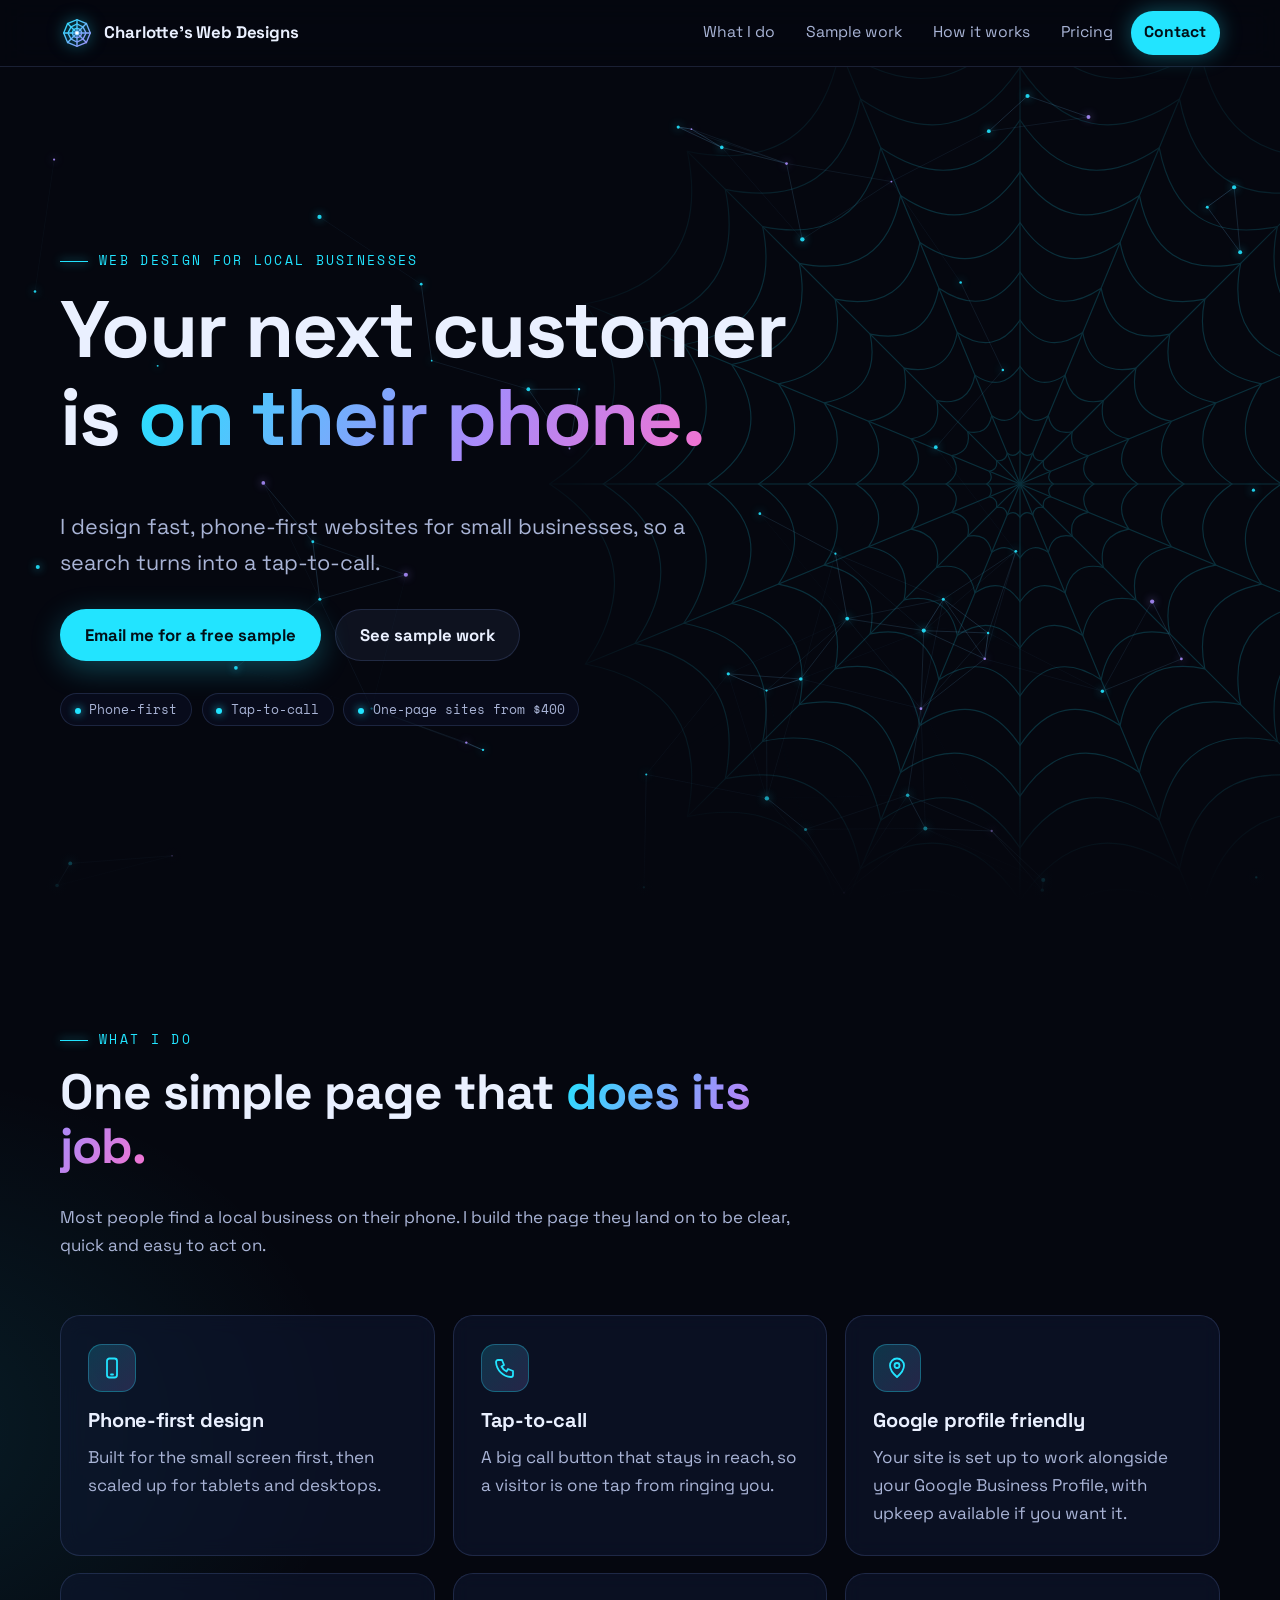
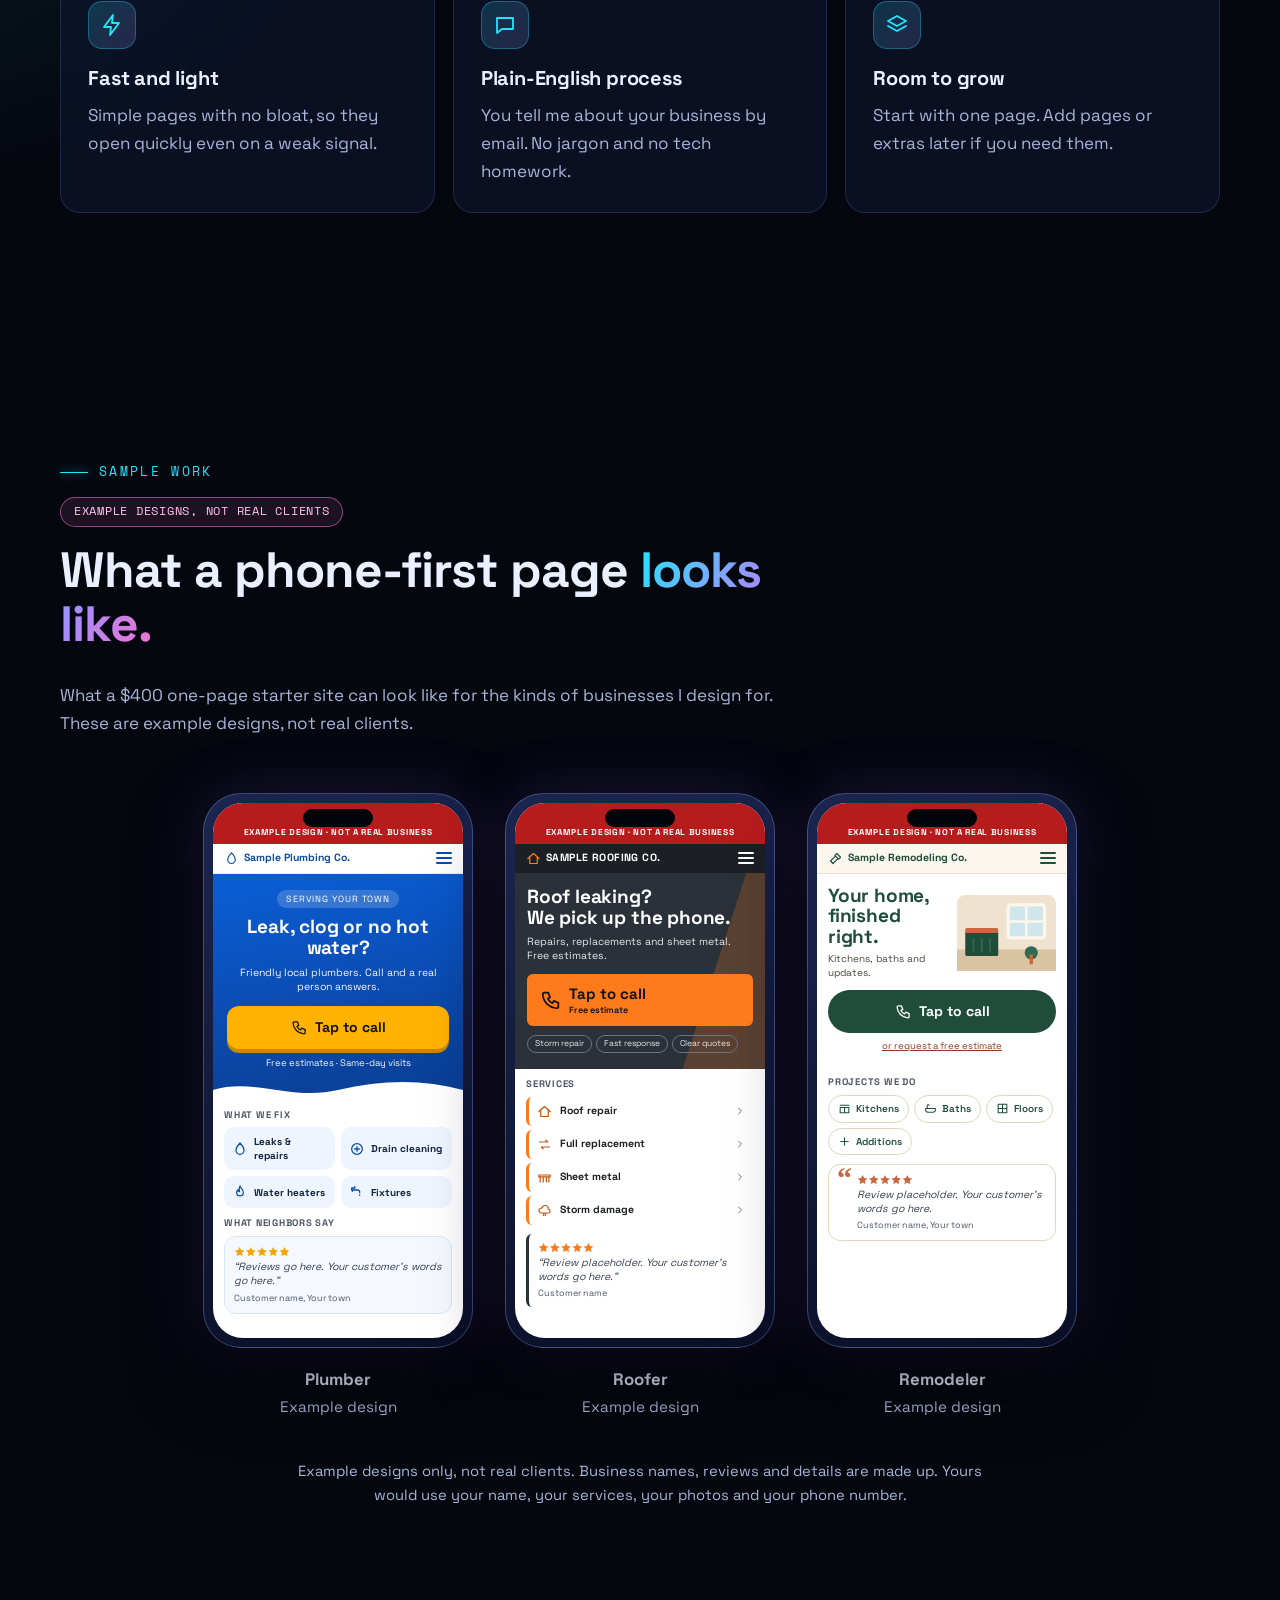
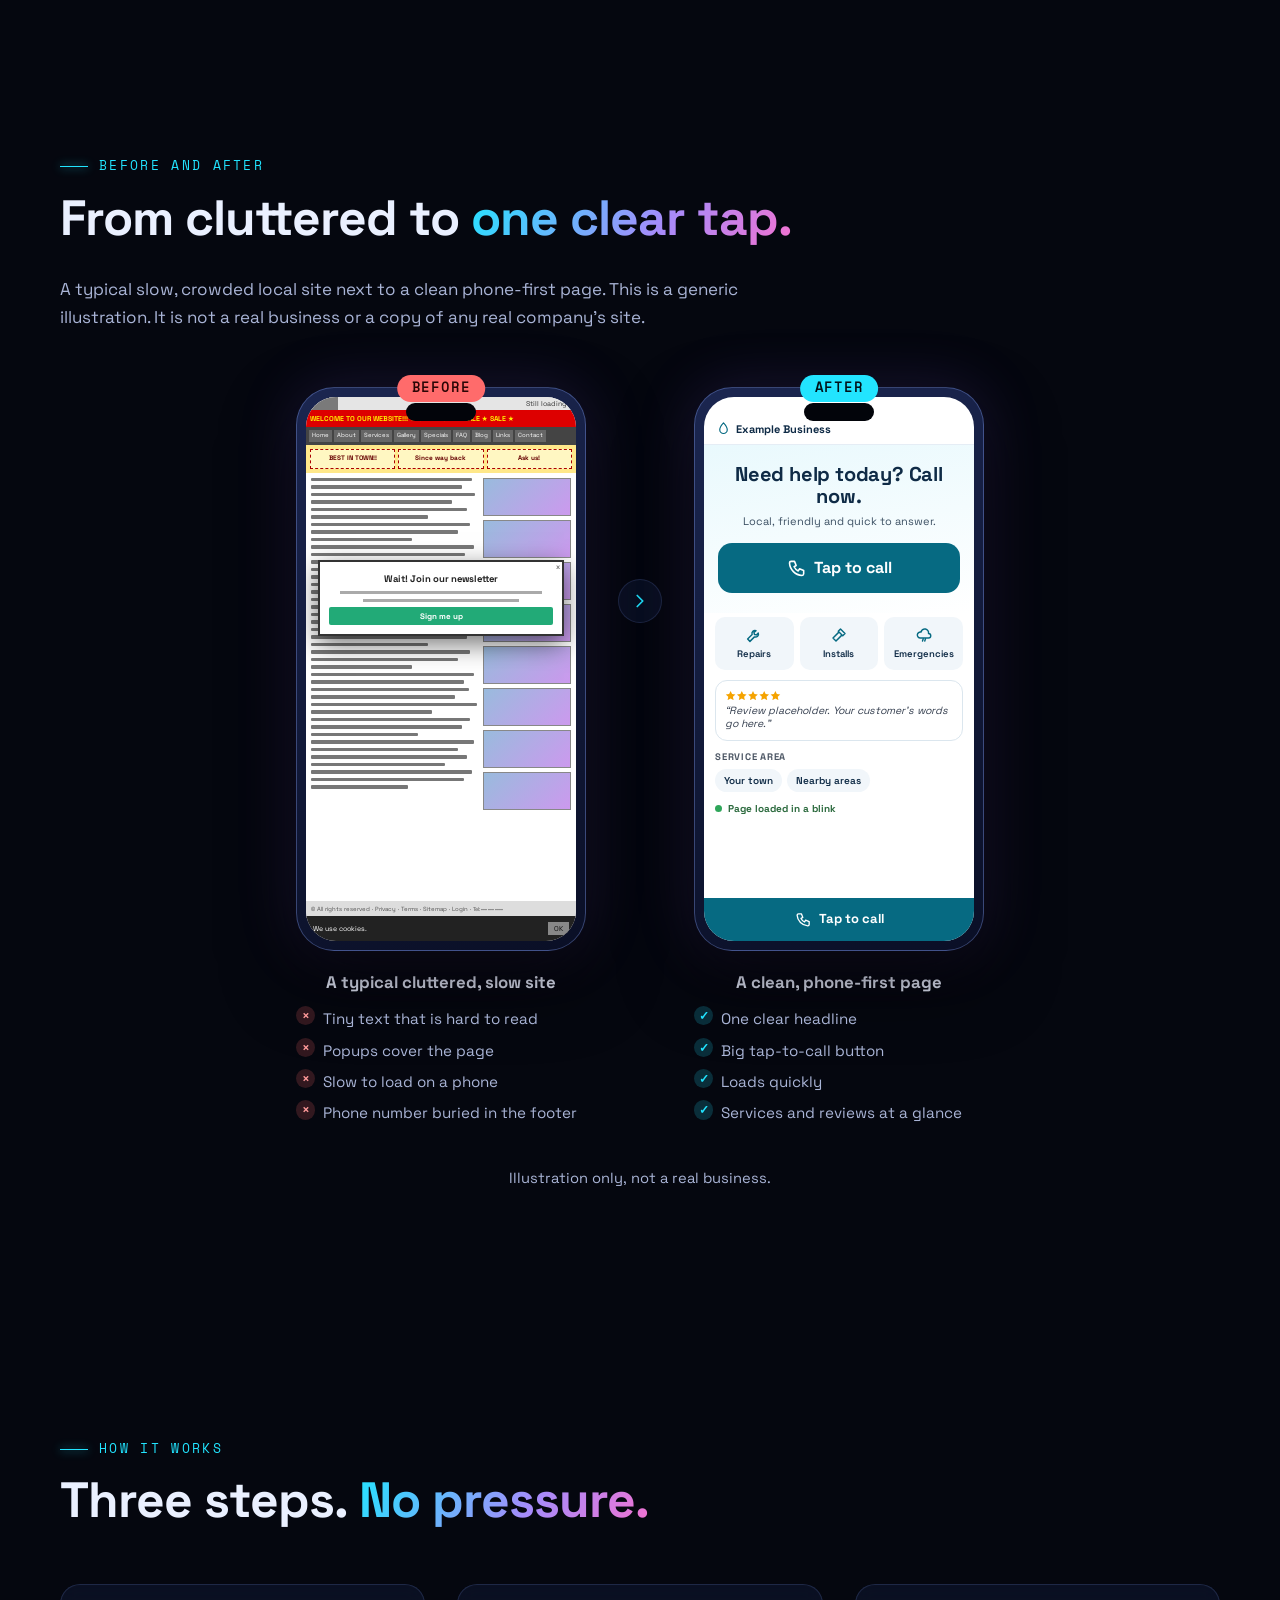
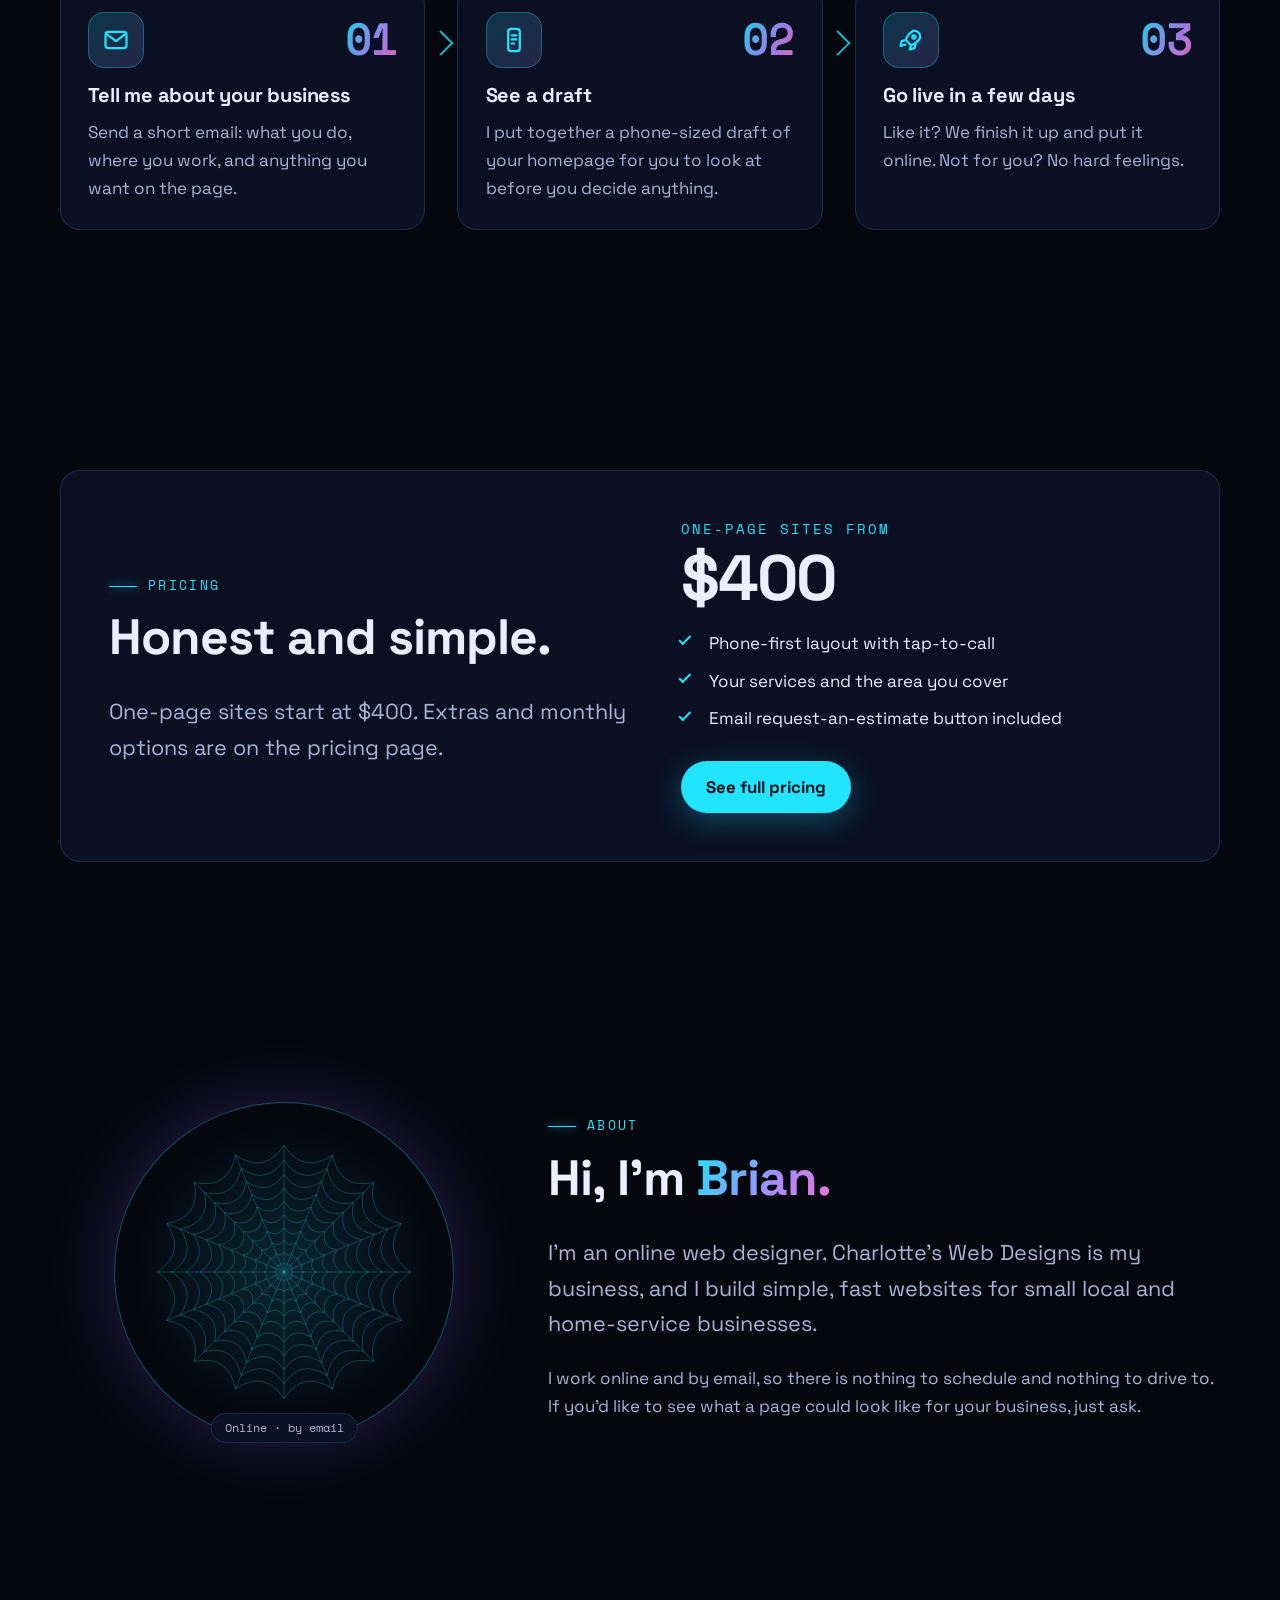
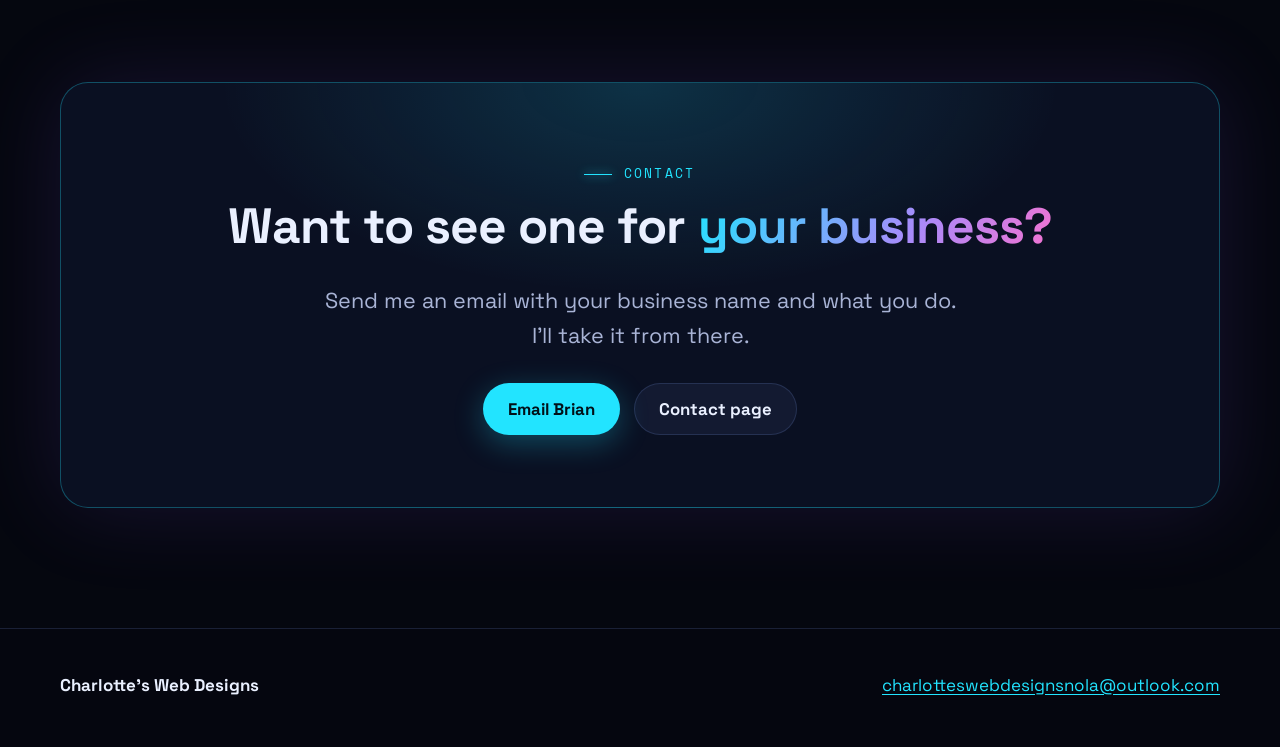
==== index.html @ 59247b4b "Initial site" ====
<!doctype html>
<html lang="en">
<head>
<meta charset="utf-8">
<meta name="viewport" content="width=device-width,initial-scale=1">
<title>Charlotte's Web Designs | Phone-first websites for local businesses</title>
<meta name="description" content="Charlotte's Web Designs builds fast, phone-first one-page websites with tap-to-call for small local and home-service businesses. One-page sites from $400.">
<meta name="theme-color" content="#05070f">
<meta name="color-scheme" content="dark">
<link rel="icon" href="[data-uri]" type="image/svg+xml">
<link rel="apple-touch-icon" href="icon-180.png">
<meta property="og:type" content="website">
<meta property="og:site_name" content="Charlotte&#39;s Web Designs">
<meta property="og:title" content="Charlotte's Web Designs | Phone-first websites for local businesses">
<meta property="og:description" content="Charlotte's Web Designs builds fast, phone-first one-page websites with tap-to-call for small local and home-service businesses. One-page sites from $400.">
<meta property="og:image" content="og.png">
<meta property="og:image:width" content="1200"><meta property="og:image:height" content="630">
<meta name="twitter:card" content="summary_large_image">
<style>@font-face{font-family:"Space Grotesk";src:url([data-uri]) format("woff2");font-weight:300 700;font-display:swap}
@font-face{font-family:"Space Mono";src:url([data-uri]) format("woff2");font-weight:400;font-display:swap}
:root{
  --bg:#05070f;--bg2:#0a1024;--ink:#eaf0ff;--muted:#a9b4d6;--line:rgba(140,170,255,.16);
  --cyan:#22e4ff;--violet:#a78bfa;--pink:#f472d0;--glass:rgba(16,24,52,.55);
  --grad:linear-gradient(120deg,var(--cyan),var(--violet) 60%,var(--pink));
  --font:"Space Grotesk",system-ui,-apple-system,"Segoe UI",Roboto,Helvetica,Arial,sans-serif;
  --mono:"Space Mono",ui-monospace,SFMono-Regular,Menlo,Consolas,monospace;
  --r:20px;--wrap:1160px;
}
*,*::before,*::after{box-sizing:border-box}
html{scroll-behavior:smooth;-webkit-text-size-adjust:100%;scroll-padding-top:78px}
body{margin:0;background:var(--bg);color:var(--ink);font:400 1.0625rem/1.65 var(--font);overflow-x:hidden;
  background-image:radial-gradient(900px 600px at 85% -10%,rgba(139,92,246,.18),transparent 60%),radial-gradient(800px 600px at -10% 20%,rgba(34,228,255,.10),transparent 60%)}
img,svg,canvas{max-width:100%;display:block}
a{color:var(--cyan);text-underline-offset:3px}
a:hover{color:#fff}
:focus-visible{outline:3px solid var(--cyan);outline-offset:3px;border-radius:6px}
.wrap{width:min(100% - 2.5rem,var(--wrap));margin-inline:auto}
.skip{position:absolute;left:-999px;top:8px;background:var(--cyan);color:#021018;padding:.6rem 1rem;border-radius:8px;z-index:100;font-weight:700}
.skip:focus{left:8px}
h1,h2,h3{font-weight:700;line-height:1.1;letter-spacing:-.02em;margin:0 0 .6em}
h1{font-size:clamp(2.35rem,8.4vw,5rem)}
h2{font-size:clamp(1.9rem,5.4vw,3.1rem)}
h3{font-size:1.25rem;letter-spacing:-.01em}
p{margin:0 0 1em}
.grad{background:var(--grad);-webkit-background-clip:text;background-clip:text;color:transparent}
.eyebrow{font:400 .8rem/1 var(--mono);letter-spacing:.18em;text-transform:uppercase;color:var(--cyan);display:inline-flex;align-items:center;gap:.7rem;margin-bottom:1.1rem}
.eyebrow::before{content:"";width:28px;height:1px;background:var(--cyan);box-shadow:0 0 10px var(--cyan)}
.lead{font-size:clamp(1.1rem,3.2vw,1.35rem);color:var(--muted);max-width:40rem}
section{padding:clamp(4rem,10vw,7.5rem) 0;position:relative}

/* header */
.site-header{position:sticky;top:0;z-index:50;backdrop-filter:blur(14px) saturate(1.4);-webkit-backdrop-filter:blur(14px) saturate(1.4);background:rgba(5,7,15,.72);border-bottom:1px solid var(--line)}
.bar{display:flex;align-items:center;justify-content:space-between;gap:1rem;min-height:66px;flex-wrap:wrap}
.brand{display:flex;align-items:center;gap:.65rem;color:var(--ink);text-decoration:none;font-weight:700;letter-spacing:-.01em;font-size:1.05rem}
.brand svg{width:34px;height:34px;filter:drop-shadow(0 0 8px rgba(34,228,255,.55))}
.brand:hover{color:#fff}
nav ul{list-style:none;margin:0;padding:0;display:flex;gap:.25rem;align-items:center;flex-wrap:wrap}
nav a{display:block;color:var(--muted);text-decoration:none;padding:.55rem .85rem;border-radius:999px;font-size:.98rem;transition:color .2s,background .2s}
nav a:hover,nav a[aria-current="page"]{color:#fff;background:rgba(140,170,255,.12)}
nav a.cta{color:#021018;background:var(--cyan);font-weight:700;box-shadow:0 0 22px rgba(34,228,255,.35)}
nav a.cta:hover{background:#fff}
.menu-btn{display:none;background:rgba(140,170,255,.1);color:var(--ink);border:1px solid var(--line);border-radius:12px;width:46px;height:46px;cursor:pointer;align-items:center;justify-content:center}
.menu-btn span,.menu-btn span::before,.menu-btn span::after{display:block;width:20px;height:2px;background:currentColor;border-radius:2px;position:relative;transition:transform .25s,opacity .25s}
.menu-btn span::before,.menu-btn span::after{content:"";position:absolute;left:0}
.menu-btn span::before{top:-6px}.menu-btn span::after{top:6px}
.menu-btn[aria-expanded="true"] span{background:transparent}
.menu-btn[aria-expanded="true"] span::before{transform:translateY(6px) rotate(45deg)}
.menu-btn[aria-expanded="true"] span::after{transform:translateY(-6px) rotate(-45deg)}
@media(max-width:820px){
  .js .menu-btn{display:inline-flex}
  .js nav{width:100%;display:none;padding-bottom:.8rem}
  .js nav.open{display:block}
  .js nav ul{flex-direction:column;align-items:stretch}
  .js nav a{padding:.9rem 1rem;font-size:1.1rem}
  .bar{padding:.4rem 0}
  .no-js-nav nav{width:100%}
}

/* buttons */
.btn{display:inline-flex;align-items:center;justify-content:center;gap:.6rem;min-height:52px;padding:.85rem 1.5rem;border-radius:999px;font:700 1.05rem var(--font);text-decoration:none;border:1px solid transparent;cursor:pointer;transition:transform .2s,box-shadow .25s,background .2s,color .2s}
.btn-primary{background:var(--cyan);color:#021018;box-shadow:0 0 0 0 rgba(34,228,255,.5),0 8px 30px rgba(34,228,255,.28)}
.btn-primary:hover{transform:translateY(-2px);box-shadow:0 0 0 6px rgba(34,228,255,.14),0 12px 40px rgba(34,228,255,.45);color:#021018;background:#7df0ff}
.btn-ghost{background:rgba(140,170,255,.07);color:var(--ink);border-color:var(--line)}
.btn-ghost:hover{border-color:var(--cyan);color:#fff;transform:translateY(-2px)}
.btn-row{display:flex;flex-wrap:wrap;gap:.9rem;margin-top:1.8rem}

/* hero */
.hero{min-height:calc(100svh - 66px);display:flex;align-items:center;padding:clamp(3rem,8vw,5rem) 0;overflow:hidden;isolation:isolate}
.hero canvas{position:absolute;inset:0;width:100%;height:100%;z-index:-1}
.hero-web{position:absolute;right:-18%;top:50%;width:min(130vw,980px);aspect-ratio:1;transform:translateY(-50%);opacity:.2;z-index:-2;pointer-events:none;animation:spin 140s linear infinite;
  -webkit-mask-image:radial-gradient(circle,#000 45%,transparent 72%);mask-image:radial-gradient(circle,#000 45%,transparent 72%)}
@keyframes spin{to{transform:translateY(-50%) rotate(360deg)}}
.hero::after{content:"";position:absolute;inset:auto 0 0 0;height:140px;background:linear-gradient(transparent,var(--bg));z-index:-1;pointer-events:none}
.hero h1{max-width:14ch}
.hero .lead{margin-top:1.2rem}
.chips{display:flex;flex-wrap:wrap;gap:.6rem;margin:2rem 0 0;padding:0;list-style:none}
.chips li{font:400 .82rem/1 var(--mono);padding:.55rem .85rem;border:1px solid var(--line);border-radius:999px;color:var(--muted);background:rgba(10,16,36,.6)}
.chips li::before{content:"";display:inline-block;width:6px;height:6px;border-radius:50%;background:var(--cyan);box-shadow:0 0 8px var(--cyan);margin-right:.55rem;vertical-align:middle}

/* glass cards */
.grid{display:grid;gap:1.1rem}
.cards{grid-template-columns:repeat(auto-fit,minmax(min(100%,17rem),1fr))}
.cards3{grid-template-columns:repeat(auto-fit,minmax(min(100%,19rem),1fr))}
.card{position:relative;background:var(--glass);border:1px solid var(--line);border-radius:var(--r);padding:1.7rem;backdrop-filter:blur(10px);-webkit-backdrop-filter:blur(10px);overflow:hidden;transition:border-color .3s,transform .3s;
  --mx:50%;--my:0%}
.card::before{content:"";position:absolute;inset:0;background:radial-gradient(380px circle at var(--mx) var(--my),rgba(34,228,255,.16),transparent 45%);opacity:0;transition:opacity .3s;pointer-events:none}
.card:hover{border-color:rgba(34,228,255,.5)}
.card:hover::before{opacity:1}
.card p{color:var(--muted);margin:0}
.icon{width:48px;height:48px;border-radius:14px;display:grid;place-items:center;margin-bottom:1.1rem;background:linear-gradient(135deg,rgba(34,228,255,.18),rgba(167,139,250,.18));border:1px solid rgba(34,228,255,.3);color:var(--cyan)}
.icon svg{width:24px;height:24px}
.sec-head{max-width:46rem;margin-bottom:clamp(2rem,5vw,3.5rem)}
.sec-head p{color:var(--muted)}

/* phones */
.phones{display:flex;gap:2rem;justify-content:center;flex-wrap:wrap}
.phone-fig{margin:0;width:min(100%,270px)}
.phone{position:relative;width:100%;aspect-ratio:9/18.5;border-radius:38px;padding:9px;background:linear-gradient(160deg,#1b2650,#0a0f26);border:1px solid rgba(140,170,255,.35);box-shadow:0 30px 70px rgba(0,0,0,.6),0 0 60px rgba(139,92,246,.18);transition:transform .4s}
.phone:hover{transform:translateY(-8px) rotate(-1deg)}
.phone::before{content:"";position:absolute;top:15px;left:50%;width:70px;height:18px;border-radius:12px;background:#02040a;transform:translateX(-50%);z-index:3}
.screen{height:100%;border-radius:30px;overflow:hidden;position:relative;background:#fff;color:#1b1f24;font-size:11.5px;line-height:1.4;display:flex;flex-direction:column}
.screen *{margin:0}
.s-rib{background:#c62828;color:#fff;font:700 8.5px/1 var(--font);letter-spacing:.08em;text-align:center;padding:25px 6px 7px}
.s-hero{padding:16px 14px 18px;color:#fff;background:var(--c1)}
.s-hero b{display:block;font-size:19px;line-height:1.1;margin-bottom:5px;letter-spacing:-.01em}
.s-hero small{display:block;font-size:10.5px;opacity:.92;margin-bottom:11px}
.s-btn{display:inline-block;background:#ffb300;color:#111;font-weight:700;font-size:11.5px;padding:8px 13px;border-radius:8px}
.s-body{padding:12px 14px;display:grid;gap:7px;flex:1;align-content:start;background:#fff}
.s-body h4{font-size:11px;letter-spacing:.06em;text-transform:uppercase;color:#555;margin:2px 0 0}
.s-grid{display:grid;grid-template-columns:1fr 1fr;gap:6px}
.s-grid span{border:1px solid #dcdcdc;border-radius:8px;padding:7px 8px;font-size:10.5px;font-weight:600}
.s-line{height:7px;border-radius:4px;background:#e6e6e6}
.s-ck{display:flex;gap:7px;align-items:center}.s-ck i{flex:none;width:12px;height:12px;border-radius:50%;background:var(--c1)}.s-ck .s-line{flex:1}
.s-call{margin-top:auto;background:#ffb300;color:#111;text-align:center;font-weight:700;padding:11px;font-size:12px}
.phone-fig figcaption{text-align:center;margin-top:1.1rem;font-size:.95rem;color:var(--muted)}
.phone-fig figcaption b{display:block;color:var(--ink);font-size:1.05rem}
.note{font-size:.92rem;color:var(--muted);text-align:center;max-width:44rem;margin:2.5rem auto 0}

/* steps */
.steps{counter-reset:s;grid-template-columns:repeat(auto-fit,minmax(min(100%,17rem),1fr));position:relative}
.step{counter-increment:s}
.step .num{font:700 3.2rem/1 var(--mono);background:var(--grad);-webkit-background-clip:text;background-clip:text;color:transparent;margin-bottom:.6rem;display:block}
.step .num::before{content:"0" counter(s)}

/* pricing teaser + pricing page */
.price-big{font-size:clamp(2.6rem,9vw,4rem);font-weight:700;letter-spacing:-.03em;line-height:1}
.price-big small{font-size:1rem;font-weight:400;color:var(--muted);letter-spacing:0;margin-left:.3rem}
.price-from{font:400 .85rem var(--mono);color:var(--cyan);text-transform:uppercase;letter-spacing:.15em;display:block;margin-bottom:.4rem}
.ticks{list-style:none;padding:0;margin:1.2rem 0 0;display:grid;gap:.6rem}
.ticks li{position:relative;padding-left:1.8rem;color:var(--ink)}
.ticks li::before{content:"";position:absolute;left:0;top:.55em;width:12px;height:6px;border-left:2px solid var(--cyan);border-bottom:2px solid var(--cyan);transform:rotate(-45deg) translateY(-50%)}
.teaser{display:grid;gap:2rem;align-items:center;grid-template-columns:1fr}
@media(min-width:860px){.teaser{grid-template-columns:1.1fr 1fr}}
.page-hero{padding:clamp(3.5rem,9vw,6rem) 0 clamp(1rem,3vw,2rem);position:relative;overflow:hidden}
.page-hero .hero-web{right:-25%;opacity:.14}
.table-wrap{border:1px solid var(--line);border-radius:var(--r);overflow:hidden;background:var(--glass)}
.rows{list-style:none;margin:0;padding:0}
.rows li{display:grid;grid-template-columns:1fr auto;gap:.3rem 1.2rem;padding:1.2rem 1.5rem;border-top:1px solid var(--line);align-items:baseline}
.rows li:first-child{border-top:0}
.rows b{font-size:1.1rem}
.rows .d{grid-column:1;color:var(--muted);font-size:.98rem}
.rows .p{grid-column:2;grid-row:1;font:700 1.25rem var(--font);color:var(--cyan);white-space:nowrap;text-align:right}
.tag{font:400 .7rem var(--mono);letter-spacing:.1em;text-transform:uppercase;background:#f59e0b;color:#1a1200;padding:.2rem .5rem;border-radius:6px;margin-left:.5rem;vertical-align:middle}
.faq details{border:1px solid var(--line);border-radius:14px;background:var(--glass);padding:0 1.3rem;margin-bottom:.8rem}
.faq summary{cursor:pointer;padding:1.1rem 0;font-weight:700;list-style:none;display:flex;justify-content:space-between;gap:1rem}
.faq summary::-webkit-details-marker{display:none}
.faq summary::after{content:"+";color:var(--cyan);font:700 1.4rem/1 var(--mono);transition:transform .25s}
.faq details[open] summary::after{transform:rotate(45deg)}
.faq details p{color:var(--muted)}

/* about + contact */
.about{display:grid;gap:2.5rem;grid-template-columns:1fr;align-items:center}
@media(min-width:860px){.about{grid-template-columns:.8fr 1.2fr}}
.avatar{aspect-ratio:1;max-width:340px;border-radius:50%;border:1px solid rgba(34,228,255,.35);display:grid;place-items:center;position:relative;margin-inline:auto;width:100%;background:radial-gradient(circle,rgba(34,228,255,.14),transparent 65%);box-shadow:0 0 80px rgba(139,92,246,.25)}
.avatar img{width:78%;opacity:.9}
.avatar span{position:absolute;bottom:-2px;left:50%;transform:translateX(-50%);font:400 .75rem var(--mono);background:var(--bg2);border:1px solid var(--line);padding:.35rem .8rem;border-radius:999px;color:var(--muted);white-space:nowrap}
.cta-band{text-align:center;border:1px solid rgba(34,228,255,.3);border-radius:28px;padding:clamp(2.2rem,7vw,4.5rem) 1.4rem;background:radial-gradient(600px 300px at 50% 0%,rgba(34,228,255,.16),transparent 70%),var(--glass);box-shadow:0 0 90px rgba(139,92,246,.14)}
.cta-band .lead{margin-inline:auto}
.cta-band .btn-row{justify-content:center}.cta-band.left .btn-row{justify-content:flex-start}
.email-big{display:block;font:700 clamp(1.05rem,4.6vw,2.2rem)/1.2 var(--font);word-break:break-all;margin:1.4rem 0 0}
.how-list{counter-reset:h;list-style:none;padding:0;margin:0;display:grid;gap:1rem}
.how-list li{counter-increment:h;position:relative;padding-left:3.2rem;color:var(--muted)}
.how-list li::before{content:counter(h);position:absolute;left:0;top:0;width:2.2rem;height:2.2rem;border-radius:50%;display:grid;place-items:center;border:1px solid var(--cyan);color:var(--cyan);font:700 .95rem var(--mono)}
.how-list b{color:var(--ink)}
.copied{min-height:1.2em;margin-bottom:0;color:var(--cyan);font-size:.95rem;margin-top:.8rem}

/* footer */
.site-footer{border-top:1px solid var(--line);padding:2.6rem 0 3rem;background:rgba(5,7,15,.8)}
.foot{display:flex;flex-wrap:wrap;gap:1.2rem 2rem;justify-content:space-between;align-items:center}
.foot p{margin:0;color:var(--muted)}
.foot b{color:var(--ink)}

/* reveal */
.js.rv .reveal{opacity:0;transform:translateY(26px);transition:opacity .8s cubic-bezier(.2,.7,.2,1),transform .8s cubic-bezier(.2,.7,.2,1);transition-delay:var(--d,0s)}
.js.rv .reveal.in{opacity:1;transform:none}
.live-dot{display:inline-block;width:8px;height:8px;border-radius:50%;background:var(--cyan);box-shadow:0 0 0 0 rgba(34,228,255,.7);animation:pulse 2.4s infinite;margin-right:.5rem}
@keyframes pulse{70%{box-shadow:0 0 0 10px rgba(34,228,255,0)}100%{box-shadow:0 0 0 0 rgba(34,228,255,0)}}
@media(prefers-reduced-motion:reduce){
  html{scroll-behavior:auto}
  *,*::before,*::after{animation:none!important;transition:none!important}
  .js.rv .reveal{opacity:1;transform:none}
}
@media(max-width:520px){
  .rows li{grid-template-columns:1fr;padding:1.1rem}
  .rows .p{grid-column:1;grid-row:auto;text-align:left}
  .btn{width:100%}
}

.rows .scope{color:var(--ink);margin-top:.15rem}.rows .scope::before{content:"Includes: ";color:var(--cyan);font-family:var(--mono);font-size:.8rem;text-transform:uppercase;letter-spacing:.08em}

/* ===== v3 additions ===== */
.badge-ex{display:inline-block;margin:0 0 1rem;padding:.4rem .8rem;border:1px solid rgba(244,114,208,.55);border-radius:999px;font:400 .78rem/1.2 var(--mono);letter-spacing:.06em;text-transform:uppercase;color:#ffc4ec;background:rgba(244,114,208,.1)}
.sec-head .badge-ex{display:block;width:max-content;max-width:100%;color:#ffc4ec}

/* pulse on tap-to-call buttons */
@keyframes ring{0%{box-shadow:0 0 0 0 var(--ring,rgba(255,179,0,.65))}70%{box-shadow:0 0 0 12px rgba(255,179,0,0)}100%{box-shadow:0 0 0 0 rgba(255,179,0,0)}}
.pulse{animation:ring 2.2s ease-out infinite}

/* shared mockup parts */
.screen.mk{font-size:11px;line-height:1.35;background:#fff}
.mk svg{flex:none}
.mk-bar{display:flex;align-items:center;justify-content:space-between;padding:7px 11px;font-weight:700;font-size:10.5px}
.mk-logo{display:flex;align-items:center;gap:5px}.mk-logo svg{width:15px;height:15px}
.mk-burger{width:16px;height:12px;position:relative;display:block}
.mk-burger::before,.mk-burger::after,.mk-burger i{content:"";position:absolute;left:0;right:0;height:2px;border-radius:2px;background:currentColor}
.mk-burger::before{top:0}.mk-burger i{top:5px}.mk-burger::after{bottom:0}
.mk-hero{position:relative}
.mk-call{display:flex;align-items:center;justify-content:center;gap:7px;font-weight:700;border-radius:12px}
.mk-call svg{width:17px;height:17px}
.mk-sec{padding:9px 11px 0}
.mk-sec h4{font-size:9.5px;letter-spacing:.08em;text-transform:uppercase;color:#4b5563;margin:0 0 6px}
.mk svg.mk-stars,.cmp-good svg.mk-stars{width:56px;height:10px;display:block;margin-bottom:4px}
.mk-rev p{font-size:10.5px;color:#374151;font-style:italic}
.mk-rev small{display:block;margin-top:3px;font-size:9px;color:#4b5563}
.s-rib{background:#b71c1c}

/* A: plumber, bright blue, centred, rounded */
.mk-a{color:#10243d;background:#fff}
.mk-a .mk-bar{background:#fff;color:#0b4ea2;border-bottom:1px solid #e3ecf7}
.mk-a .mk-hero{background:linear-gradient(170deg,#0b5ed7,#0a3d91);color:#fff;text-align:center;padding:16px 14px 30px}
.mk-a .mk-hero small{display:inline-block;font-size:9px;letter-spacing:.1em;text-transform:uppercase;background:rgba(255,255,255,.18);border-radius:99px;padding:3px 9px;margin-bottom:8px}
.mk-a .mk-hero b{display:block;font-size:19px;line-height:1.12;letter-spacing:-.01em}
.mk-a .mk-hero p{margin:7px 0 12px;font-size:10.5px;opacity:.95}
.mk-a .mk-call{background:#ffb300;color:#111;padding:12px;font-size:14px;--ring:rgba(255,179,0,.7);box-shadow:0 4px 0 #c78a00}
.mk-a .mk-hero em{display:block;font-style:normal;font-size:9.5px;margin-top:8px;opacity:.95}
.mk-wave{position:absolute;left:0;bottom:-1px;width:100%;height:20px}
.mk-tiles{display:grid;grid-template-columns:1fr 1fr;gap:6px}
.mk-tiles span{display:flex;align-items:center;gap:6px;padding:8px;border-radius:10px;background:#eef5ff;color:#0b4ea2;font-size:10px}
.mk-tiles svg{width:16px;height:16px}.mk-tiles b{color:#10243d;font-size:10px}
.mk-a .mk-rev{background:#f5f9ff;border:1px solid #d9e6f7;border-radius:12px;padding:9px}

/* B: roofer, charcoal + orange, left aligned, angled */
.mk-b{background:#f1f2f4;color:#1c2024}
.mk-b .mk-bar{background:#1c2024;color:#fff;letter-spacing:.04em}
.mk-b .mk-logo svg{color:#ff7a1a}
.mk-b .mk-hero{background:#2b3138;color:#fff;padding:14px 12px 16px;overflow:hidden}
.mk-b .mk-hero::after{content:"";position:absolute;right:-30px;top:-10px;width:90px;height:140%;background:#ff7a1a;opacity:.22;transform:skewX(-18deg)}
.mk-b .mk-hero>*{position:relative;z-index:1}
.mk-b .mk-hero b{display:block;font-size:19px;line-height:1.1;letter-spacing:-.01em}
.mk-b .mk-hero p{margin:6px 0 11px;font-size:10.5px;color:#e5e7eb}
.mk-b .mk-call{justify-content:flex-start;background:#ff7a1a;color:#111;padding:10px 13px;border-radius:6px;font-size:15px;--ring:rgba(255,122,26,.75)}
.mk-b .mk-call small{display:block;font-size:9px;font-weight:600}
.mk-b .mk-call svg{width:22px;height:22px}
.mk-pills{display:flex;flex-wrap:wrap;gap:4px;margin-top:9px}
.mk-pills span{font-size:8.5px;border:1px solid #6b7280;border-radius:99px;padding:2px 7px;color:#e5e7eb}
.mk-b .mk-sec h4{color:#4b5563}
.mk-list{list-style:none;padding:0;display:grid;gap:4px}
.mk-list li{display:flex;align-items:center;gap:8px;background:#fff;border-radius:6px;padding:7px 8px;font-size:10.5px;border-left:3px solid #ff7a1a}
.mk-list li svg{width:15px;height:15px;color:#c2530a}
.mk-list li b{flex:1}.mk-list .mk-chev{width:12px;height:12px;color:#6b7280}
.mk-b .mk-rev{background:#fff;border-radius:6px;padding:8px 9px;border-left:3px solid #2b3138}

/* C: remodeler, cream + forest green + terracotta, split hero */
.mk-c{background:#fbf6ee;color:#2a2a24}
.mk-c .mk-bar{color:#1f4d3a;background:#fbf6ee;border-bottom:1px solid #eadfcd}
.mk-c .mk-hero{padding:12px 11px 14px}
.mk-split{display:grid;grid-template-columns:1.1fr .9fr;gap:8px;align-items:center;margin-bottom:11px}
.mk-c .mk-hero b{display:block;font-size:19px;line-height:1.08;color:#1f4d3a;letter-spacing:-.01em}
.mk-c .mk-hero p{margin-top:5px;font-size:10px;color:#4a4639}
.mk-room{width:100%;height:auto}
.mk-c .mk-call{background:#1f4d3a;color:#fff;padding:12px;border-radius:99px;font-size:14px;--ring:rgba(31,77,58,.6)}
.mk-c .mk-hero em{display:block;text-align:center;font-style:normal;font-size:9.5px;margin-top:7px;color:#8a3d1b;text-decoration:underline}
.mk-chips{display:flex;flex-wrap:wrap;gap:5px}
.mk-chips span{display:inline-flex;align-items:center;gap:5px;padding:6px 9px;border-radius:99px;background:#fff;border:1px solid #e3d6bf;color:#1f4d3a;font-weight:600;font-size:10px}
.mk-chips svg{width:13px;height:13px}
.mk-c .mk-rev{position:relative;background:#fff;border:1px solid #e3d6bf;border-radius:12px;padding:9px 10px 9px 28px}
.mk-q{position:absolute;left:8px;top:-2px;font:700 30px/1 Georgia,serif;color:#c9673e}

/* before / after */
.cmp{display:grid;grid-template-columns:1fr;gap:1.6rem;align-items:start;justify-items:center}
.cmp-col{margin:0;width:min(100%,290px);position:relative}
.cmp-col .phone{width:100%;aspect-ratio:9/17.5}
.cmp-col .phone:hover{transform:none}
.cmp-tag{position:absolute;z-index:5;top:-12px;left:50%;transform:translateX(-50%);font:700 .8rem/1 var(--mono);letter-spacing:.14em;text-transform:uppercase;padding:.45rem .9rem;border-radius:99px}
.cmp-tag.bad{background:#ff6b6b;color:#2a0505}.cmp-tag.good{background:var(--cyan);color:#021018}
.cmp-col figcaption{margin-top:1.1rem;color:var(--muted);font-size:.95rem}
.cmp-col figcaption>b{display:block;text-align:center;color:var(--ink);font-size:1.05rem;margin-bottom:.6rem}
.cmp-list{list-style:none;margin:0;padding:0;display:grid;gap:.4rem}
.cmp-list li{position:relative;padding-left:1.7rem}
.cmp-list li::before{position:absolute;left:0;top:0;width:1.2rem;height:1.2rem;border-radius:50%;display:grid;place-items:center;font:700 .75rem/1.2rem var(--mono);text-align:center}
.cmp-list.bad li::before{content:"\00d7";background:rgba(255,107,107,.18);color:#ff9a9a}
.cmp-list.good li::before{content:"\2713";background:rgba(34,228,255,.18);color:var(--cyan)}
.cmp-arrow{display:none;width:44px;height:44px;border-radius:50%;border:1px solid var(--line);color:var(--cyan);place-items:center;margin-top:12rem;background:var(--glass)}
.cmp-arrow svg{width:22px;height:22px}
@media(min-width:760px){.cmp{grid-template-columns:1fr auto 1fr;justify-items:center;gap:1.5rem;max-width:44rem;margin-inline:auto}.cmp-arrow{display:grid}}
.cmp .screen{background:#fff;color:#222;font-size:7px;line-height:1.3;position:relative}
.cb-load{position:relative;height:13px;background:#e5e5e5;flex:none;overflow:hidden}
.cb-load i{position:absolute;left:0;top:0;bottom:0;width:12%;background:#7a7a7a;animation:crawl 6s steps(14) infinite}
.cb-load span{position:absolute;right:4px;top:2px;font-size:7px;color:#333}
@keyframes crawl{0%{width:6%}85%{width:46%}100%{width:46%}}
.cb-top{background:#d00;color:#ffee00;font:700 7px/1 var(--font);padding:5px 4px;white-space:nowrap;overflow:hidden;flex:none}
.cb-nav{display:flex;flex-wrap:wrap;gap:2px;background:#444;padding:3px;flex:none}
.cb-nav i{font-style:normal;font-size:6px;color:#fff;background:#666;padding:2px 3px}
.cb-banner{display:flex;gap:3px;padding:4px;background:#ffe88a;flex:none}
.cb-banner span{flex:1;text-align:center;font:700 6.5px/1.2 var(--font);color:#600;border:1px dashed #a00;padding:5px 2px;background:#fff7c2}
.cb-cols{display:flex;gap:4px;padding:5px;flex:1;min-height:0;overflow:hidden}
.cb-txt{flex:1;display:grid;gap:4px;align-content:start}
.cb-txt u{display:block;height:3.5px;background:#777;border-radius:1px}
.cb-side{width:34%;display:grid;gap:4px;align-content:start}
.cb-side s{display:block;height:38px;background:linear-gradient(135deg,#9bd,#c9e);border:1px solid #888}
.cb-foot{background:#ddd;padding:5px;font-size:6px;color:#555;flex:none}
.cb-foot em{font-style:normal;color:#555;font-size:5.5px}
.cb-pop{position:absolute;left:12px;right:12px;top:30%;background:#fff;border:2px solid #333;box-shadow:0 8px 24px rgba(0,0,0,.55);padding:12px 9px 9px;display:grid;gap:5px;text-align:center}
.cb-pop b{font-size:9.5px;line-height:1.2}.cb-pop u{display:block;height:3px;background:#aaa;margin-inline:auto;width:90%}
.cb-x{position:absolute;right:2px;top:1px;font:700 7px/1 var(--font);color:#777}
.cb-fake{background:#2a7;color:#fff;font:700 8px/1 var(--font);padding:5px;border-radius:2px}
.cb-cookie{position:absolute;left:0;right:0;bottom:0;background:#222;color:#fff;font-size:7px;padding:6px 7px;display:flex;justify-content:space-between;align-items:center}
.cb-cookie span{background:#888;color:#111;padding:2px 6px}
.cmp-good{background:#fff;display:flex;flex-direction:column}
.cmp-good svg{flex:none}
.cg-bar{padding:10px 12px 8px;display:flex;font:700 11px var(--font);color:#0f2b46;border-bottom:1px solid #e5edf5;padding-top:24px}
.cg-bar span{display:flex;align-items:center;gap:5px}.cg-bar svg{width:15px;height:15px;color:#066a82}
.cg-hero{padding:18px 14px 20px;background:linear-gradient(170deg,#e9f9fd,#fff);text-align:center}
.cg-hero b{display:block;font-size:20px;line-height:1.1;color:#0f2b46;letter-spacing:-.01em}
.cg-hero p{margin:7px 0 14px;font-size:11px;color:#3c5063}
.cmp-good .mk-call{background:#066a82;color:#fff;padding:15px;font-size:16px;--ring:rgba(6,106,130,.6);border-radius:14px}
.cmp-good .mk-call svg{width:20px;height:20px}
.cg-svc{display:grid;grid-template-columns:repeat(3,1fr);gap:6px;padding:4px 11px 10px}
.cg-svc span{display:grid;justify-items:center;gap:4px;padding:9px 3px;border-radius:10px;background:#f1f6fa;font-size:9.5px;font-weight:600;color:#0f2b46}
.cg-svc svg{width:18px;height:18px;color:#066a82}
.cg-rev{margin:0 11px;padding:9px;border:1px solid #dbe6ee;border-radius:12px}
.cg-rev p{font-size:10.5px;color:#374151;font-style:italic}
.cg-area{padding:10px 11px 0}.cg-area h4{font-size:9.5px;letter-spacing:.08em;text-transform:uppercase;color:#4b5563;margin:0 0 6px}.cg-area div{display:flex;gap:5px;flex-wrap:wrap}.cg-area span{padding:5px 9px;border-radius:99px;background:#f1f6fa;color:#0f2b46;font-size:10px;font-weight:600}
.cg-fast{margin:10px 11px 0;display:flex;align-items:center;gap:6px;font-size:10px;color:#2d6b3f;font-weight:700}
.cg-bar2{margin-top:auto;background:#066a82;color:#fff;text-align:center;font-weight:700;font-size:13px;padding:13px;display:flex;justify-content:center;gap:7px;align-items:center}.cg-bar2 svg{width:17px;height:17px}
.cg-fast i{width:7px;height:7px;border-radius:50%;background:#2fa65a}

/* how it works: icon steps */
.step-top{display:flex;align-items:center;justify-content:space-between;margin-bottom:1rem}
.step-top .icon{margin:0;width:56px;height:56px;border-radius:16px}
.step-top .icon svg{width:28px;height:28px}
.step .num{margin:0;font-size:2.6rem;opacity:.9}
.step{overflow:visible}.step::before{border-radius:inherit}
@media(min-width:860px){
  .steps{gap:2rem}
  .step:not(:last-child)::after{content:"";position:absolute;right:-1.55rem;top:3.1rem;width:1.1rem;height:1.1rem;border-top:2px solid var(--cyan);border-right:2px solid var(--cyan);transform:rotate(45deg);opacity:.8}
}

/* sticky call/email bar: phones only */
.sticky-cta{display:none}
@media(max-width:640px){
  .sticky-cta{display:flex;gap:.6rem;position:fixed;left:0;right:0;bottom:0;z-index:60;padding:.65rem .9rem calc(.65rem + env(safe-area-inset-bottom));background:rgba(5,7,15,.9);backdrop-filter:blur(12px);-webkit-backdrop-filter:blur(12px);border-top:1px solid var(--line)}
  .sticky-cta .btn{flex:1;min-height:54px;font-size:1.05rem;--ring:rgba(34,228,255,.6)}
  .sticky-cta .btn svg{width:22px;height:22px}
  .site-footer{padding-bottom:6rem}
}
.sticky-cta .pulse{animation-name:ringc}
@keyframes ringc{0%{box-shadow:0 0 0 0 rgba(34,228,255,.6)}70%{box-shadow:0 0 0 12px rgba(34,228,255,0)}100%{box-shadow:0 0 0 0 rgba(34,228,255,0)}}
@media(max-width:640px){.phones{gap:2.4rem}}
.cmp-bad{padding-bottom:22px}
</style>
<script>document.documentElement.className+=" js"</script>
</head>
<body>
<a class="skip" href="#main">Skip to content</a>
<header class="site-header"><div class="wrap bar">
<a class="brand" href="index.html" aria-label="Charlotte&#39;s Web Designs, home"><svg viewBox="0 0 64 64" aria-hidden="true" fill="none" stroke="url(#lg)" stroke-width="2.6" stroke-linecap="round"><defs><linearGradient id="lg" x1="0" y1="0" x2="1" y2="1"><stop offset="0" stop-color="#22e4ff"/><stop offset="1" stop-color="#a78bfa"/></linearGradient></defs><path d="M32 32L57 32M32 32L49.7 49.7M32 32L32 57M32 32L14.3 49.7M32 32L7 32M32 32L14.3 14.3M32 32L32 7M32 32L49.7 14.3"/><path d="M41 32L38.4 38.4 32 41 25.6 38.4 23 32 25.6 25.6 32 23 38.4 25.6Z"/><path d="M49 32L43.3 43.3 32 49 20.7 43.3 15 32 20.7 20.7 32 15 43.3 20.7Z"/><path d="M57 32L49.7 49.7 32 57 14.3 49.7 7 32 14.3 14.3 32 7 49.7 14.3Z"/><circle cx="32" cy="32" r="3.4" fill="#fff" stroke="none"/></svg><span>Charlotte&#39;s Web Designs</span></a>
<button class="menu-btn" aria-expanded="false" aria-controls="nav" aria-label="Menu"><span></span></button>
<nav id="nav" aria-label="Main"><ul>
<li><a href="index.html#what">What I do</a></li>
<li><a href="index.html#work">Sample work</a></li>
<li><a href="index.html#how">How it works</a></li>
<li><a href="pricing.html">Pricing</a></li>
<li><a href="contact.html" class="cta">Contact</a></li>
</ul></nav></div></header>
<main id="main">
<section class="hero" aria-labelledby="h1">
<img class="hero-web" src="[data-uri]" alt="" width="1000" height="1000" decoding="async">
<canvas id="web" aria-hidden="true"></canvas>
<div class="wrap">
<span class="eyebrow">Web design for local businesses</span>
<h1 id="h1">Your next customer is <span class="grad">on their phone.</span></h1>
<p class="lead">I design fast, phone-first websites for small businesses, so a search turns into a tap-to-call.</p>
<div class="btn-row"><a class="btn btn-primary" href="mailto:charlotteswebdesignsnola@outlook.com?subject=Website%20sample%20request">Email me for a free sample</a><a class="btn btn-ghost" href="#work">See sample work</a></div>
<ul class="chips" aria-label="Highlights"><li>Phone-first</li><li>Tap-to-call</li><li>One-page sites from $400</li></ul>
</div></section>

<section id="what" aria-labelledby="what-h"><div class="wrap">
<div class="sec-head reveal"><span class="eyebrow">What I do</span><h2 id="what-h">One simple page that <span class="grad">does its job.</span></h2><p>Most people find a local business on their phone. I build the page they land on to be clear, quick and easy to act on.</p></div>
<div class="grid cards cards3">
<article class="card reveal" style="--d:0s"><div class="icon"><svg viewBox="0 0 24 24" fill="none" stroke="currentColor" stroke-width="1.8" stroke-linecap="round" stroke-linejoin="round"><rect x="7" y="2.5" width="10" height="19" rx="2.5"/><path d="M11 18.5h2"/></svg></div><h3>Phone-first design</h3><p>Built for the small screen first, then scaled up for tablets and desktops.</p></article>
<article class="card reveal" style="--d:0.08s"><div class="icon"><svg viewBox="0 0 24 24" fill="none" stroke="currentColor" stroke-width="1.8" stroke-linecap="round" stroke-linejoin="round"><path d="M5 4h4l2 5-2.5 1.5a11 11 0 0 0 5 5L15 13l5 2v4a2 2 0 0 1-2 2A16 16 0 0 1 3 6a2 2 0 0 1 2-2Z"/></svg></div><h3>Tap-to-call</h3><p>A big call button that stays in reach, so a visitor is one tap from ringing you.</p></article>
<article class="card reveal" style="--d:0.16s"><div class="icon"><svg viewBox="0 0 24 24" fill="none" stroke="currentColor" stroke-width="1.8" stroke-linecap="round" stroke-linejoin="round"><path d="M12 21s7-6 7-11.5A7 7 0 0 0 5 9.5C5 15 12 21 12 21Z"/><circle cx="12" cy="9.5" r="2.5"/></svg></div><h3>Google profile friendly</h3><p>Your site is set up to work alongside your Google Business Profile, with upkeep available if you want it.</p></article>
<article class="card reveal" style="--d:0.24s"><div class="icon"><svg viewBox="0 0 24 24" fill="none" stroke="currentColor" stroke-width="1.8" stroke-linecap="round" stroke-linejoin="round"><path d="M13 2 4 14h7l-1 8 9-12h-7Z"/></svg></div><h3>Fast and light</h3><p>Simple pages with no bloat, so they open quickly even on a weak signal.</p></article>
<article class="card reveal" style="--d:0.32s"><div class="icon"><svg viewBox="0 0 24 24" fill="none" stroke="currentColor" stroke-width="1.8" stroke-linecap="round" stroke-linejoin="round"><path d="M4 5h16v11H9l-5 4Z"/></svg></div><h3>Plain-English process</h3><p>You tell me about your business by email. No jargon and no tech homework.</p></article>
<article class="card reveal" style="--d:0.4s"><div class="icon"><svg viewBox="0 0 24 24" fill="none" stroke="currentColor" stroke-width="1.8" stroke-linecap="round" stroke-linejoin="round"><path d="m12 3 9 5-9 5-9-5Z"/><path d="m3 13 9 5 9-5"/></svg></div><h3>Room to grow</h3><p>Start with one page. Add pages or extras later if you need them.</p></article>
</div></div></section>

<section id="work" aria-labelledby="work-h"><div class="wrap">
<div class="sec-head reveal"><span class="eyebrow">Sample work</span><p class="badge-ex">Example designs, not real clients</p><h2 id="work-h">What a phone-first page <span class="grad">looks like.</span></h2><p>What a $400 one-page starter site can look like for the kinds of businesses I design for. These are example designs, not real clients.</p></div>
<div class="phones">
<figure class="phone-fig reveal"><div class="phone"><div class="screen mk mk-a" role="img" aria-label="Example phone homepage for a plumbing business: headline, big tap-to-call button, four services and a reviews placeholder"><div class="s-rib" aria-hidden="true">EXAMPLE DESIGN · NOT A REAL BUSINESS</div>
<div class="mk-bar" aria-hidden="true"><span class="mk-logo"><svg viewBox="0 0 24 24" fill="none" stroke="currentColor" stroke-width="1.9" stroke-linecap="round" stroke-linejoin="round" aria-hidden="true"><path d="M12 3s6 6.5 6 11a6 6 0 0 1-12 0c0-4.5 6-11 6-11Z"/></svg>Sample Plumbing Co.</span><span class="mk-burger"><i></i></span></div>
<div class="mk-hero" aria-hidden="true"><small>Serving your town</small><b>Leak, clog or no hot water?</b><p>Friendly local plumbers. Call and a real person answers.</p>
<span class="mk-call pulse"><svg viewBox="0 0 24 24" fill="none" stroke="currentColor" stroke-width="1.9" stroke-linecap="round" stroke-linejoin="round" aria-hidden="true"><path d="M5 4h4l2 5-2.5 1.5a11 11 0 0 0 5 5L15 13l5 2v4a2 2 0 0 1-2 2A16 16 0 0 1 3 6a2 2 0 0 1 2-2Z"/></svg>Tap to call</span><em>Free estimates · Same-day visits</em>
<svg class="mk-wave" viewBox="0 0 252 22" preserveAspectRatio="none"><path d="M0 10c40-14 80 12 126 0s86-12 126 0v12H0z" fill="#fff"/></svg></div>
<div class="mk-sec" aria-hidden="true"><h4>What we fix</h4><div class="mk-tiles"><span><svg viewBox="0 0 24 24" fill="none" stroke="currentColor" stroke-width="1.9" stroke-linecap="round" stroke-linejoin="round" aria-hidden="true"><path d="M12 3s6 6.5 6 11a6 6 0 0 1-12 0c0-4.5 6-11 6-11Z"/></svg><b>Leaks &amp; repairs</b></span><span><svg viewBox="0 0 24 24" fill="none" stroke="currentColor" stroke-width="1.9" stroke-linecap="round" stroke-linejoin="round" aria-hidden="true"><circle cx="12" cy="12" r="8"/><path d="M8.5 12h7M12 8.5v7"/></svg><b>Drain cleaning</b></span><span><svg viewBox="0 0 24 24" fill="none" stroke="currentColor" stroke-width="1.9" stroke-linecap="round" stroke-linejoin="round" aria-hidden="true"><path d="M12 3c.6 3.6 5 5.2 5 9.8a5 5 0 0 1-10 0c0-1.9.9-3.1 2-4.1 0 1.9.9 2.9 2 2.9 0-3-.8-5 1-8.6Z"/></svg><b>Water heaters</b></span><span><svg viewBox="0 0 24 24" fill="none" stroke="currentColor" stroke-width="1.9" stroke-linecap="round" stroke-linejoin="round" aria-hidden="true"><path d="M4 9h9a3 3 0 0 1 3 3v1M4 9V6h5M8.5 6V4M16 16.5v.5"/><path d="M5 9v2"/></svg><b>Fixtures</b></span></div></div>
<div class="mk-sec" aria-hidden="true"><h4>What neighbors say</h4><div class="mk-rev"><svg class="mk-stars" viewBox="0 0 65 11" fill="#f5a300" aria-hidden="true"><path transform="translate(0 0)" d="M6.5 0.8l1.7 3.6 3.9.5-2.9 2.7.8 3.9-3.5-2-3.5 2 .8-3.9L.9 4.9l3.9-.5z"/><path transform="translate(13 0)" d="M6.5 0.8l1.7 3.6 3.9.5-2.9 2.7.8 3.9-3.5-2-3.5 2 .8-3.9L.9 4.9l3.9-.5z"/><path transform="translate(26 0)" d="M6.5 0.8l1.7 3.6 3.9.5-2.9 2.7.8 3.9-3.5-2-3.5 2 .8-3.9L.9 4.9l3.9-.5z"/><path transform="translate(39 0)" d="M6.5 0.8l1.7 3.6 3.9.5-2.9 2.7.8 3.9-3.5-2-3.5 2 .8-3.9L.9 4.9l3.9-.5z"/><path transform="translate(52 0)" d="M6.5 0.8l1.7 3.6 3.9.5-2.9 2.7.8 3.9-3.5-2-3.5 2 .8-3.9L.9 4.9l3.9-.5z"/></svg><p>&ldquo;Reviews go here. Your customer&#39;s words go here.&rdquo;</p><small>Customer name, Your town</small></div></div></div></div><figcaption><b>Plumber</b>Example design</figcaption></figure>
<figure class="phone-fig reveal"><div class="phone"><div class="screen mk mk-b" role="img" aria-label="Example phone homepage for a roofing business: headline, big tap-to-call button, four services and a reviews placeholder"><div class="s-rib" aria-hidden="true">EXAMPLE DESIGN · NOT A REAL BUSINESS</div>
<div class="mk-bar" aria-hidden="true"><span class="mk-logo"><svg viewBox="0 0 24 24" fill="none" stroke="currentColor" stroke-width="1.9" stroke-linecap="round" stroke-linejoin="round" aria-hidden="true"><path d="M3 12 12 4l9 8M6 10v10h12V10"/></svg>SAMPLE ROOFING CO.</span><span class="mk-burger"><i></i></span></div>
<div class="mk-hero" aria-hidden="true"><b>Roof leaking?<br>We pick up the phone.</b><p>Repairs, replacements and sheet metal. Free estimates.</p>
<span class="mk-call pulse"><svg viewBox="0 0 24 24" fill="none" stroke="currentColor" stroke-width="1.9" stroke-linecap="round" stroke-linejoin="round" aria-hidden="true"><path d="M5 4h4l2 5-2.5 1.5a11 11 0 0 0 5 5L15 13l5 2v4a2 2 0 0 1-2 2A16 16 0 0 1 3 6a2 2 0 0 1 2-2Z"/></svg><span>Tap to call<small>Free estimate</small></span></span>
<div class="mk-pills"><span>Storm repair</span><span>Fast response</span><span>Clear quotes</span></div></div>
<div class="mk-sec" aria-hidden="true"><h4>Services</h4><ul class="mk-list"><li><svg viewBox="0 0 24 24" fill="none" stroke="currentColor" stroke-width="1.9" stroke-linecap="round" stroke-linejoin="round" aria-hidden="true"><path d="M3 12 12 4l9 8M6 10v10h12V10"/></svg><b>Roof repair</b><svg viewBox="0 0 24 24" fill="none" stroke="currentColor" stroke-width="1.9" stroke-linecap="round" stroke-linejoin="round" aria-hidden="true" class="mk-chev"><path d="m9 6 6 6-6 6"/></svg></li><li><svg viewBox="0 0 24 24" fill="none" stroke="currentColor" stroke-width="1.9" stroke-linecap="round" stroke-linejoin="round" aria-hidden="true"><path d="M4 8h13l-3-3M20 16H7l3 3"/></svg><b>Full replacement</b><svg viewBox="0 0 24 24" fill="none" stroke="currentColor" stroke-width="1.9" stroke-linecap="round" stroke-linejoin="round" aria-hidden="true" class="mk-chev"><path d="m9 6 6 6-6 6"/></svg></li><li><svg viewBox="0 0 24 24" fill="none" stroke="currentColor" stroke-width="1.9" stroke-linecap="round" stroke-linejoin="round" aria-hidden="true"><path d="M3 8h18v3H3zM5 11v8M10 11v8M15 11v8M19 11v8"/></svg><b>Sheet metal</b><svg viewBox="0 0 24 24" fill="none" stroke="currentColor" stroke-width="1.9" stroke-linecap="round" stroke-linejoin="round" aria-hidden="true" class="mk-chev"><path d="m9 6 6 6-6 6"/></svg></li><li><svg viewBox="0 0 24 24" fill="none" stroke="currentColor" stroke-width="1.9" stroke-linecap="round" stroke-linejoin="round" aria-hidden="true"><path d="M7 16a4 4 0 1 1 1-7.9A5 5 0 0 1 18 10a3 3 0 0 1 0 6H7Z"/><path d="m11 17-1 3m4-3-1 3"/></svg><b>Storm damage</b><svg viewBox="0 0 24 24" fill="none" stroke="currentColor" stroke-width="1.9" stroke-linecap="round" stroke-linejoin="round" aria-hidden="true" class="mk-chev"><path d="m9 6 6 6-6 6"/></svg></li></ul></div>
<div class="mk-sec" aria-hidden="true"><div class="mk-rev"><svg class="mk-stars" viewBox="0 0 65 11" fill="#ff7a1a" aria-hidden="true"><path transform="translate(0 0)" d="M6.5 0.8l1.7 3.6 3.9.5-2.9 2.7.8 3.9-3.5-2-3.5 2 .8-3.9L.9 4.9l3.9-.5z"/><path transform="translate(13 0)" d="M6.5 0.8l1.7 3.6 3.9.5-2.9 2.7.8 3.9-3.5-2-3.5 2 .8-3.9L.9 4.9l3.9-.5z"/><path transform="translate(26 0)" d="M6.5 0.8l1.7 3.6 3.9.5-2.9 2.7.8 3.9-3.5-2-3.5 2 .8-3.9L.9 4.9l3.9-.5z"/><path transform="translate(39 0)" d="M6.5 0.8l1.7 3.6 3.9.5-2.9 2.7.8 3.9-3.5-2-3.5 2 .8-3.9L.9 4.9l3.9-.5z"/><path transform="translate(52 0)" d="M6.5 0.8l1.7 3.6 3.9.5-2.9 2.7.8 3.9-3.5-2-3.5 2 .8-3.9L.9 4.9l3.9-.5z"/></svg><p>&ldquo;Review placeholder. Your customer&#39;s words go here.&rdquo;</p><small>Customer name</small></div></div></div></div><figcaption><b>Roofer</b>Example design</figcaption></figure>
<figure class="phone-fig reveal"><div class="phone"><div class="screen mk mk-c" role="img" aria-label="Example phone homepage for a remodeling business: headline, big tap-to-call button, four services and a reviews placeholder"><div class="s-rib" aria-hidden="true">EXAMPLE DESIGN · NOT A REAL BUSINESS</div>
<div class="mk-bar" aria-hidden="true"><span class="mk-logo"><svg viewBox="0 0 24 24" fill="none" stroke="currentColor" stroke-width="1.9" stroke-linecap="round" stroke-linejoin="round" aria-hidden="true"><path d="m14 4 6 6-3 3-6-6ZM11.5 8.5 4 16l4 4 7.5-7.5"/></svg>Sample Remodeling Co.</span><span class="mk-burger"><i></i></span></div>
<div class="mk-hero" aria-hidden="true"><div class="mk-split"><div><b>Your home, finished right.</b><p>Kitchens, baths and updates.</p></div><svg class="mk-room" viewBox="0 0 120 92" aria-hidden="true"><rect width="120" height="92" rx="10" fill="#efe3d0"/><rect x="0" y="66" width="120" height="26" fill="#d9c3a2"/><rect x="62" y="12" width="44" height="40" rx="3" fill="#cfe6ea" stroke="#fbf6ee" stroke-width="4"/><path d="M84 12v40M62 32h44" stroke="#fbf6ee" stroke-width="3"/><rect x="10" y="44" width="40" height="30" rx="2" fill="#1f4d3a"/><rect x="10" y="40" width="40" height="6" rx="2" fill="#c9673e"/><path d="M20 52v18M30 52v18M40 52v18" stroke="#2f6a52" stroke-width="2"/><circle cx="90" cy="70" r="8" fill="#2f6a52"/><rect x="88" y="72" width="4" height="12" fill="#c9673e"/></svg></div>
<span class="mk-call pulse"><svg viewBox="0 0 24 24" fill="none" stroke="currentColor" stroke-width="1.9" stroke-linecap="round" stroke-linejoin="round" aria-hidden="true"><path d="M5 4h4l2 5-2.5 1.5a11 11 0 0 0 5 5L15 13l5 2v4a2 2 0 0 1-2 2A16 16 0 0 1 3 6a2 2 0 0 1 2-2Z"/></svg>Tap to call</span><em>or request a free estimate</em></div>
<div class="mk-sec" aria-hidden="true"><h4>Projects we do</h4><div class="mk-chips"><span><svg viewBox="0 0 24 24" fill="none" stroke="currentColor" stroke-width="1.9" stroke-linecap="round" stroke-linejoin="round" aria-hidden="true"><path d="M4 10h16v10H4zM12 10v10M4 6h16"/></svg>Kitchens</span><span><svg viewBox="0 0 24 24" fill="none" stroke="currentColor" stroke-width="1.9" stroke-linecap="round" stroke-linejoin="round" aria-hidden="true"><path d="M3 12h18v2.5a4.5 4.5 0 0 1-4.5 4.5h-9A4.5 4.5 0 0 1 3 14.5zM6 12V7a2 2 0 0 1 3.7-1"/></svg>Baths</span><span><svg viewBox="0 0 24 24" fill="none" stroke="currentColor" stroke-width="1.9" stroke-linecap="round" stroke-linejoin="round" aria-hidden="true"><path d="M4 4h16v16H4zM4 12h16M12 4v16"/></svg>Floors</span><span><svg viewBox="0 0 24 24" fill="none" stroke="currentColor" stroke-width="1.9" stroke-linecap="round" stroke-linejoin="round" aria-hidden="true"><path d="M12 5v14M5 12h14"/></svg>Additions</span></div></div>
<div class="mk-sec" aria-hidden="true"><div class="mk-rev"><span class="mk-q">&ldquo;</span><svg class="mk-stars" viewBox="0 0 65 11" fill="#c9673e" aria-hidden="true"><path transform="translate(0 0)" d="M6.5 0.8l1.7 3.6 3.9.5-2.9 2.7.8 3.9-3.5-2-3.5 2 .8-3.9L.9 4.9l3.9-.5z"/><path transform="translate(13 0)" d="M6.5 0.8l1.7 3.6 3.9.5-2.9 2.7.8 3.9-3.5-2-3.5 2 .8-3.9L.9 4.9l3.9-.5z"/><path transform="translate(26 0)" d="M6.5 0.8l1.7 3.6 3.9.5-2.9 2.7.8 3.9-3.5-2-3.5 2 .8-3.9L.9 4.9l3.9-.5z"/><path transform="translate(39 0)" d="M6.5 0.8l1.7 3.6 3.9.5-2.9 2.7.8 3.9-3.5-2-3.5 2 .8-3.9L.9 4.9l3.9-.5z"/><path transform="translate(52 0)" d="M6.5 0.8l1.7 3.6 3.9.5-2.9 2.7.8 3.9-3.5-2-3.5 2 .8-3.9L.9 4.9l3.9-.5z"/></svg><p>Review placeholder. Your customer&#39;s words go here.</p><small>Customer name, Your town</small></div></div></div></div><figcaption><b>Remodeler</b>Example design</figcaption></figure>
</div>
<p class="note reveal">Example designs only, not real clients. Business names, reviews and details are made up. Yours would use your name, your services, your photos and your phone number.</p>
</div></section>

<section id="compare" aria-labelledby="cmp-h"><div class="wrap">
<div class="sec-head reveal"><span class="eyebrow">Before and after</span><h2 id="cmp-h">From cluttered to <span class="grad">one clear tap.</span></h2><p>A typical slow, crowded local site next to a clean phone-first page. This is a generic illustration. It is not a real business or a copy of any real company&#39;s site.</p></div>
<div class="cmp">
<figure class="cmp-col reveal"><span class="cmp-tag bad">Before</span><div class="phone"><div class="screen cmp-bad" role="img" aria-label="Illustration of a slow, cluttered local business website on a phone: loading bar, tiny text, a popup covering the page, a cookie banner and a phone number hidden in the footer">
<div class="cb-load" aria-hidden="true"><i></i><span>Still loading…</span></div>
<div class="cb-top" aria-hidden="true">WELCOME TO OUR WEBSITE!!! ★ CALL NOW ★ SALE ★ SALE ★</div>
<div class="cb-nav" aria-hidden="true"><i>Home</i><i>About</i><i>Services</i><i>Gallery</i><i>Specials</i><i>FAQ</i><i>Blog</i><i>Links</i><i>Contact</i></div>
<div class="cb-banner" aria-hidden="true"><span>BEST IN TOWN!!</span><span>Since way back</span><span>Ask us!</span></div>
<div class="cb-cols" aria-hidden="true"><div class="cb-txt"><u style="width:96%"></u><u style="width:90%"></u><u style="width:98%"></u><u style="width:84%"></u><u style="width:93%"></u><u style="width:70%"></u><u style="width:95%"></u><u style="width:88%"></u><u style="width:60%"></u><u style="width:97%"></u><u style="width:92%"></u><u style="width:85%"></u><u style="width:99%"></u><u style="width:78%"></u><u style="width:94%"></u><u style="width:90%"></u><u style="width:66%"></u><u style="width:96%"></u><u style="width:89%"></u><u style="width:98%"></u><u style="width:82%"></u><u style="width:93%"></u><u style="width:70%"></u><u style="width:95%"></u><u style="width:88%"></u><u style="width:60%"></u><u style="width:97%"></u><u style="width:91%"></u><u style="width:94%"></u><u style="width:86%"></u><u style="width:99%"></u><u style="width:72%"></u><u style="width:95%"></u><u style="width:90%"></u><u style="width:64%"></u><u style="width:97%"></u><u style="width:88%"></u><u style="width:93%"></u><u style="width:80%"></u><u style="width:96%"></u><u style="width:91%"></u><u style="width:58%"></u></div><div class="cb-side"><s></s><s></s><s></s><s></s><s></s><s></s><s></s><s></s></div></div>
<div class="cb-foot" aria-hidden="true"><span>© All rights reserved · Privacy · Terms · Sitemap · Login · <em>Tel: ••• ••• ••••</em></span></div>
<div class="cb-pop" aria-hidden="true"><span class="cb-x">x</span><b>Wait! Join our newsletter</b><u></u><u style="width:70%"></u><span class="cb-fake">Sign me up</span></div>
<div class="cb-cookie" aria-hidden="true">We use cookies. <span>OK</span></div></div></div>
<figcaption><b>A typical cluttered, slow site</b><ul class="cmp-list bad"><li>Tiny text that is hard to read</li><li>Popups cover the page</li><li>Slow to load on a phone</li><li>Phone number buried in the footer</li></ul></figcaption></figure>
<div class="cmp-arrow reveal" aria-hidden="true"><svg viewBox="0 0 24 24" fill="none" stroke="currentColor" stroke-width="1.9" stroke-linecap="round" stroke-linejoin="round" aria-hidden="true"><path d="m9 6 6 6-6 6"/></svg></div>
<figure class="cmp-col reveal" style="--d:.12s"><span class="cmp-tag good">After</span><div class="phone"><div class="screen cmp-good" role="img" aria-label="Illustration of a clean phone-first version: clear headline, a big tap-to-call button, three short services and a reviews placeholder">
<div class="cg-bar" aria-hidden="true"><span><svg viewBox="0 0 24 24" fill="none" stroke="currentColor" stroke-width="1.9" stroke-linecap="round" stroke-linejoin="round" aria-hidden="true"><path d="M12 3s6 6.5 6 11a6 6 0 0 1-12 0c0-4.5 6-11 6-11Z"/></svg>Example Business</span></div>
<div class="cg-hero" aria-hidden="true"><b>Need help today? Call now.</b><p>Local, friendly and quick to answer.</p><span class="mk-call pulse"><svg viewBox="0 0 24 24" fill="none" stroke="currentColor" stroke-width="1.9" stroke-linecap="round" stroke-linejoin="round" aria-hidden="true"><path d="M5 4h4l2 5-2.5 1.5a11 11 0 0 0 5 5L15 13l5 2v4a2 2 0 0 1-2 2A16 16 0 0 1 3 6a2 2 0 0 1 2-2Z"/></svg>Tap to call</span></div>
<div class="cg-svc" aria-hidden="true"><span><svg viewBox="0 0 24 24" fill="none" stroke="currentColor" stroke-width="1.9" stroke-linecap="round" stroke-linejoin="round" aria-hidden="true"><path d="M14.7 6.3a4 4 0 0 0-5.2 5.1L3.5 17.4 6.6 20.5l6-6a4 4 0 0 0 5.1-5.2l-2.6 2.6-2.5-.6-.6-2.5Z"/></svg>Repairs</span><span><svg viewBox="0 0 24 24" fill="none" stroke="currentColor" stroke-width="1.9" stroke-linecap="round" stroke-linejoin="round" aria-hidden="true"><path d="m14 4 6 6-3 3-6-6ZM11.5 8.5 4 16l4 4 7.5-7.5"/></svg>Installs</span><span><svg viewBox="0 0 24 24" fill="none" stroke="currentColor" stroke-width="1.9" stroke-linecap="round" stroke-linejoin="round" aria-hidden="true"><path d="M7 16a4 4 0 1 1 1-7.9A5 5 0 0 1 18 10a3 3 0 0 1 0 6H7Z"/><path d="m11 17-1 3m4-3-1 3"/></svg>Emergencies</span></div>
<div class="cg-rev" aria-hidden="true"><svg class="mk-stars" viewBox="0 0 65 11" fill="#f5a300" aria-hidden="true"><path transform="translate(0 0)" d="M6.5 0.8l1.7 3.6 3.9.5-2.9 2.7.8 3.9-3.5-2-3.5 2 .8-3.9L.9 4.9l3.9-.5z"/><path transform="translate(13 0)" d="M6.5 0.8l1.7 3.6 3.9.5-2.9 2.7.8 3.9-3.5-2-3.5 2 .8-3.9L.9 4.9l3.9-.5z"/><path transform="translate(26 0)" d="M6.5 0.8l1.7 3.6 3.9.5-2.9 2.7.8 3.9-3.5-2-3.5 2 .8-3.9L.9 4.9l3.9-.5z"/><path transform="translate(39 0)" d="M6.5 0.8l1.7 3.6 3.9.5-2.9 2.7.8 3.9-3.5-2-3.5 2 .8-3.9L.9 4.9l3.9-.5z"/><path transform="translate(52 0)" d="M6.5 0.8l1.7 3.6 3.9.5-2.9 2.7.8 3.9-3.5-2-3.5 2 .8-3.9L.9 4.9l3.9-.5z"/></svg><p>&ldquo;Review placeholder. Your customer&#39;s words go here.&rdquo;</p></div>
<div class="cg-area" aria-hidden="true"><h4>Service area</h4><div><span>Your town</span><span>Nearby areas</span></div></div>
<div class="cg-fast" aria-hidden="true"><i></i>Page loaded in a blink</div>
<div class="cg-bar2" aria-hidden="true"><svg viewBox="0 0 24 24" fill="none" stroke="currentColor" stroke-width="1.9" stroke-linecap="round" stroke-linejoin="round" aria-hidden="true"><path d="M5 4h4l2 5-2.5 1.5a11 11 0 0 0 5 5L15 13l5 2v4a2 2 0 0 1-2 2A16 16 0 0 1 3 6a2 2 0 0 1 2-2Z"/></svg>Tap to call</div></div></div>
<figcaption><b>A clean, phone-first page</b><ul class="cmp-list good"><li>One clear headline</li><li>Big tap-to-call button</li><li>Loads quickly</li><li>Services and reviews at a glance</li></ul></figcaption></figure>
</div>
<p class="note reveal">Illustration only, not a real business.</p>
</div></section>

<section id="how" aria-labelledby="how-h"><div class="wrap">
<div class="sec-head reveal"><span class="eyebrow">How it works</span><h2 id="how-h">Three steps. <span class="grad">No pressure.</span></h2></div>
<div class="grid steps">
<article class="card step reveal" style="--d:0.0s"><div class="step-top"><div class="icon"><svg viewBox="0 0 24 24" fill="none" stroke="currentColor" stroke-width="1.9" stroke-linecap="round" stroke-linejoin="round" aria-hidden="true"><rect x="3" y="5" width="18" height="14" rx="2.5"/><path d="m4 7 8 6 8-6"/></svg></div><span class="num" aria-hidden="true"></span></div><h3>Tell me about your business</h3><p>Send a short email: what you do, where you work, and anything you want on the page.</p></article><article class="card step reveal" style="--d:0.1s"><div class="step-top"><div class="icon"><svg viewBox="0 0 24 24" fill="none" stroke="currentColor" stroke-width="1.9" stroke-linecap="round" stroke-linejoin="round" aria-hidden="true"><rect x="7" y="2.5" width="10" height="19" rx="2.5"/><path d="M10 8h4M10 11.5h4M10 15h2"/></svg></div><span class="num" aria-hidden="true"></span></div><h3>See a draft</h3><p>I put together a phone-sized draft of your homepage for you to look at before you decide anything.</p></article><article class="card step reveal" style="--d:0.2s"><div class="step-top"><div class="icon"><svg viewBox="0 0 24 24" fill="none" stroke="currentColor" stroke-width="1.9" stroke-linecap="round" stroke-linejoin="round" aria-hidden="true"><path d="M14 4c4 .2 6 2.2 6 6-2 3.5-4.5 5.5-8 6.5L7.5 12C8.5 8.5 10.5 6 14 4Z"/><path d="M7.5 12 4 13l-1 4 4-1M12 16.5 11 20l4-1 1-3.5"/><circle cx="14.5" cy="9.5" r="1.4"/></svg></div><span class="num" aria-hidden="true"></span></div><h3>Go live in a few days</h3><p>Like it? We finish it up and put it online. Not for you? No hard feelings.</p></article>
</div></div></section>

<section id="pricing" aria-labelledby="pr-h"><div class="wrap">
<div class="card teaser reveal" style="padding:clamp(1.6rem,5vw,3rem)">
<div><span class="eyebrow">Pricing</span><h2 id="pr-h">Honest and simple.</h2><p class="lead" style="margin-bottom:0">One-page sites start at $400. Extras and monthly options are on the pricing page.</p></div>
<div><span class="price-from">One-page sites from</span><div class="price-big">$400</div>
<ul class="ticks"><li>Phone-first layout with tap-to-call</li><li>Your services and the area you cover</li><li>Email request-an-estimate button included</li></ul>
<div class="btn-row"><a class="btn btn-primary" href="pricing.html">See full pricing</a></div></div>
</div></div></section>

<section id="about" aria-labelledby="ab-h"><div class="wrap about">
<div class="avatar reveal" aria-hidden="true"><img src="[data-uri]" alt="" width="300" height="300" loading="lazy"><span>Online · by email</span></div>
<div class="reveal"><span class="eyebrow">About</span><h2 id="ab-h">Hi, I&#39;m <span class="grad">Brian.</span></h2>
<p class="lead">I&#39;m an online web designer. Charlotte&#39;s Web Designs is my business, and I build simple, fast websites for small local and home-service businesses.</p>
<p style="color:var(--muted)">I work online and by email, so there is nothing to schedule and nothing to drive to. If you&#39;d like to see what a page could look like for your business, just ask.</p></div>
</div></section>

<section id="contact" aria-labelledby="ct-h"><div class="wrap"><div class="cta-band reveal">
<span class="eyebrow">Contact</span><h2 id="ct-h">Want to see one for <span class="grad">your business?</span></h2>
<p class="lead">Send me an email with your business name and what you do. I&#39;ll take it from there.</p>
<div class="btn-row"><a class="btn btn-primary" href="mailto:charlotteswebdesignsnola@outlook.com?subject=Website%20sample%20request">Email Brian</a><a class="btn btn-ghost" href="contact.html">Contact page</a></div>
</div></div></section>
</main>
<footer class="site-footer"><div class="wrap foot">
<p><b>Charlotte&#39;s Web Designs</b></p>
<p><a href="mailto:charlotteswebdesignsnola@outlook.com">charlotteswebdesignsnola@outlook.com</a></p>
</div></footer>
<div class="sticky-cta" role="region" aria-label="Quick contact"><a class="btn btn-primary pulse" href="mailto:charlotteswebdesignsnola@outlook.com?subject=Website%20sample%20request"><svg viewBox="0 0 24 24" fill="none" stroke="currentColor" stroke-width="1.9" stroke-linecap="round" stroke-linejoin="round" aria-hidden="true"><rect x="3" y="5" width="18" height="14" rx="2.5"/><path d="m4 7 8 6 8-6"/></svg>Email me for a free sample</a></div>
<script>(function(){
  var d=document,rm=matchMedia('(prefers-reduced-motion: reduce)').matches;
  // mobile menu
  var b=d.querySelector('.menu-btn'),n=d.getElementById('nav');
  if(b&&n){b.addEventListener('click',function(){var o=n.classList.toggle('open');b.setAttribute('aria-expanded',o)});
    n.addEventListener('click',function(e){if(e.target.closest('a')){n.classList.remove('open');b.setAttribute('aria-expanded','false')}});
    d.addEventListener('keydown',function(e){if(e.key==='Escape'&&n.classList.contains('open')){n.classList.remove('open');b.setAttribute('aria-expanded','false');b.focus()}})}
  // reveal on scroll
  // Content is only hidden (class 'rv') while this script is running, so a JS failure never leaves it invisible.
  function reveal(){
    var els=d.querySelectorAll('.reveal:not(.in)');
    if(!('IntersectionObserver' in window)||rm){els.forEach(function(e){e.classList.add('in')});return}
    d.documentElement.classList.add('rv');
    var io=new IntersectionObserver(function(es){es.forEach(function(x){if(x.isIntersecting){x.target.classList.add('in');io.unobserve(x.target)}})},{threshold:.12,rootMargin:'0px 0px -6% 0px'});
    els.forEach(function(e){io.observe(e)});
  }
  try{reveal()}catch(x){d.documentElement.classList.remove('rv')}
  window.__reveal=reveal;
  // pointer glow on cards
  d.addEventListener('pointermove',function(e){var c=e.target.closest&&e.target.closest('.card');if(!c)return;var r=c.getBoundingClientRect();c.style.setProperty('--mx',(e.clientX-r.left)+'px');c.style.setProperty('--my',(e.clientY-r.top)+'px')});
  // copy email
  var cp=d.getElementById('copy'),em=d.getElementById('email'),out=d.getElementById('copied');
  if(cp&&em&&navigator.clipboard){cp.hidden=false;cp.addEventListener('click',function(){
    navigator.clipboard.writeText(em.textContent.trim()).then(function(){out.textContent='Email address copied.'},function(){out.textContent='Copy did not work. Please select the address above.'})})}
  // hero web (canvas network)
  var cv=d.getElementById('web');if(!cv||!cv.getContext)return;
  var ctx=cv.getContext('2d'),W,H,dpr,P=[],mouse={x:-999,y:-999},run=false,raf;
  function size(){var r=cv.getBoundingClientRect();dpr=Math.min(devicePixelRatio||1,2);W=r.width;H=r.height;cv.width=W*dpr;cv.height=H*dpr;ctx.setTransform(dpr,0,0,dpr,0,0);
    var cnt=Math.max(22,Math.min(70,Math.round(W*H/17000)));P=[];
    for(var i=0;i<cnt;i++)P.push({x:Math.random()*W,y:Math.random()*H,vx:(Math.random()-.5)*.35,vy:(Math.random()-.5)*.35,r:Math.random()*1.4+.8,c:Math.random()<.7?'34,228,255':'167,139,250'});}
  function frame(step){
    ctx.clearRect(0,0,W,H);var L=Math.min(150,Math.max(100,W/7)),i,j,p,q;
    for(i=0;i<P.length;i++){p=P[i];
      if(step){p.x+=p.vx;p.y+=p.vy;if(p.x<0||p.x>W)p.vx*=-1;if(p.y<0||p.y>H)p.vy*=-1;
        var dx=mouse.x-p.x,dy=mouse.y-p.y,dd=dx*dx+dy*dy;if(dd<22500&&dd>1){p.x+=dx*.004;p.y+=dy*.004}}
      for(j=i+1;j<P.length;j++){q=P[j];var ax=p.x-q.x,ay=p.y-q.y,ad=Math.sqrt(ax*ax+ay*ay);
        if(ad<L){ctx.strokeStyle='rgba(120,200,255,'+(.28*(1-ad/L))+')';ctx.lineWidth=1;ctx.beginPath();ctx.moveTo(p.x,p.y);ctx.lineTo(q.x,q.y);ctx.stroke()}}
      var mx=mouse.x-p.x,my=mouse.y-p.y,md=Math.sqrt(mx*mx+my*my);
      if(md<170){ctx.strokeStyle='rgba(34,228,255,'+(.55*(1-md/170))+')';ctx.beginPath();ctx.moveTo(p.x,p.y);ctx.lineTo(mouse.x,mouse.y);ctx.stroke()}
      ctx.fillStyle='rgba('+p.c+',.9)';ctx.shadowColor='rgba('+p.c+',1)';ctx.shadowBlur=8;ctx.beginPath();ctx.arc(p.x,p.y,p.r,0,6.283);ctx.fill();ctx.shadowBlur=0}
  }
  function loop(){if(!run)return;frame(true);raf=requestAnimationFrame(loop)}
  size();frame(false);
  if(rm)return;
  var hero=cv.parentElement,vis=true;
  hero.addEventListener('pointermove',function(e){var r=cv.getBoundingClientRect();mouse.x=e.clientX-r.left;mouse.y=e.clientY-r.top});
  hero.addEventListener('pointerleave',function(){mouse.x=mouse.y=-999});
  function upd(){var s=vis&&!d.hidden;if(s&&!run){run=true;loop()}else if(!s){run=false;cancelAnimationFrame(raf)}}
  if('IntersectionObserver' in window)new IntersectionObserver(function(es){vis=es[0].isIntersecting;upd()}).observe(hero);
  d.addEventListener('visibilitychange',upd);
  var t;addEventListener('resize',function(){clearTimeout(t);t=setTimeout(function(){size();frame(false)},200)});
  upd();
})();
</script>
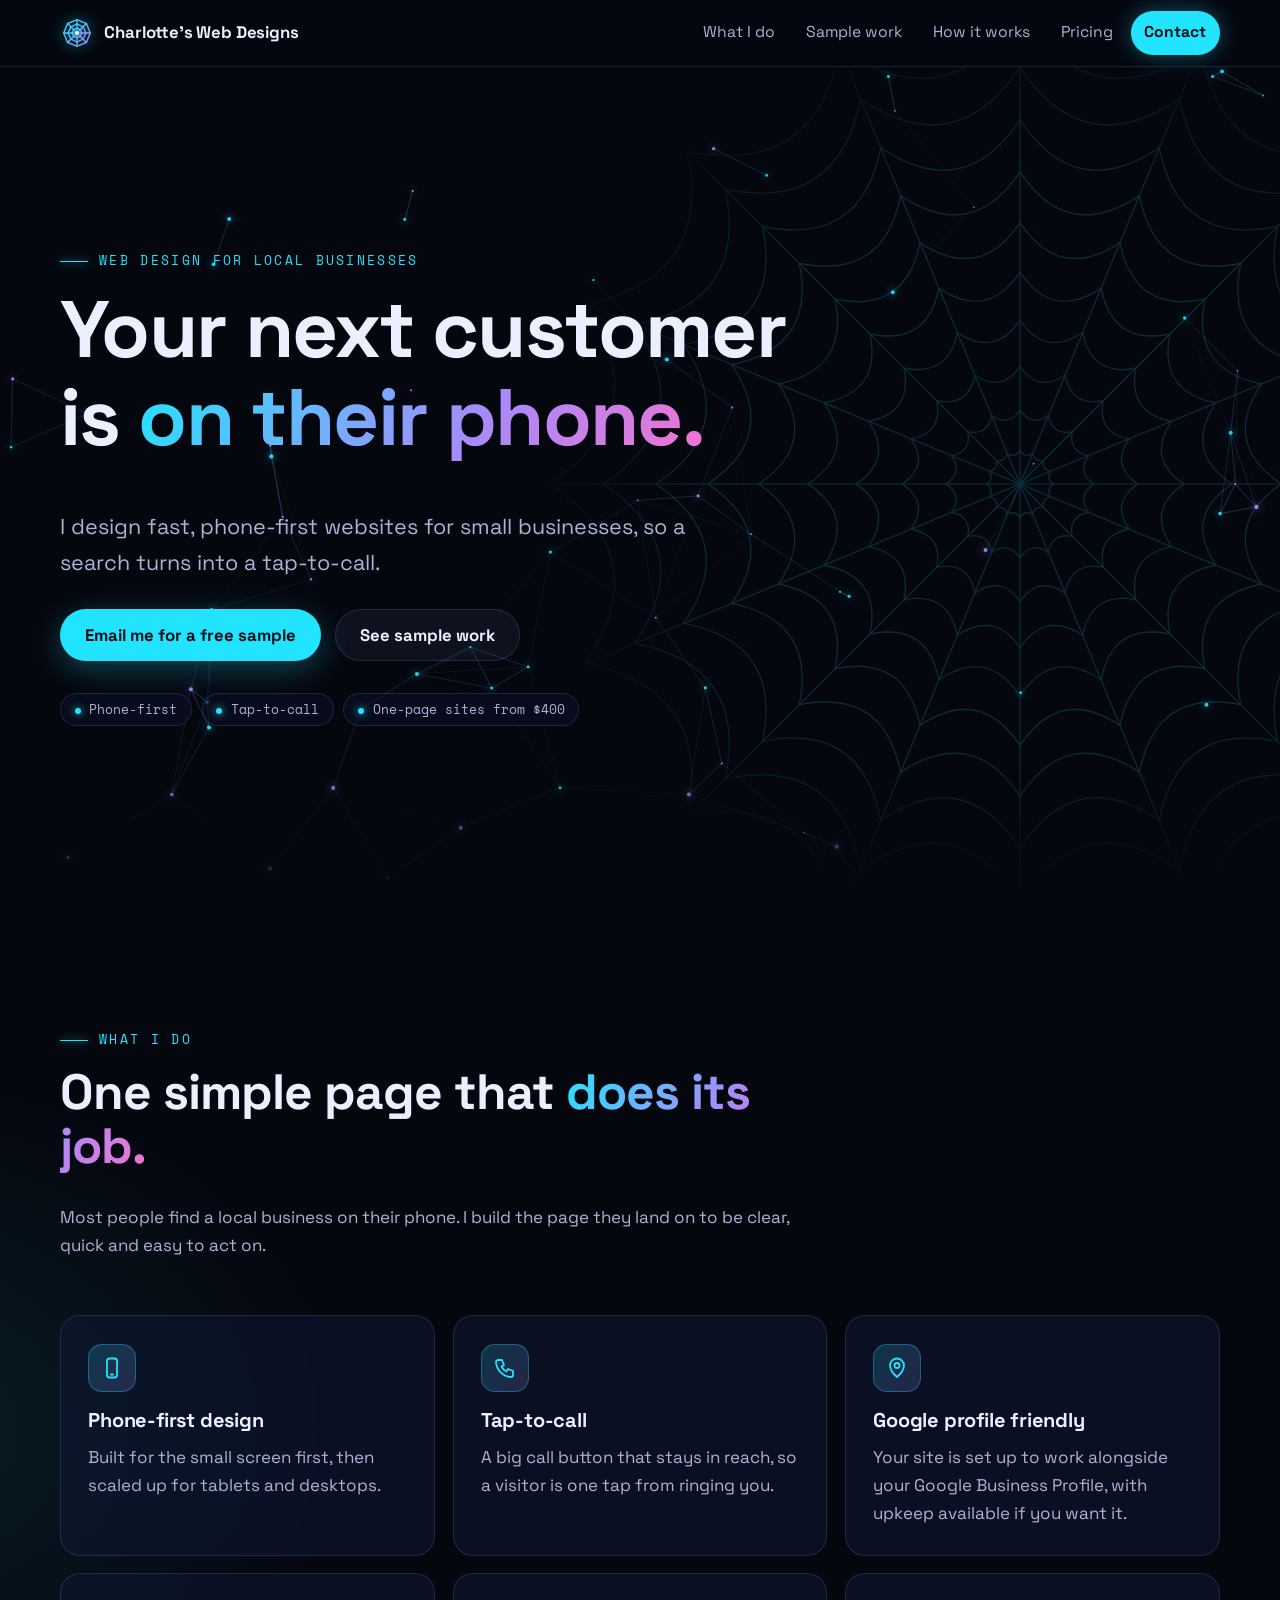
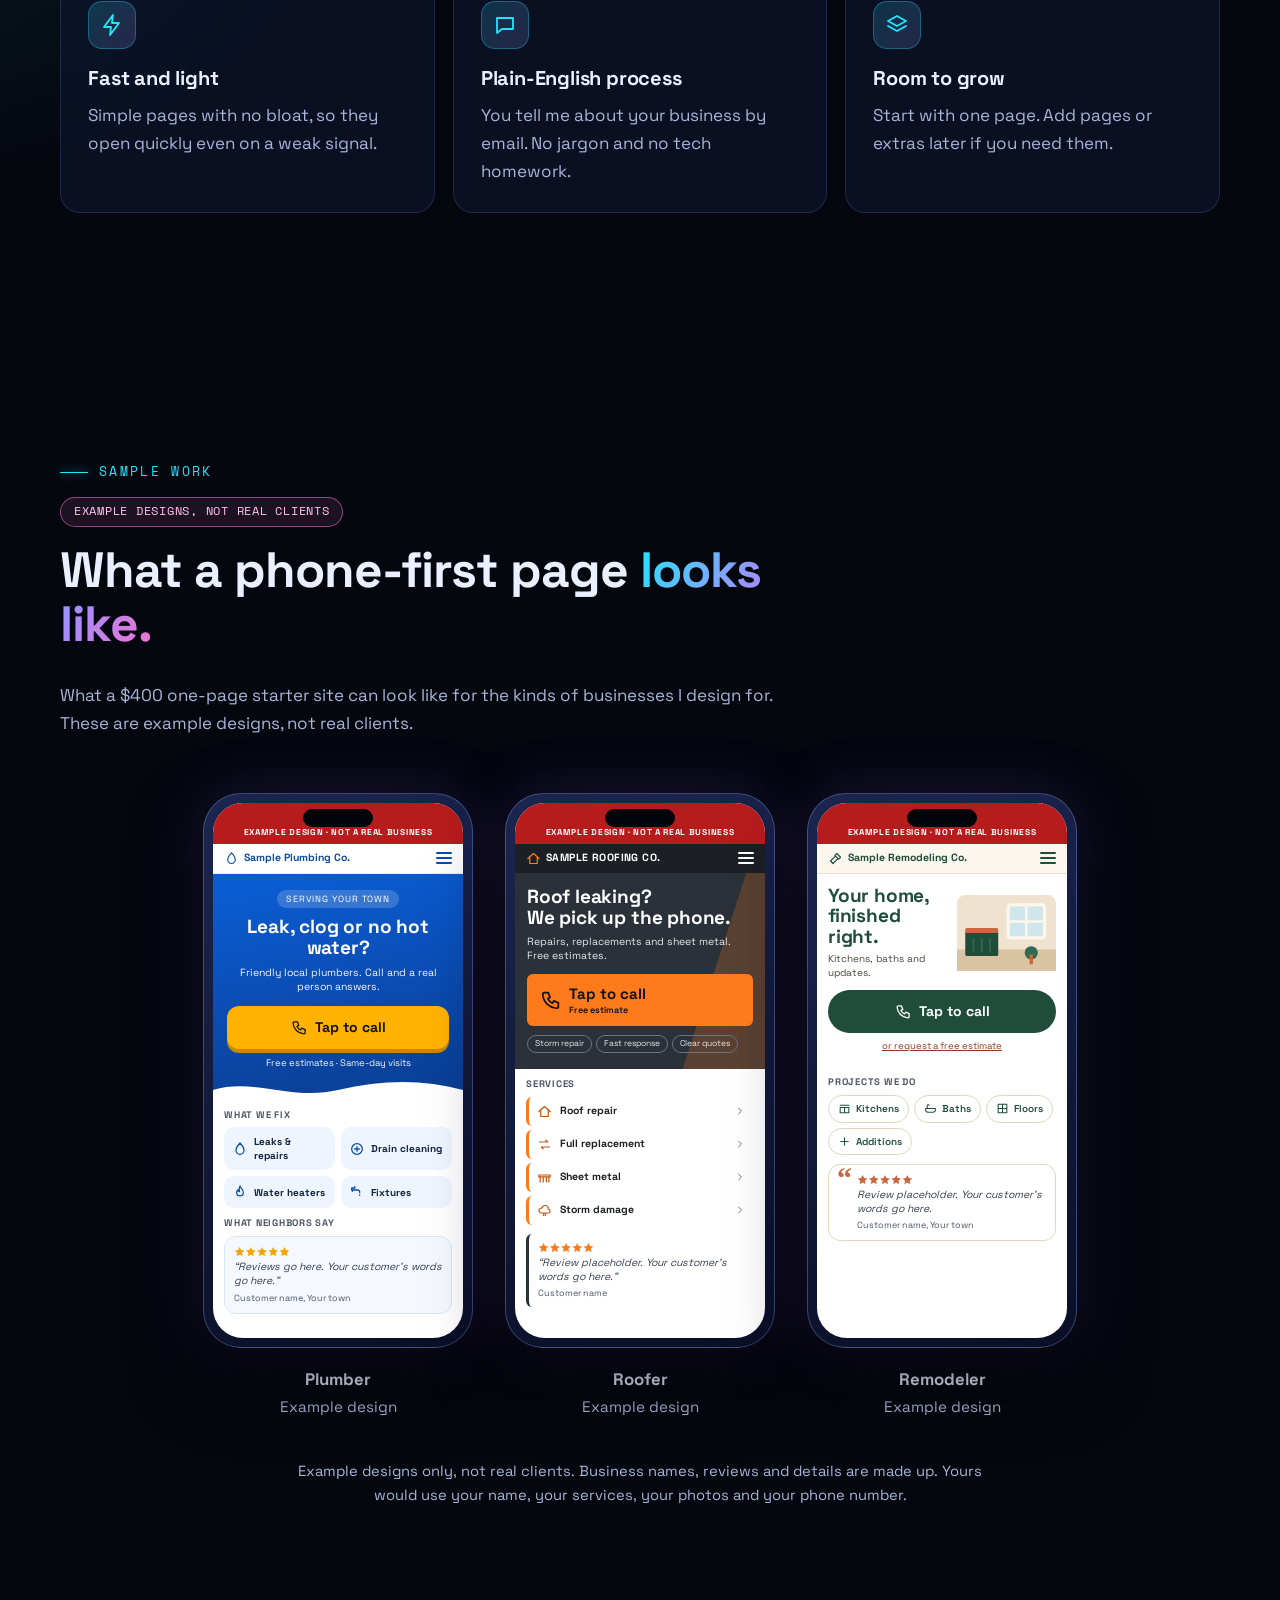
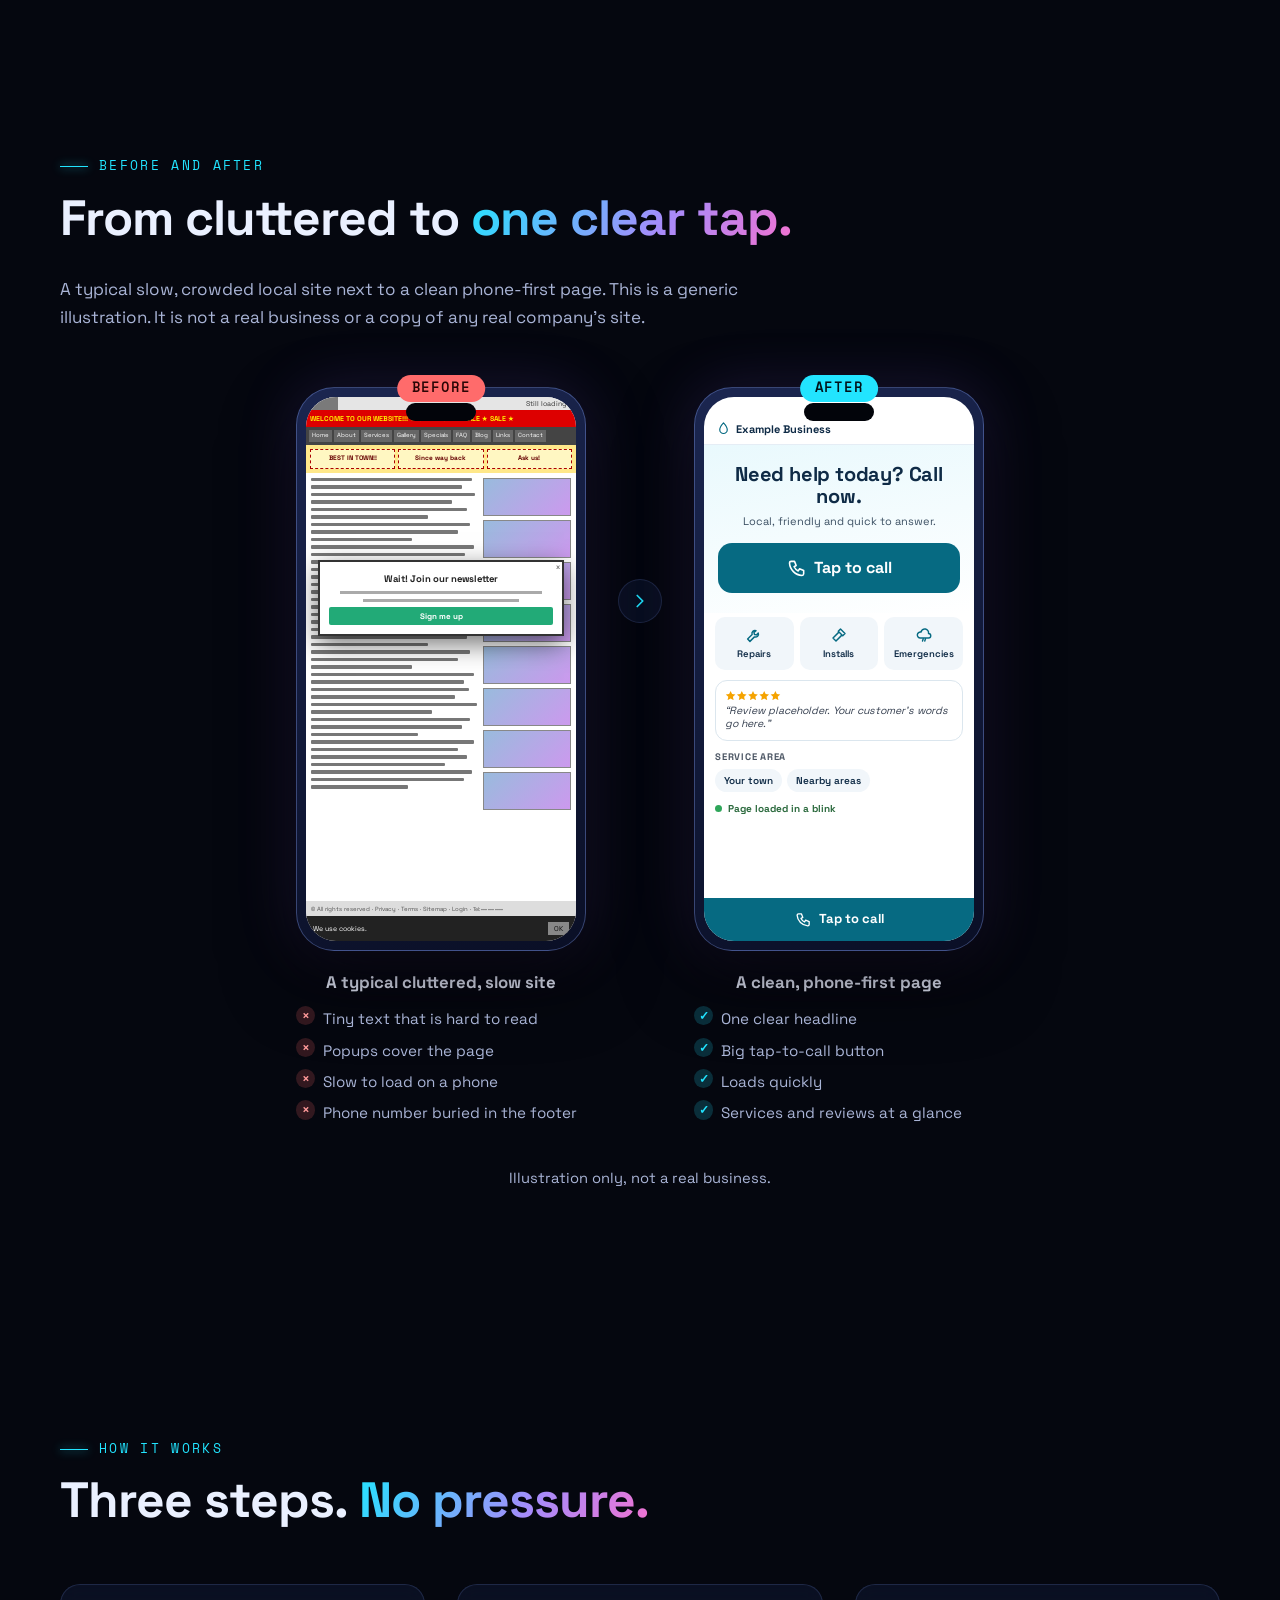
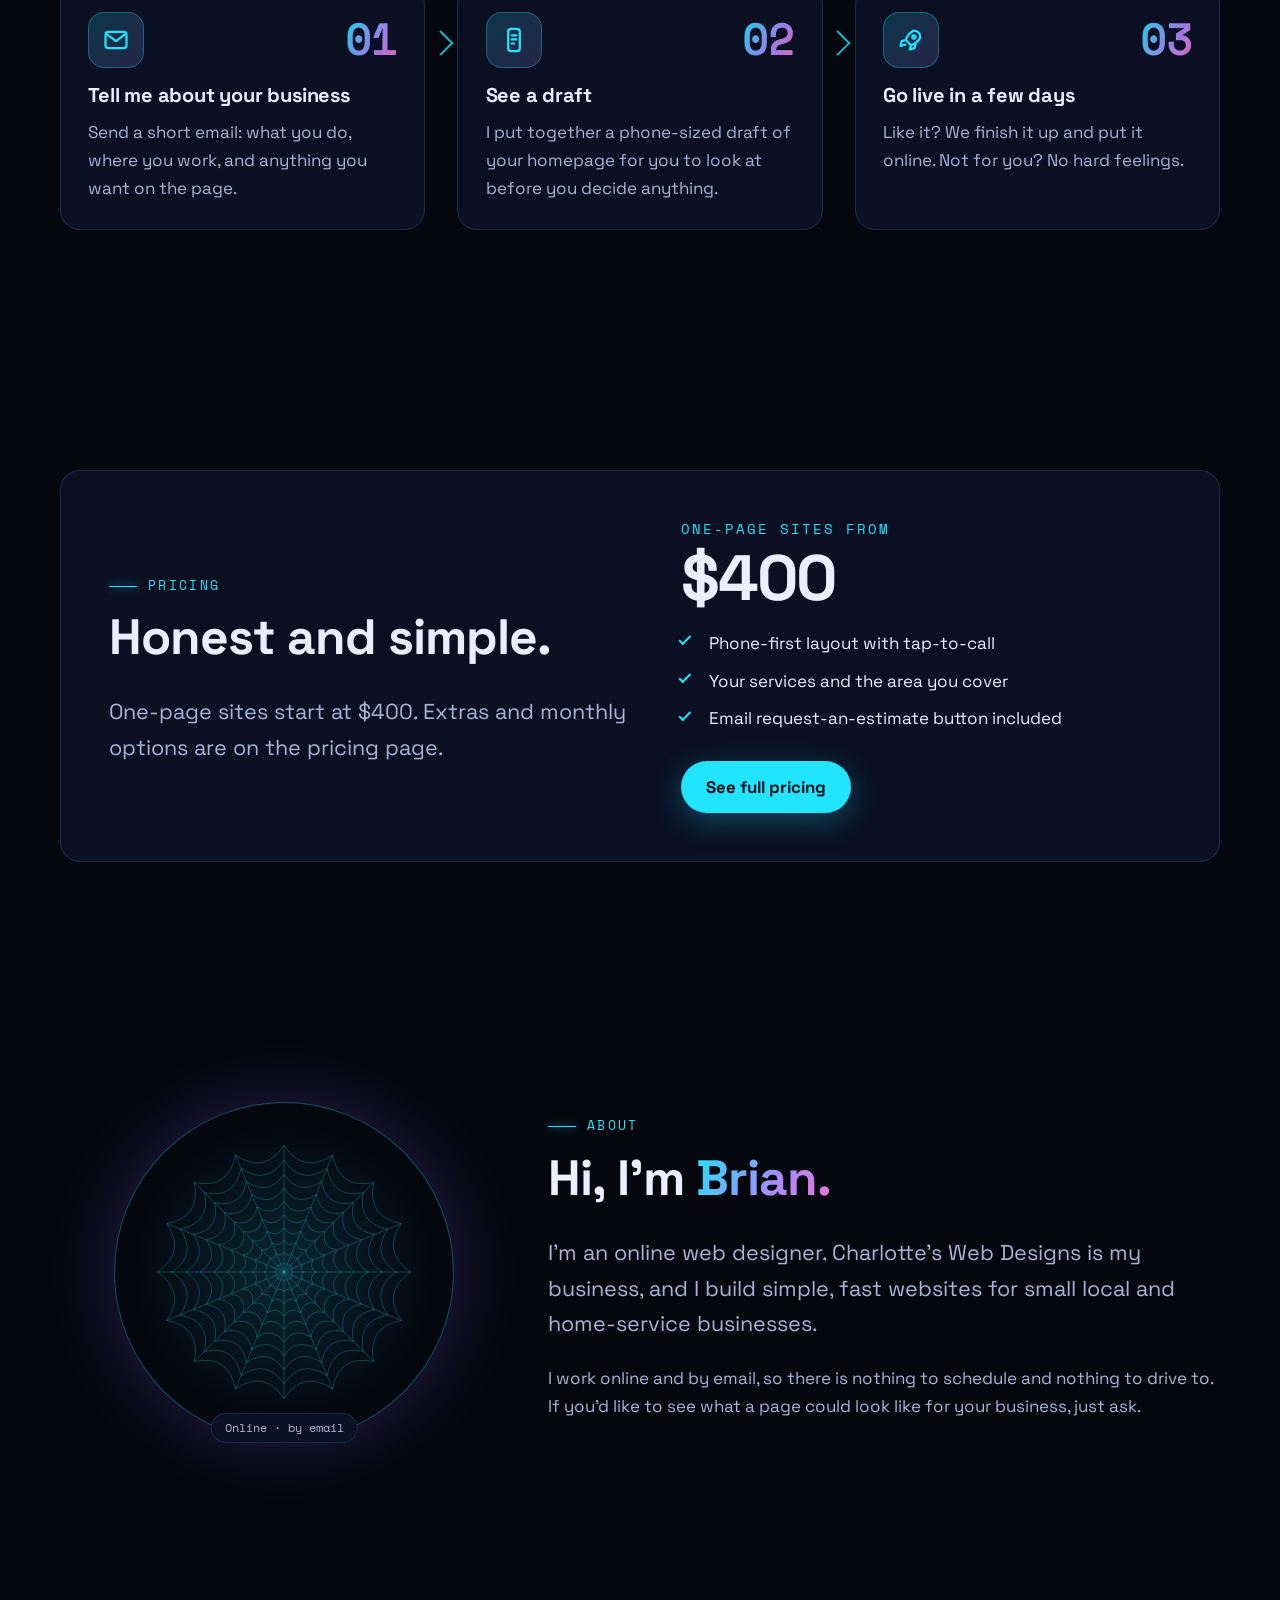
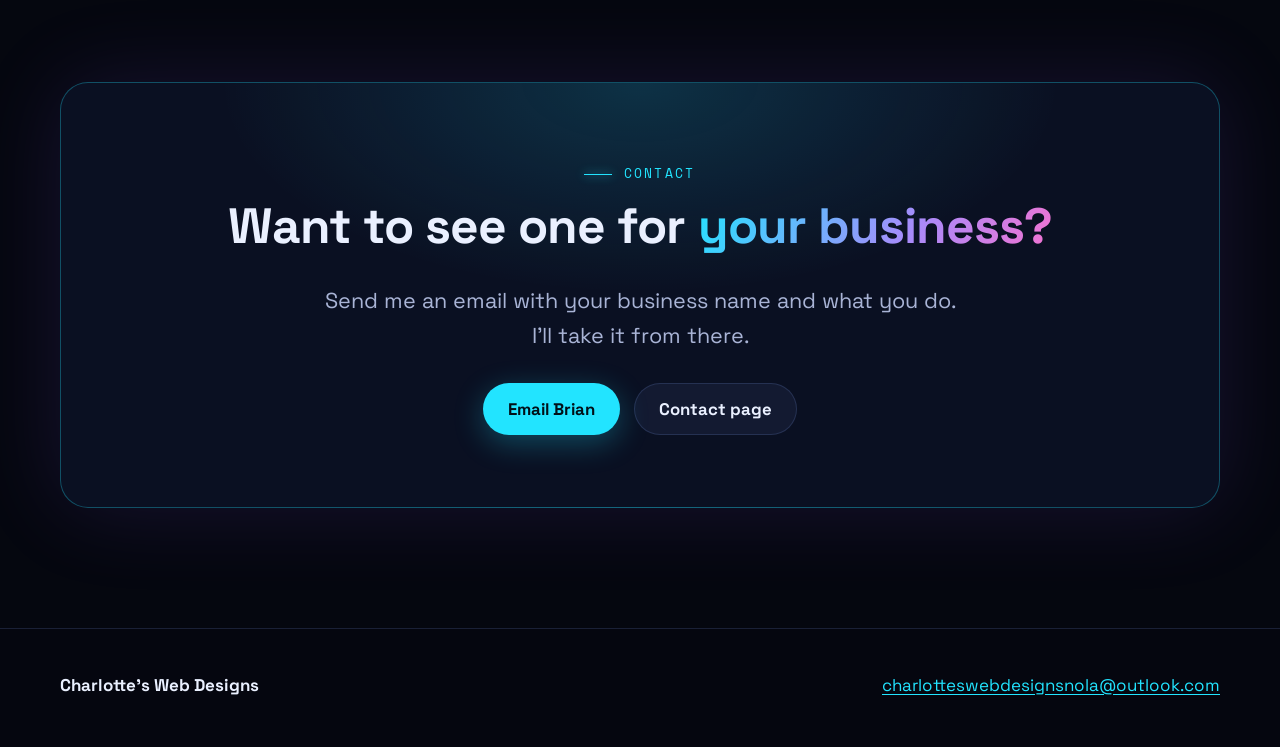
==== commit 5e9634fb: "Pre-launch: canonical/OG/Twitter URLs, robots.txt, sitemap.xml; remove review mode and dev notes" ====
--- a/index.html
+++ b/index.html
@@ -13,9 +13,13 @@
 <meta property="og:site_name" content="Charlotte&#39;s Web Designs">
 <meta property="og:title" content="Charlotte's Web Designs | Phone-first websites for local businesses">
 <meta property="og:description" content="Charlotte's Web Designs builds fast, phone-first one-page websites with tap-to-call for small local and home-service businesses. One-page sites from $400.">
-<meta property="og:image" content="og.png">
+<link rel="canonical" href="https://charlotteswebdesignsnola.com/">
+<meta property="og:url" content="https://charlotteswebdesignsnola.com/">
+<meta property="og:image" content="https://charlotteswebdesignsnola.com/og.png">
 <meta property="og:image:width" content="1200"><meta property="og:image:height" content="630">
 <meta name="twitter:card" content="summary_large_image">
+<meta name="twitter:url" content="https://charlotteswebdesignsnola.com/">
+<meta name="twitter:image" content="https://charlotteswebdesignsnola.com/og.png">
 <style>@font-face{font-family:"Space Grotesk";src:url([data-uri]) format("woff2");font-weight:300 700;font-display:swap}
 @font-face{font-family:"Space Mono";src:url([data-uri]) format("woff2");font-weight:400;font-display:swap}
 :root{
@@ -160,7 +164,6 @@
 .rows b{font-size:1.1rem}
 .rows .d{grid-column:1;color:var(--muted);font-size:.98rem}
 .rows .p{grid-column:2;grid-row:1;font:700 1.25rem var(--font);color:var(--cyan);white-space:nowrap;text-align:right}
-.tag{font:400 .7rem var(--mono);letter-spacing:.1em;text-transform:uppercase;background:#f59e0b;color:#1a1200;padding:.2rem .5rem;border-radius:6px;margin-left:.5rem;vertical-align:middle}
 .faq details{border:1px solid var(--line);border-radius:14px;background:var(--glass);padding:0 1.3rem;margin-bottom:.8rem}
 .faq summary{cursor:pointer;padding:1.1rem 0;font-weight:700;list-style:none;display:flex;justify-content:space-between;gap:1rem}
 .faq summary::-webkit-details-marker{display:none}
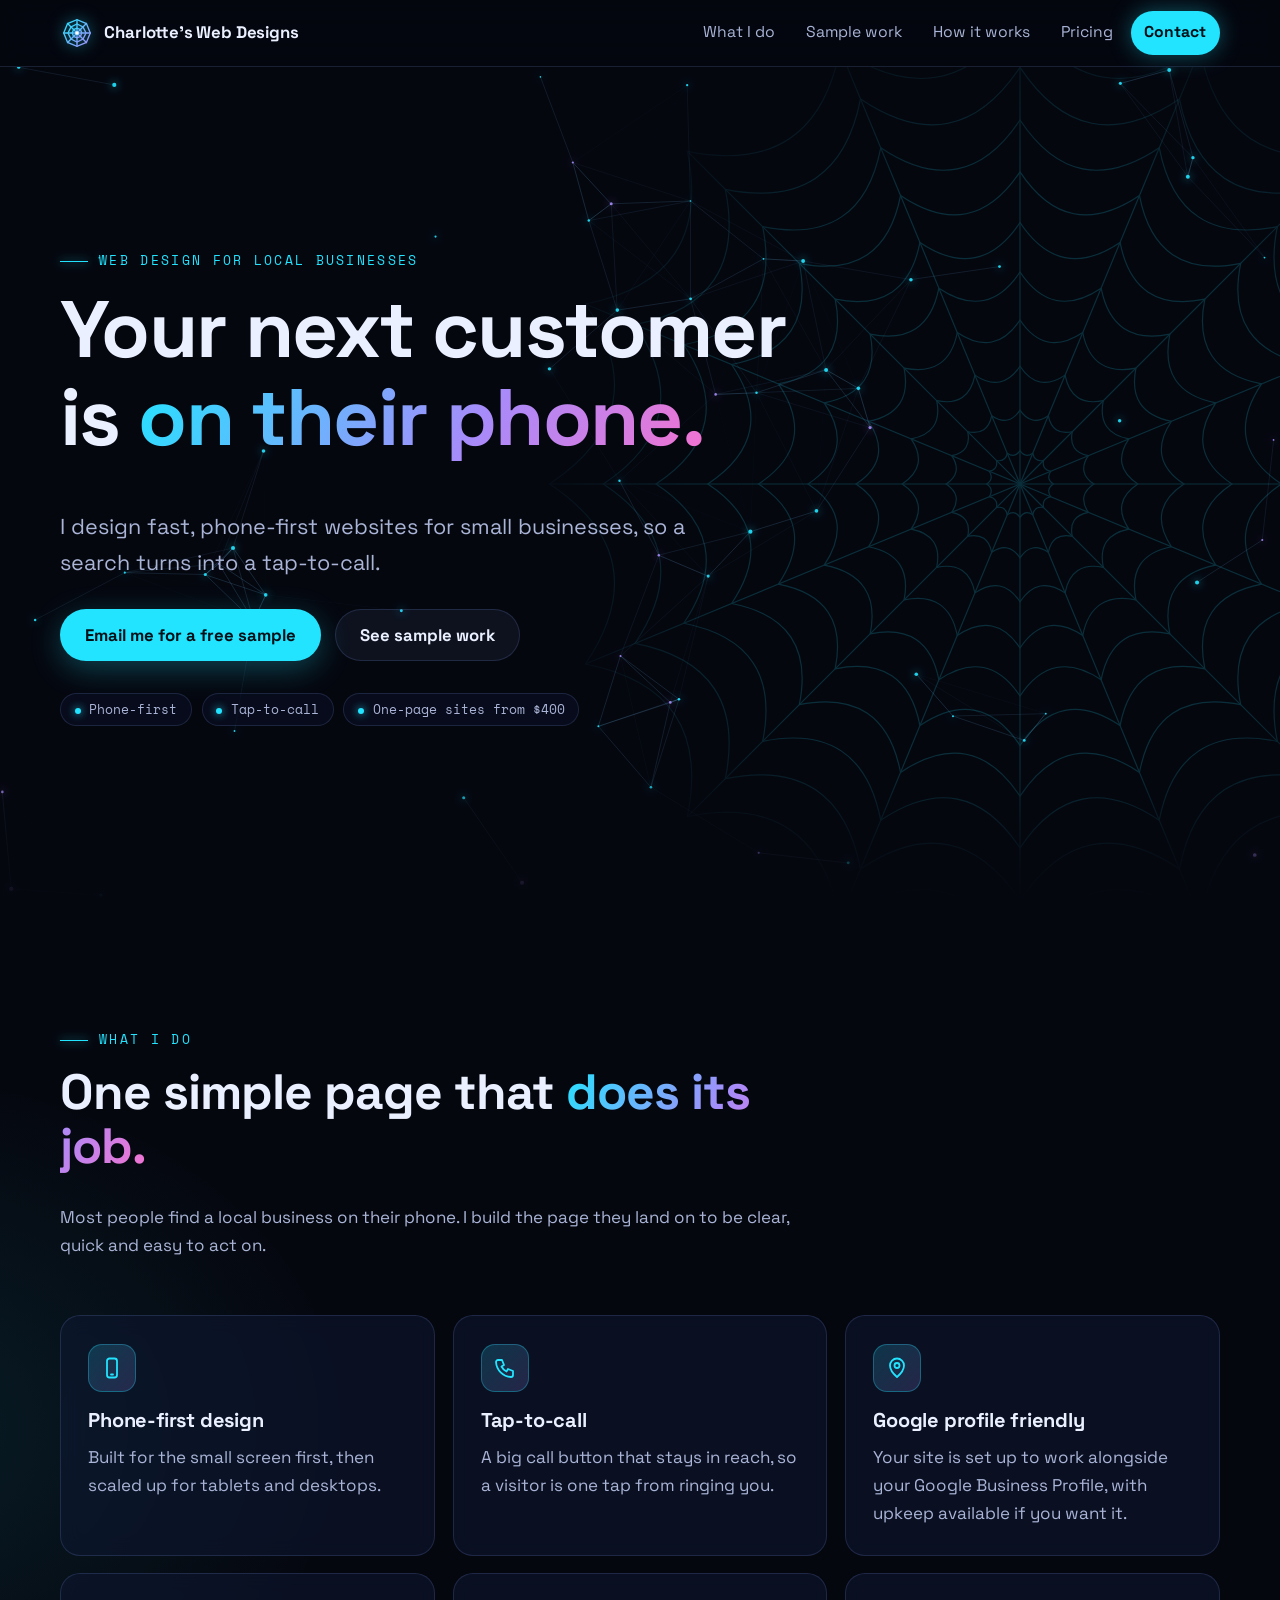
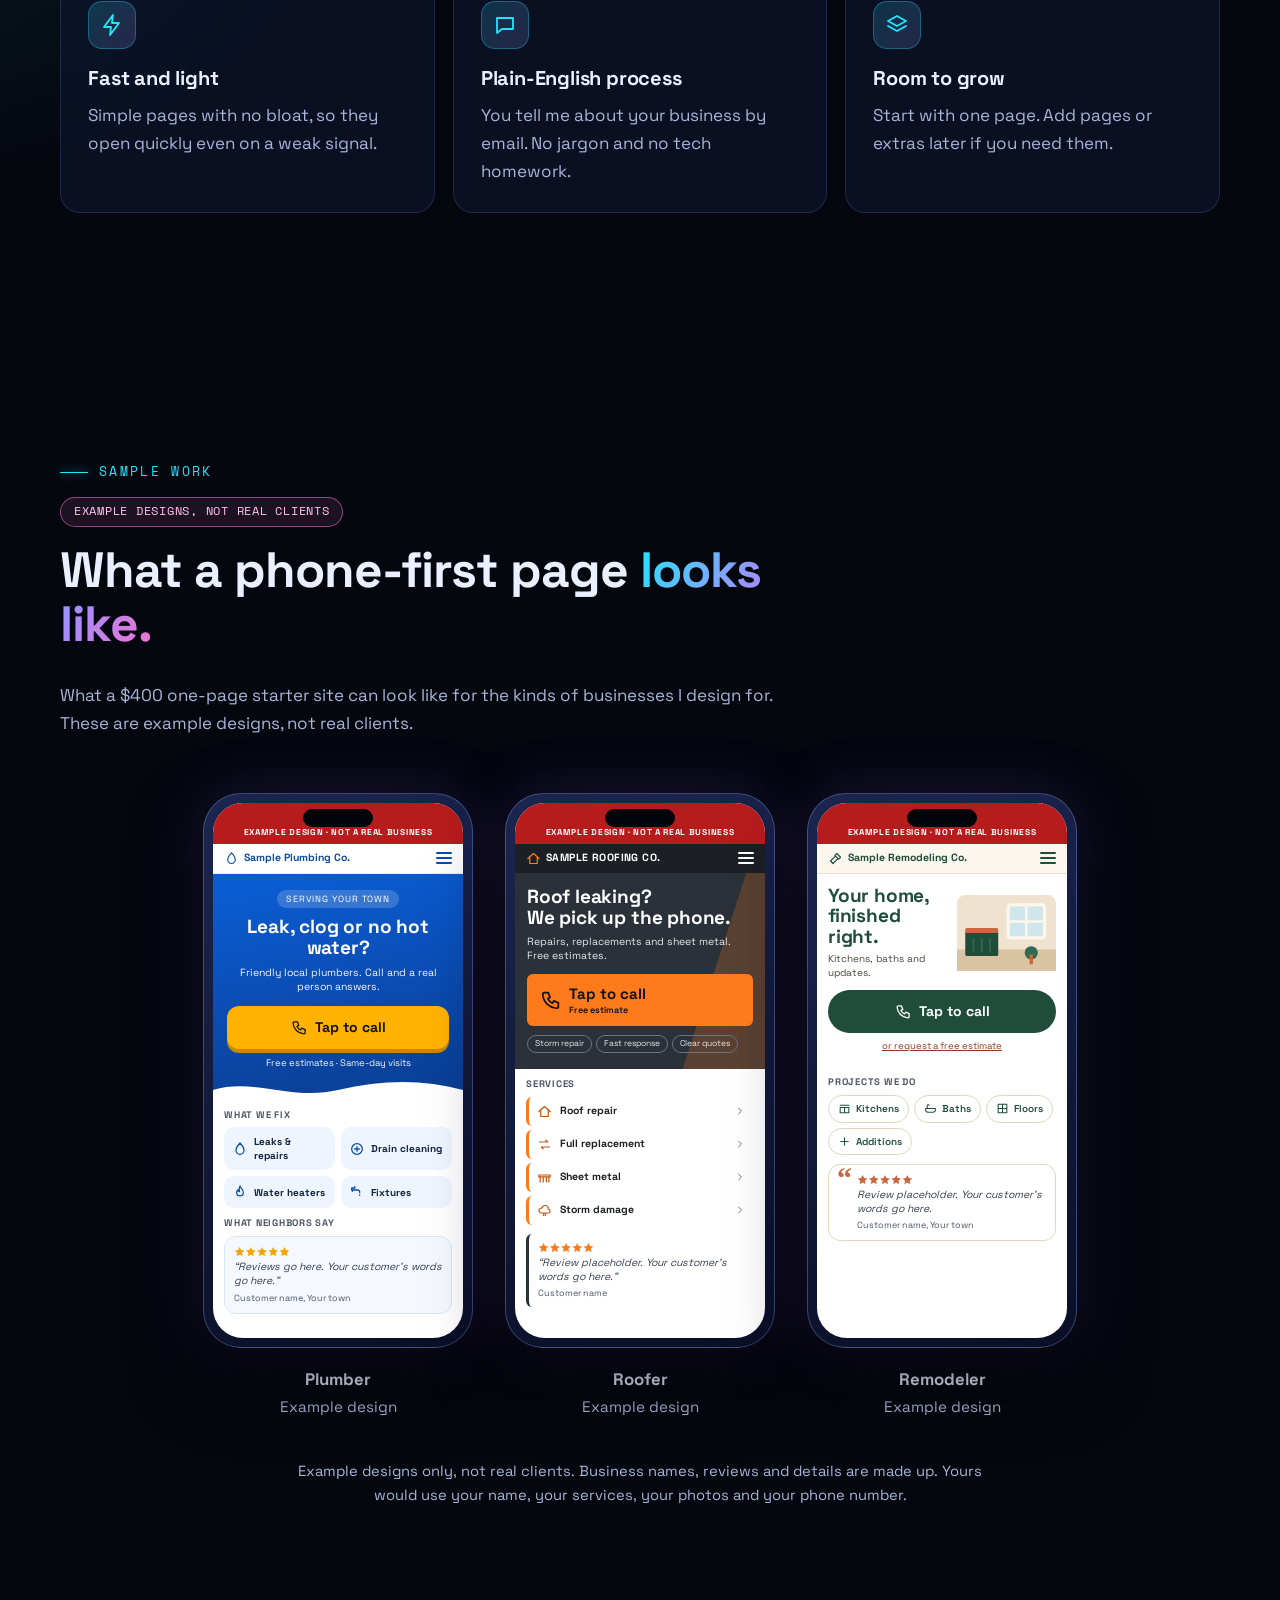
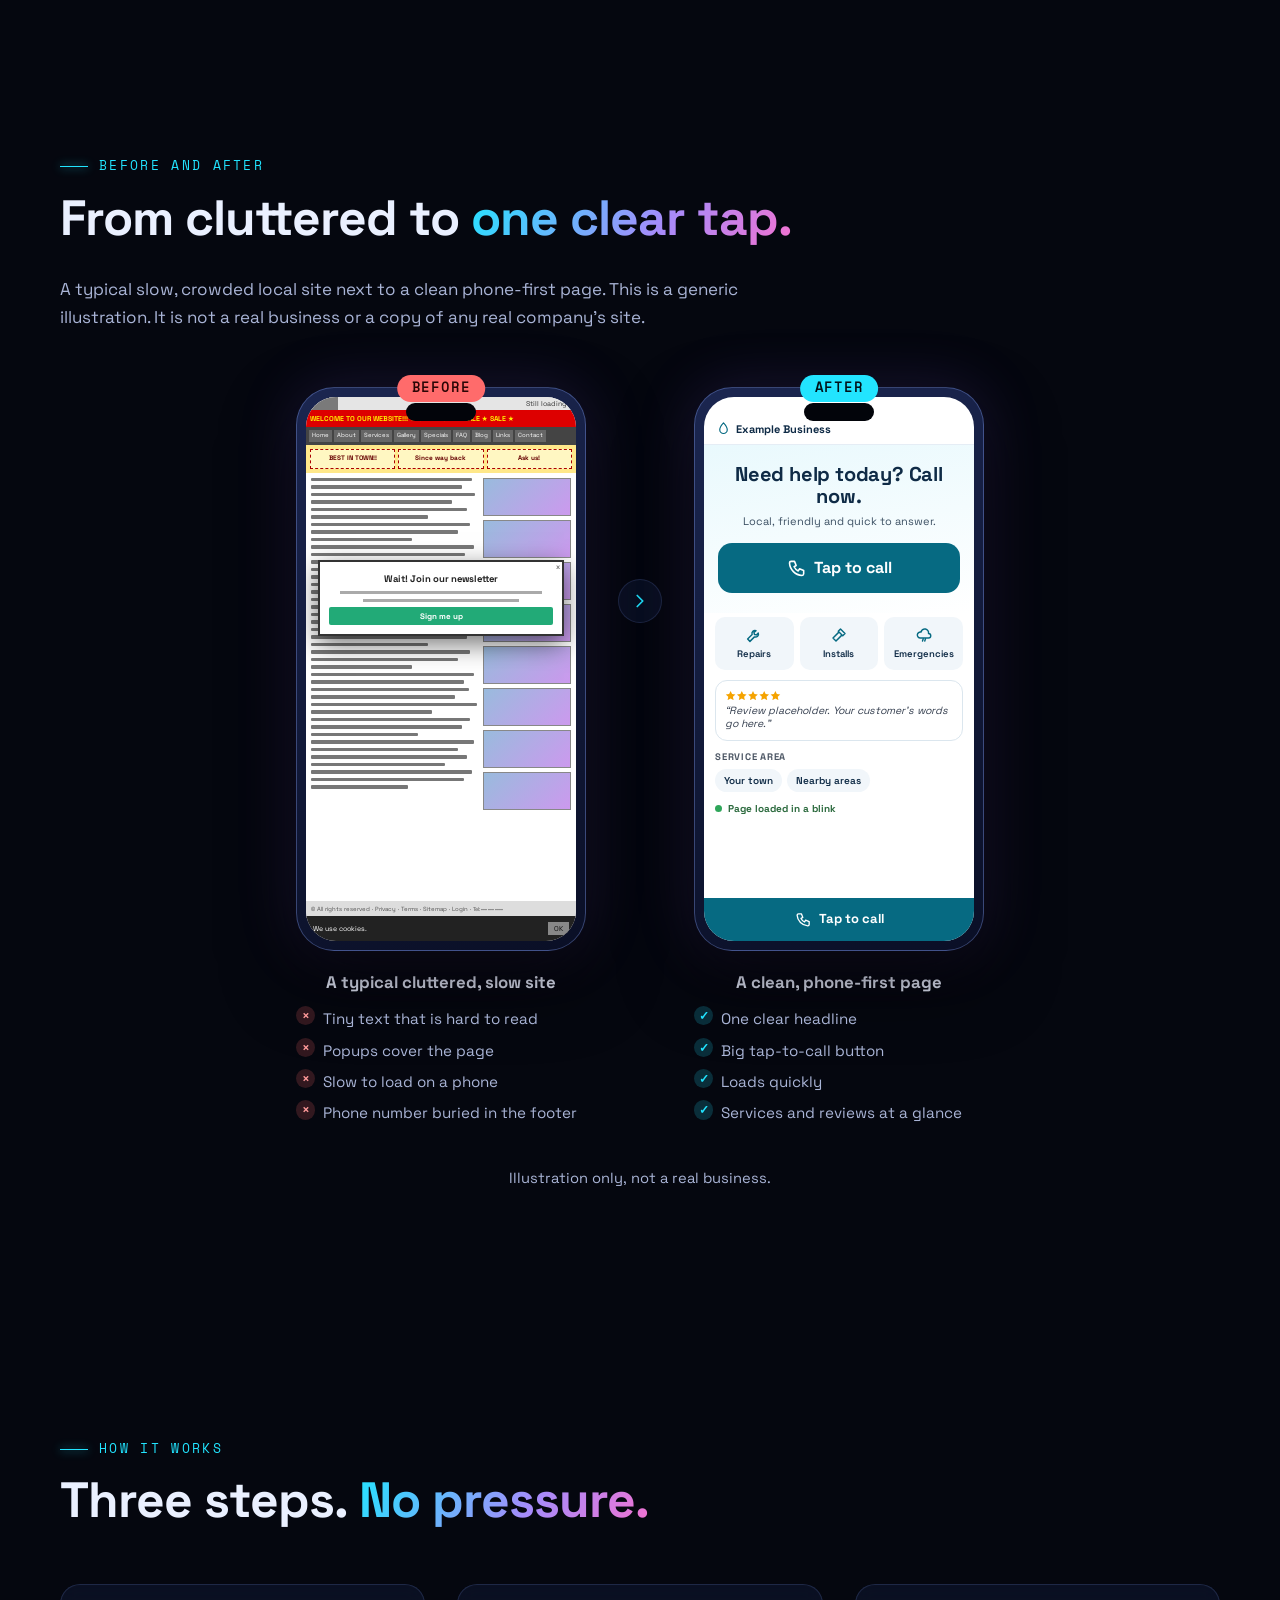
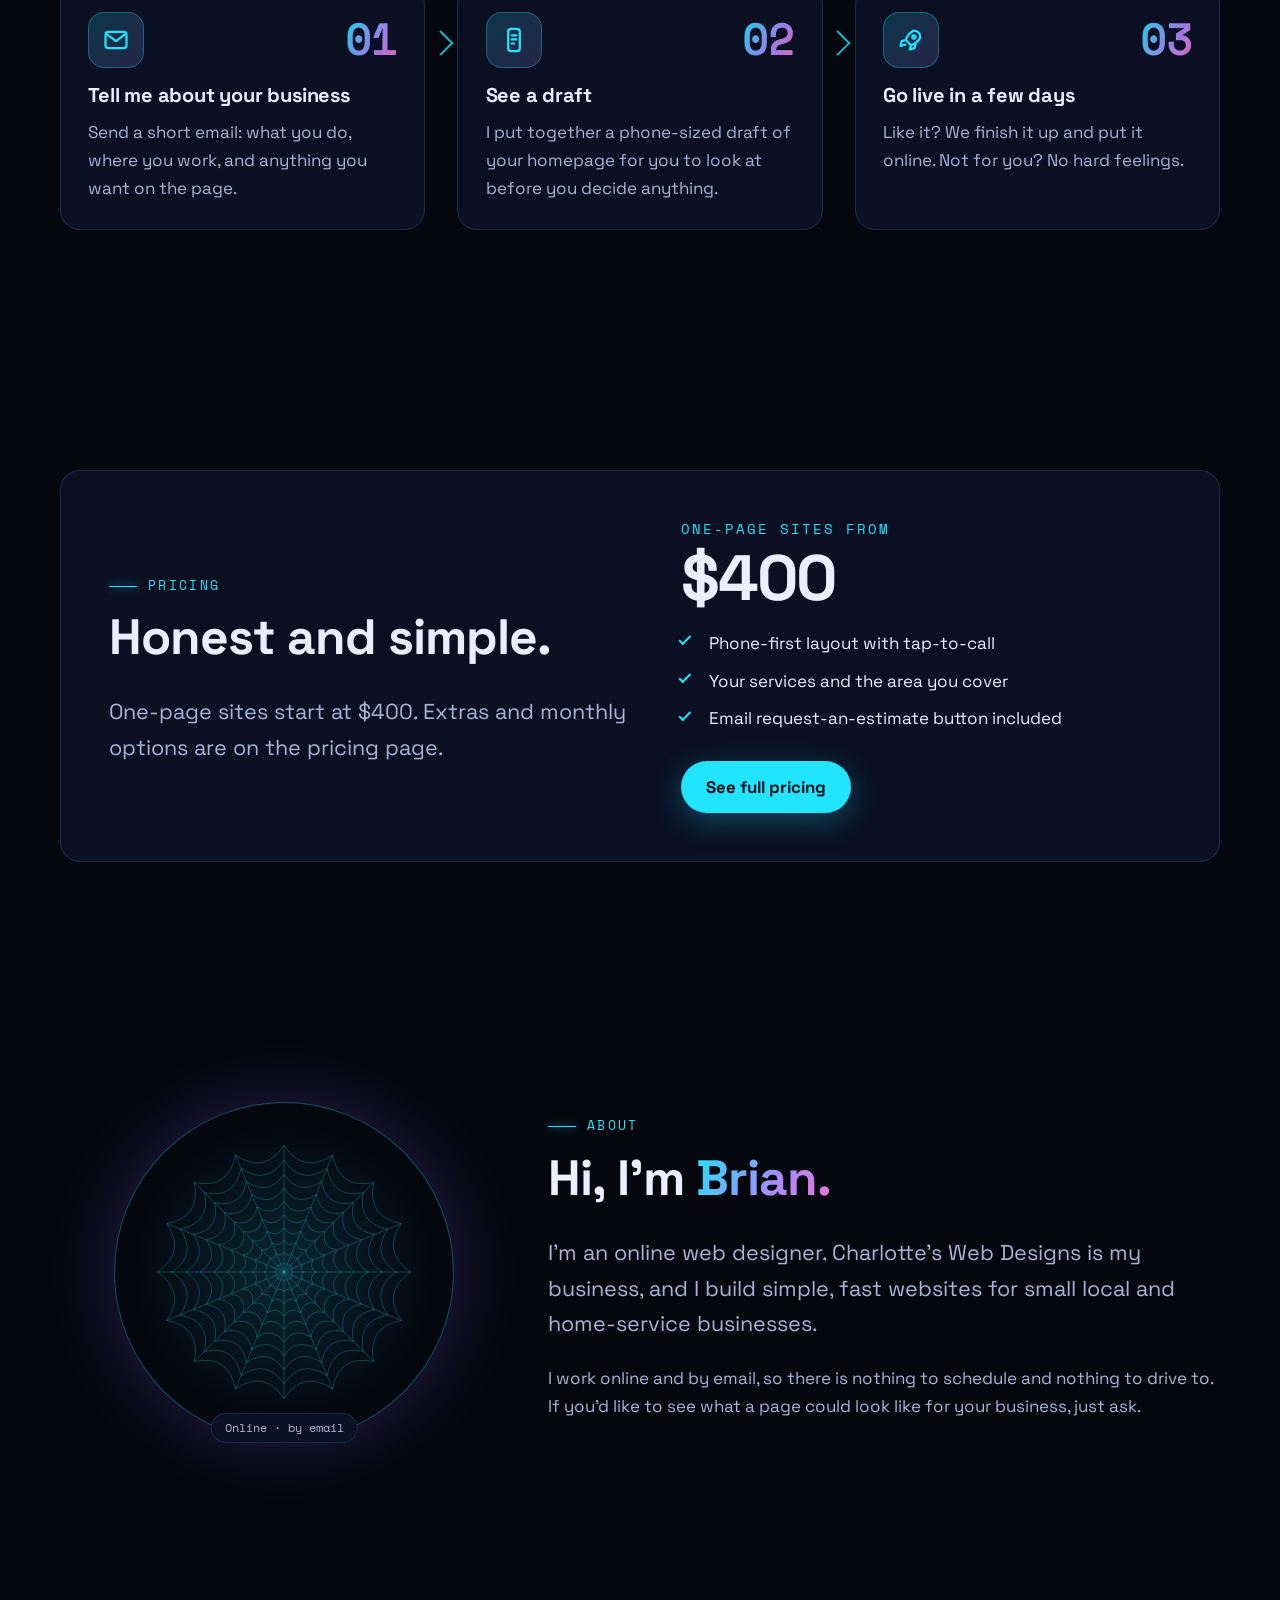
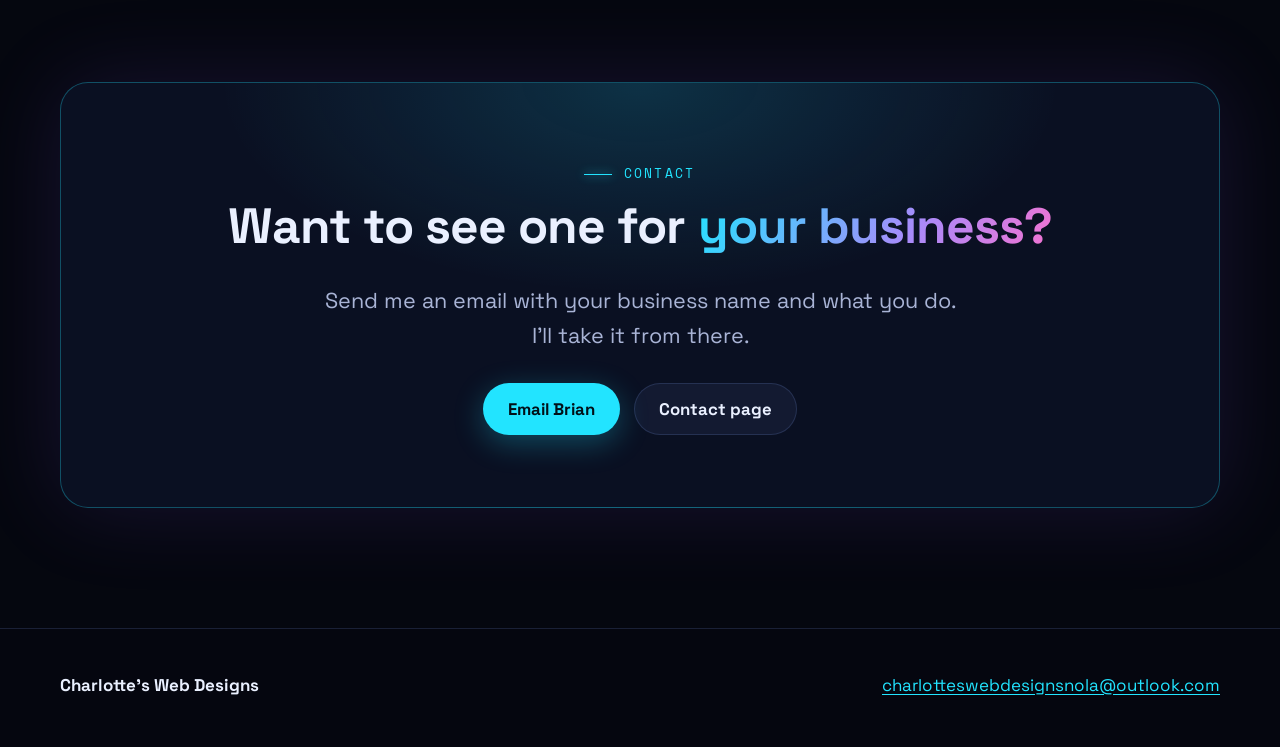
==== commit 27c03af3: "Mobile: hide sticky email bar while the hero CTA is on screen (shows after scrolling past it)" ====
--- a/index.html
+++ b/index.html
@@ -366,6 +366,12 @@
   .sticky-cta .btn{flex:1;min-height:54px;font-size:1.05rem;--ring:rgba(34,228,255,.6)}
   .sticky-cta .btn svg{width:22px;height:22px}
   .site-footer{padding-bottom:6rem}
+  /* hidden until the hero CTA has scrolled out of view (main.js toggles .show); without JS the bar stays visible */
+  .js .sticky-cta{transform:translateY(110%);opacity:0;visibility:hidden;transition:transform .3s ease,opacity .3s ease,visibility 0s linear .3s}
+  .js .sticky-cta.show{transform:none;opacity:1;visibility:visible;transition:transform .3s ease,opacity .3s ease,visibility 0s}
+}
+@media(max-width:640px) and (prefers-reduced-motion:reduce){
+  .js .sticky-cta,.js .sticky-cta.show{transition:none;transform:none}
 }
 .sticky-cta .pulse{animation-name:ringc}
 @keyframes ringc{0%{box-shadow:0 0 0 0 rgba(34,228,255,.6)}70%{box-shadow:0 0 0 12px rgba(34,228,255,0)}100%{box-shadow:0 0 0 0 rgba(34,228,255,0)}}
@@ -394,7 +400,7 @@
 <span class="eyebrow">Web design for local businesses</span>
 <h1 id="h1">Your next customer is <span class="grad">on their phone.</span></h1>
 <p class="lead">I design fast, phone-first websites for small businesses, so a search turns into a tap-to-call.</p>
-<div class="btn-row"><a class="btn btn-primary" href="mailto:charlotteswebdesignsnola@outlook.com?subject=Website%20sample%20request">Email me for a free sample</a><a class="btn btn-ghost" href="#work">See sample work</a></div>
+<div class="btn-row"><a class="btn btn-primary" data-hero-cta href="mailto:charlotteswebdesignsnola@outlook.com?subject=Website%20sample%20request">Email me for a free sample</a><a class="btn btn-ghost" href="#work">See sample work</a></div>
 <ul class="chips" aria-label="Highlights"><li>Phone-first</li><li>Tap-to-call</li><li>One-page sites from $400</li></ul>
 </div></section>
 
@@ -484,7 +490,7 @@
 <p style="color:var(--muted)">I work online and by email, so there is nothing to schedule and nothing to drive to. If you&#39;d like to see what a page could look like for your business, just ask.</p></div>
 </div></section>
 
-<section id="contact" aria-labelledby="ct-h"><div class="wrap"><div class="cta-band reveal">
+<section id="contact" aria-labelledby="ct-h"><div class="wrap"><div class="cta-band reveal" data-end-cta>
 <span class="eyebrow">Contact</span><h2 id="ct-h">Want to see one for <span class="grad">your business?</span></h2>
 <p class="lead">Send me an email with your business name and what you do. I&#39;ll take it from there.</p>
 <div class="btn-row"><a class="btn btn-primary" href="mailto:charlotteswebdesignsnola@outlook.com?subject=Website%20sample%20request">Email Brian</a><a class="btn btn-ghost" href="contact.html">Contact page</a></div>
@@ -513,6 +519,35 @@
   }
   try{reveal()}catch(x){d.documentElement.classList.remove('rv')}
   window.__reveal=reveal;
+  // sticky mobile bar: hidden while the hero CTA (or the page's own contact block) is on screen, so the same CTA never shows twice
+  var sb=d.querySelector('.sticky-cta');
+  if(sb){
+    var hc=d.querySelector('[data-hero-cta]'),ec=d.querySelector('[data-end-cta]'),hcAbove=false,ecIn=false,tk=false;
+    var hasIO='IntersectionObserver' in window;
+    function setBar(){
+      var on=(hc?hcAbove:(window.pageYOffset||d.documentElement.scrollTop)>400)&&!ecIn;
+      sb.classList.toggle('show',on);
+      if(on)sb.removeAttribute('inert');else sb.setAttribute('inert','');
+    }
+    function measure(){
+      if(hc){var r=hc.getBoundingClientRect();hcAbove=r.bottom<=0}
+      if(ec){var q=ec.getBoundingClientRect();ecIn=q.top<innerHeight&&q.bottom>0}
+      setBar();
+    }
+    function onScroll(){if(tk)return;tk=true;requestAnimationFrame(function(){tk=false;measure()})}
+    try{
+      if(hasIO){
+        var so=new IntersectionObserver(function(es){es.forEach(function(x){
+          if(x.target===hc)hcAbove=!x.isIntersecting&&x.boundingClientRect.bottom<=0;
+          else ecIn=x.isIntersecting;
+        });setBar()});
+        if(hc)so.observe(hc);
+        if(ec)so.observe(ec);
+        if(!hc)addEventListener('scroll',onScroll,{passive:true});
+      }else{addEventListener('scroll',onScroll,{passive:true});addEventListener('resize',onScroll)}
+    }catch(x){addEventListener('scroll',onScroll,{passive:true})}
+    measure();
+  }
   // pointer glow on cards
   d.addEventListener('pointermove',function(e){var c=e.target.closest&&e.target.closest('.card');if(!c)return;var r=c.getBoundingClientRect();c.style.setProperty('--mx',(e.clientX-r.left)+'px');c.style.setProperty('--my',(e.clientY-r.top)+'px')});
   // copy email
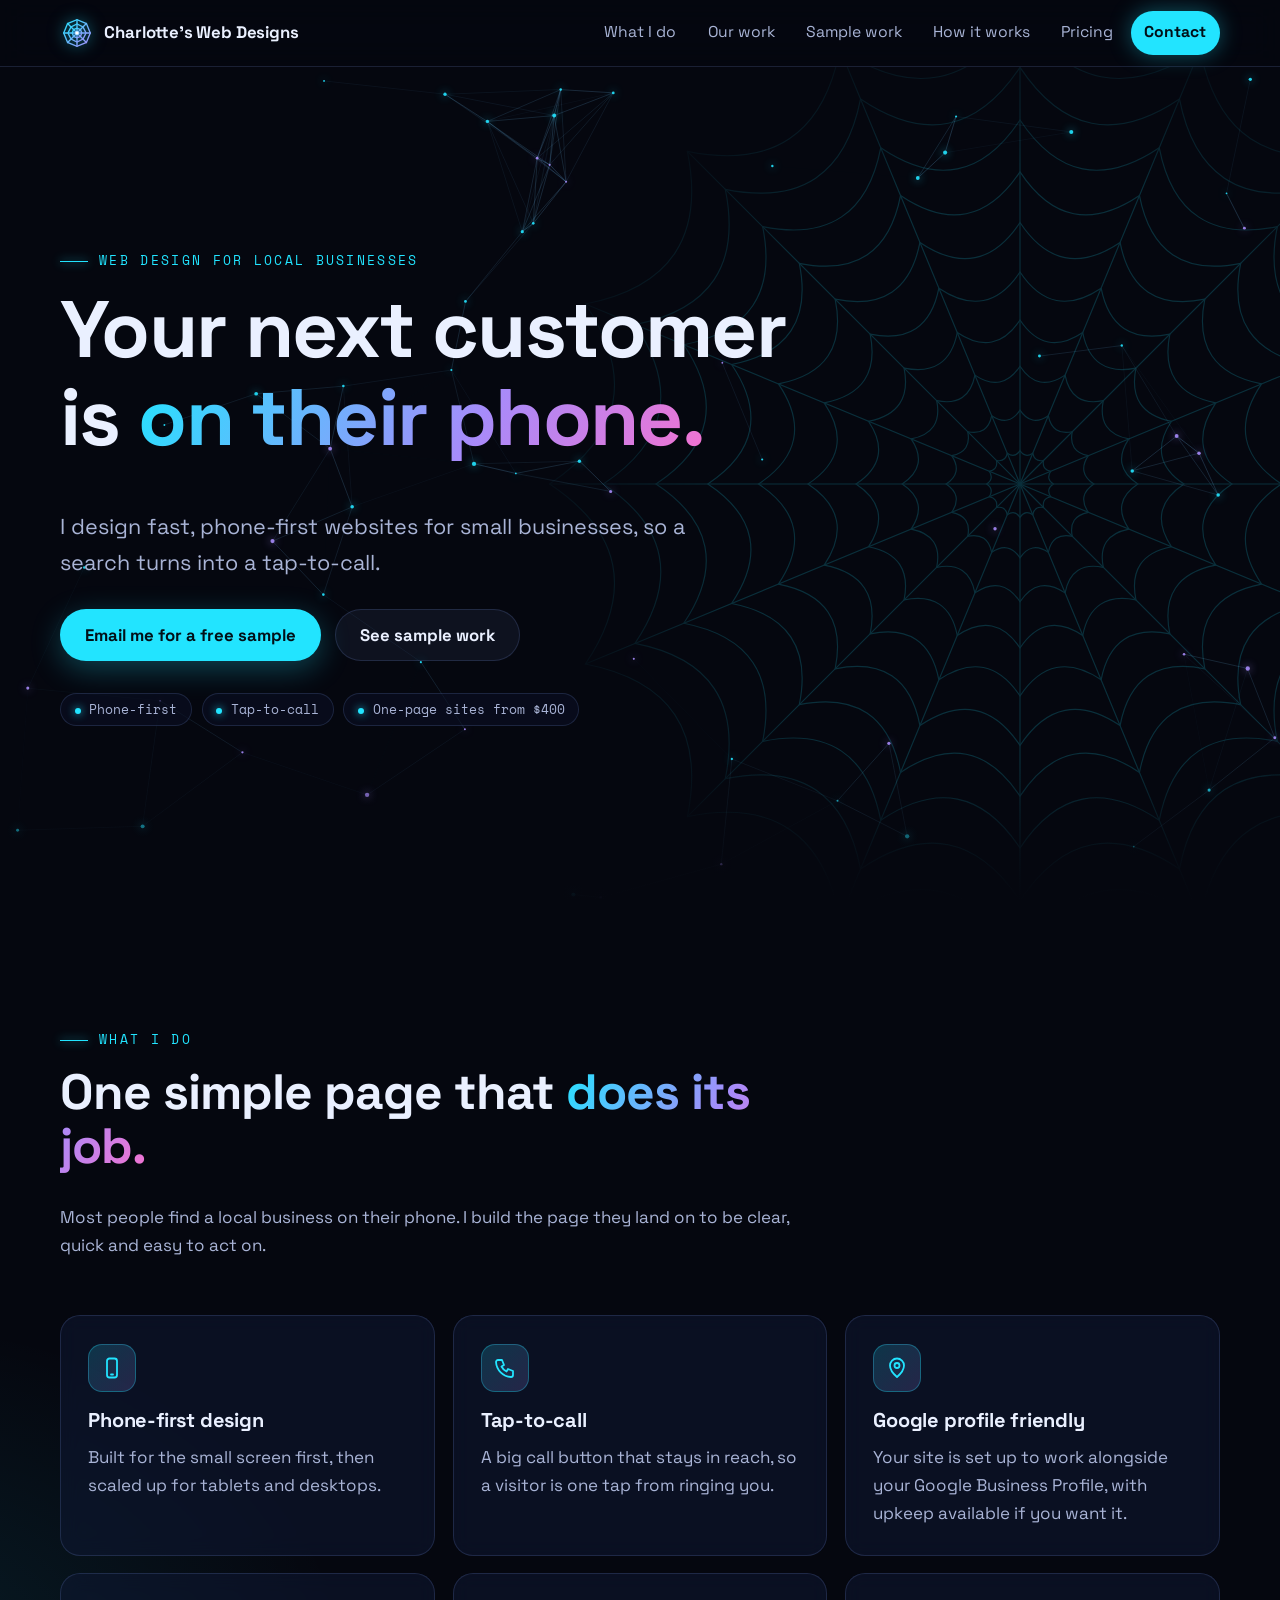
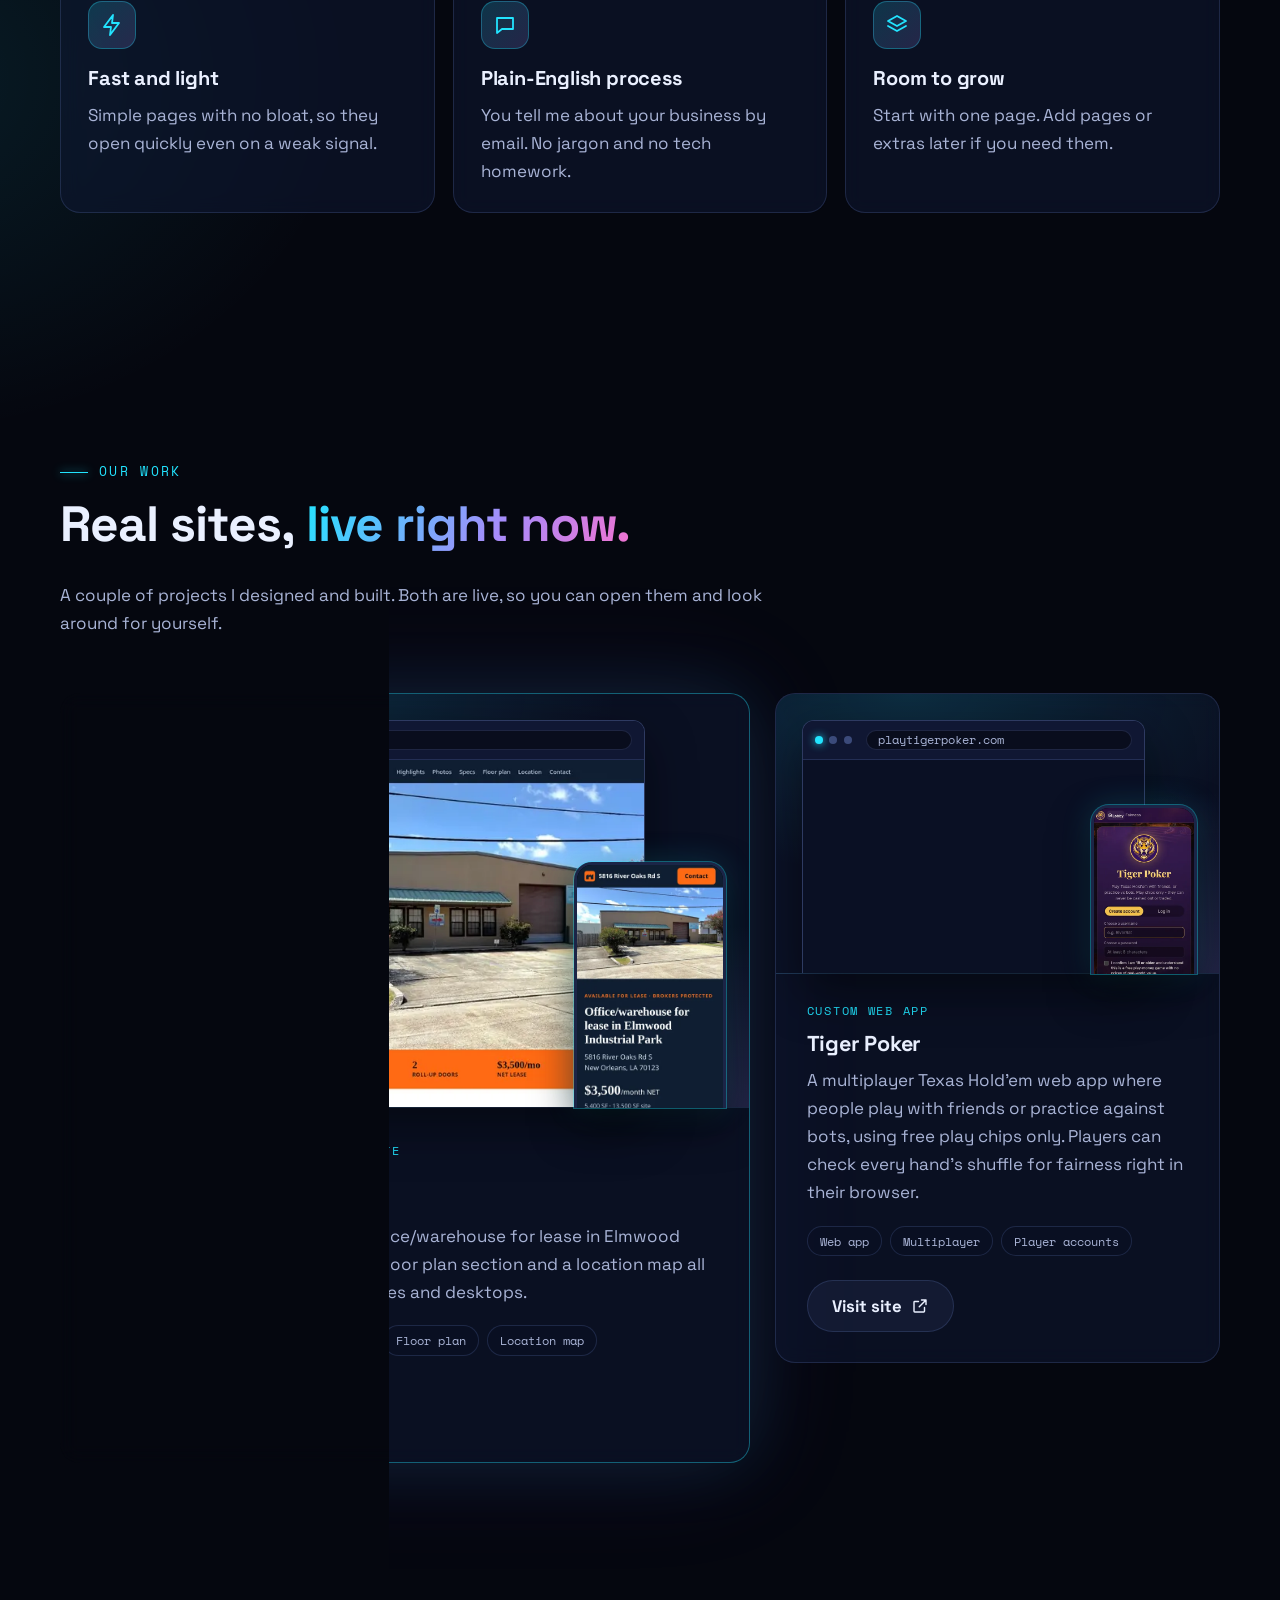
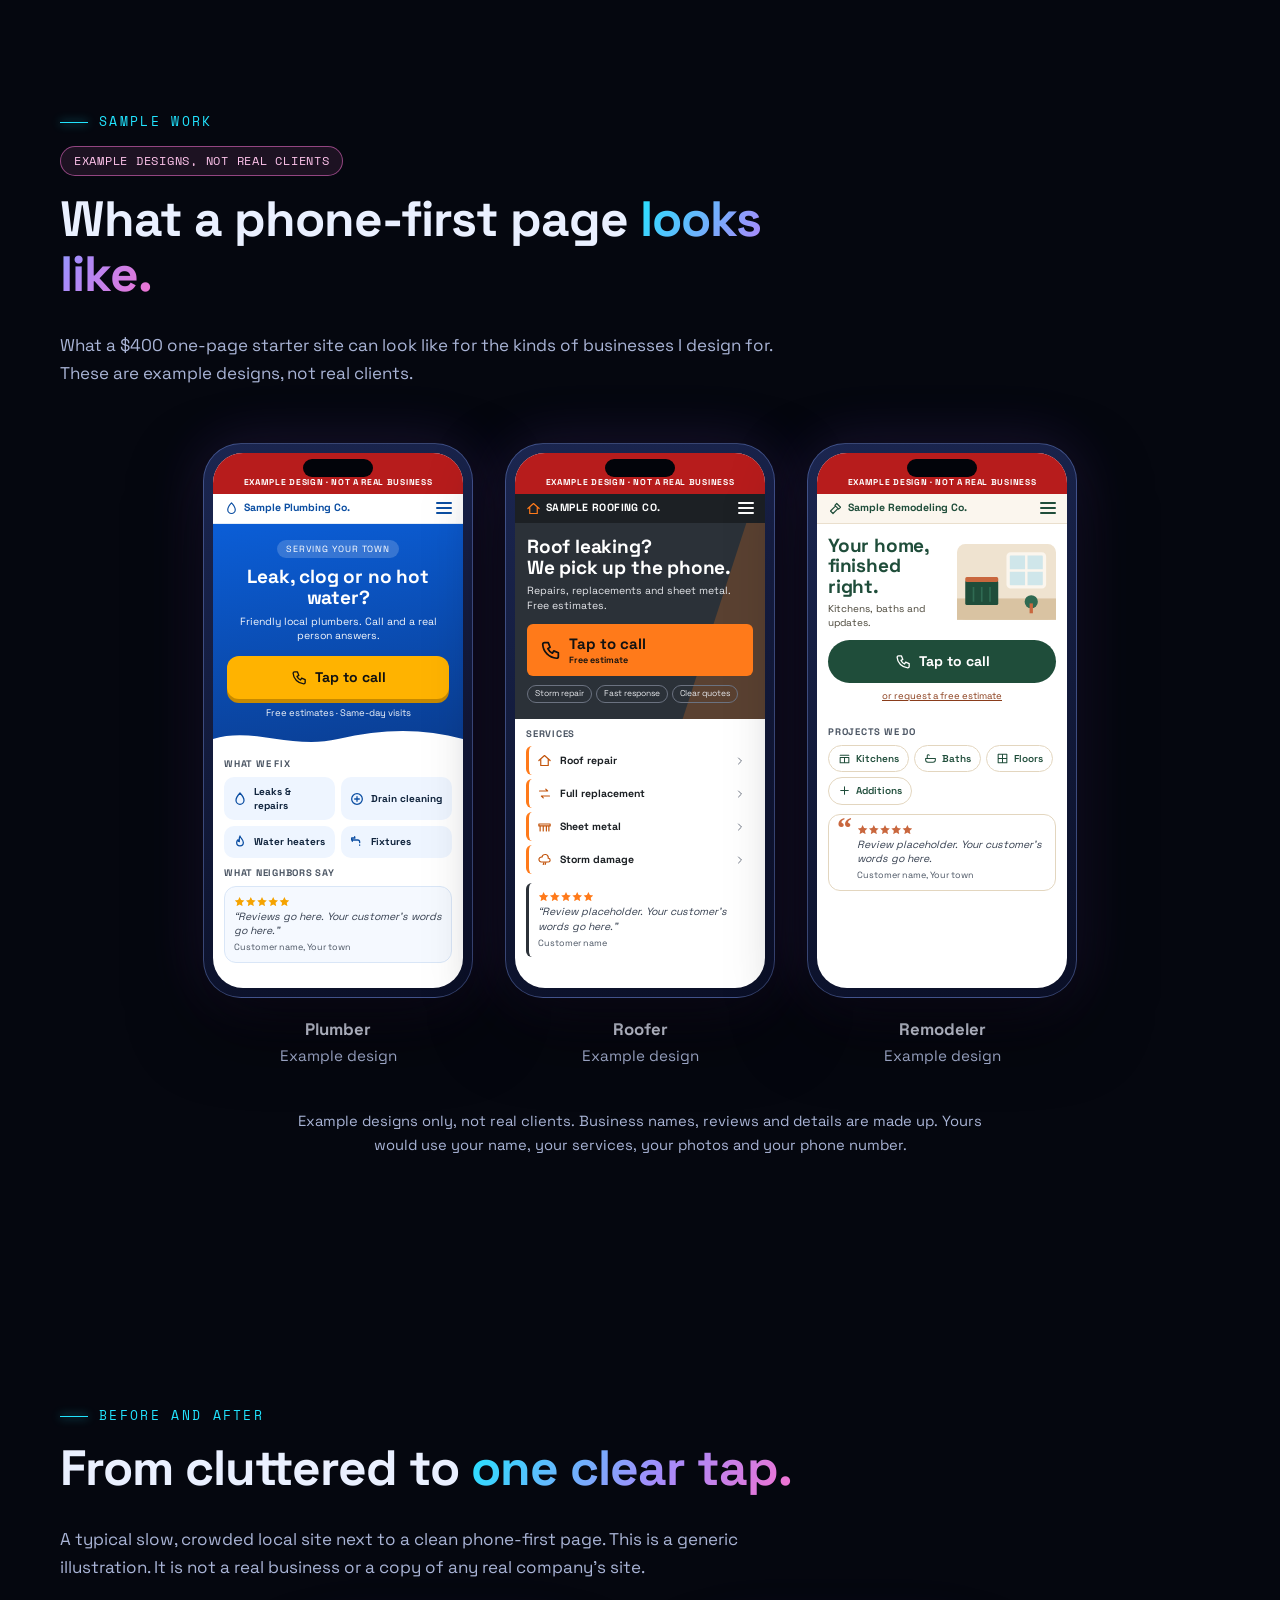
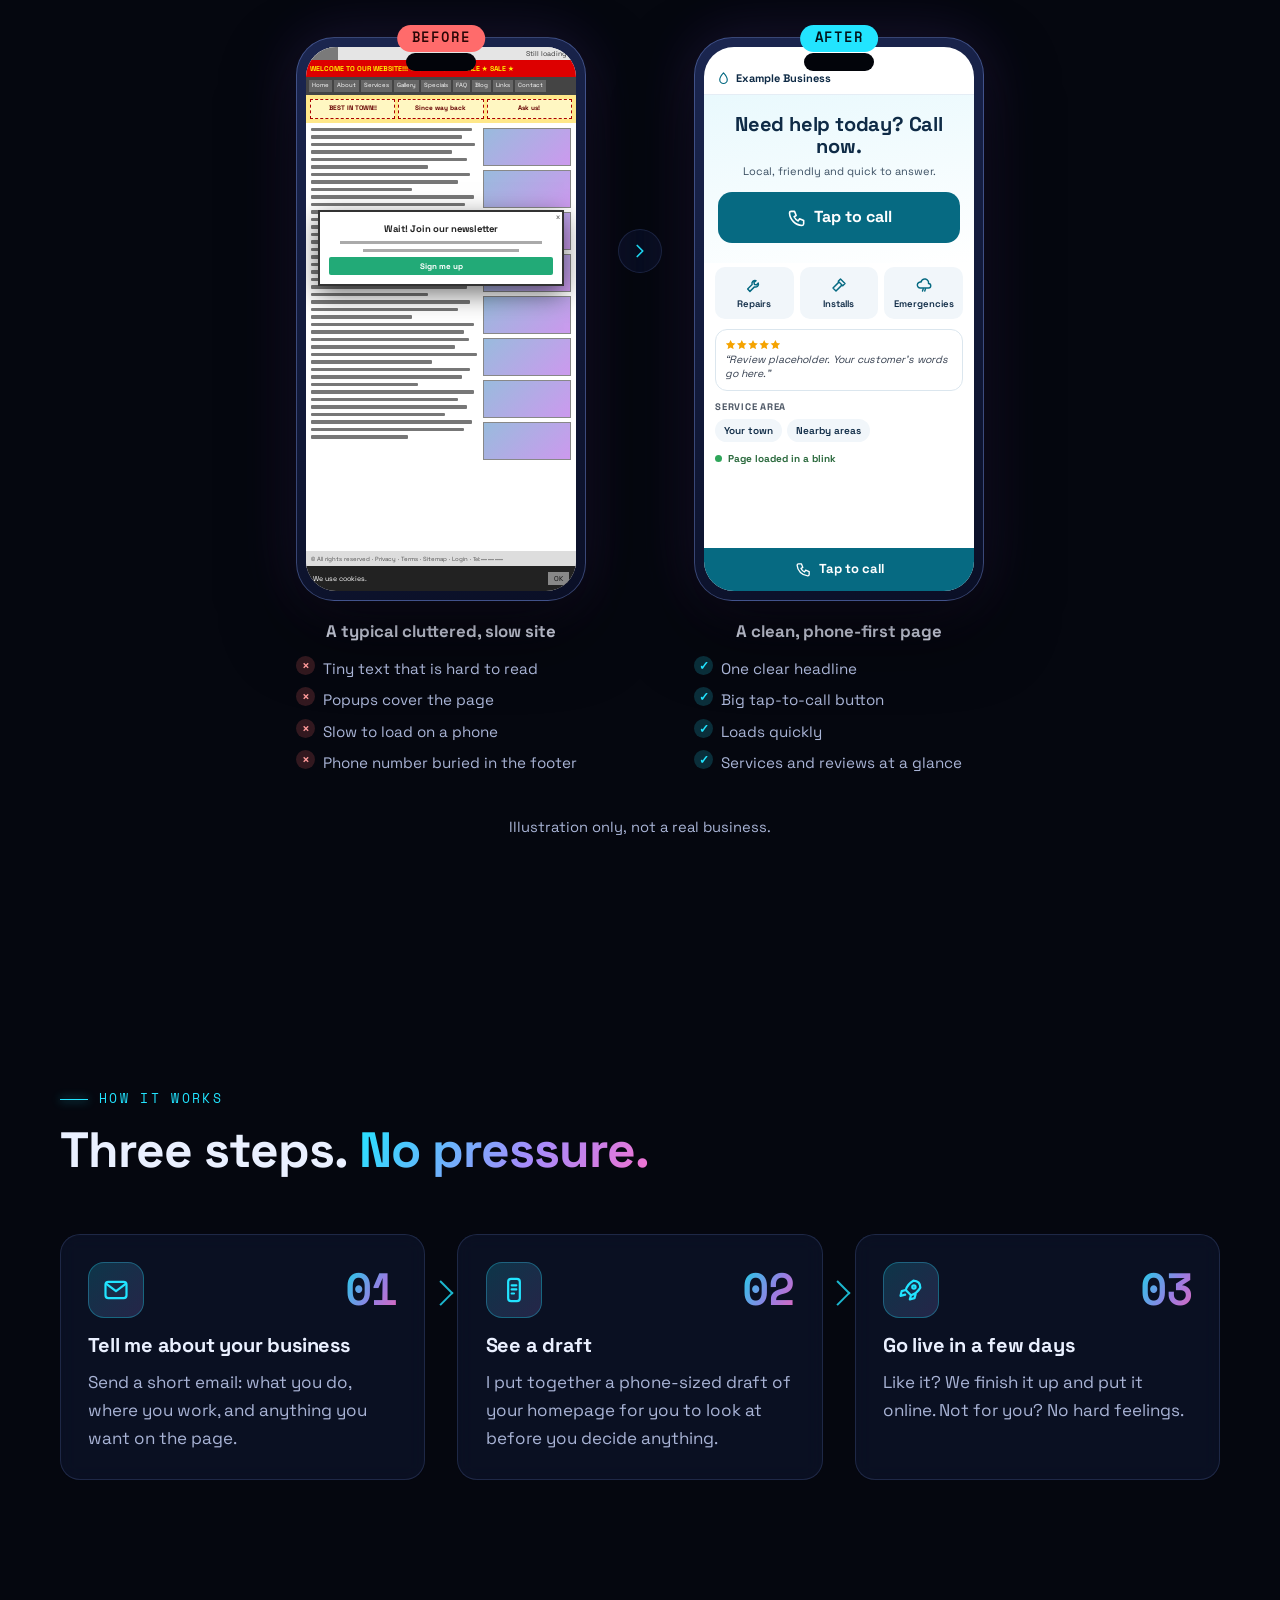
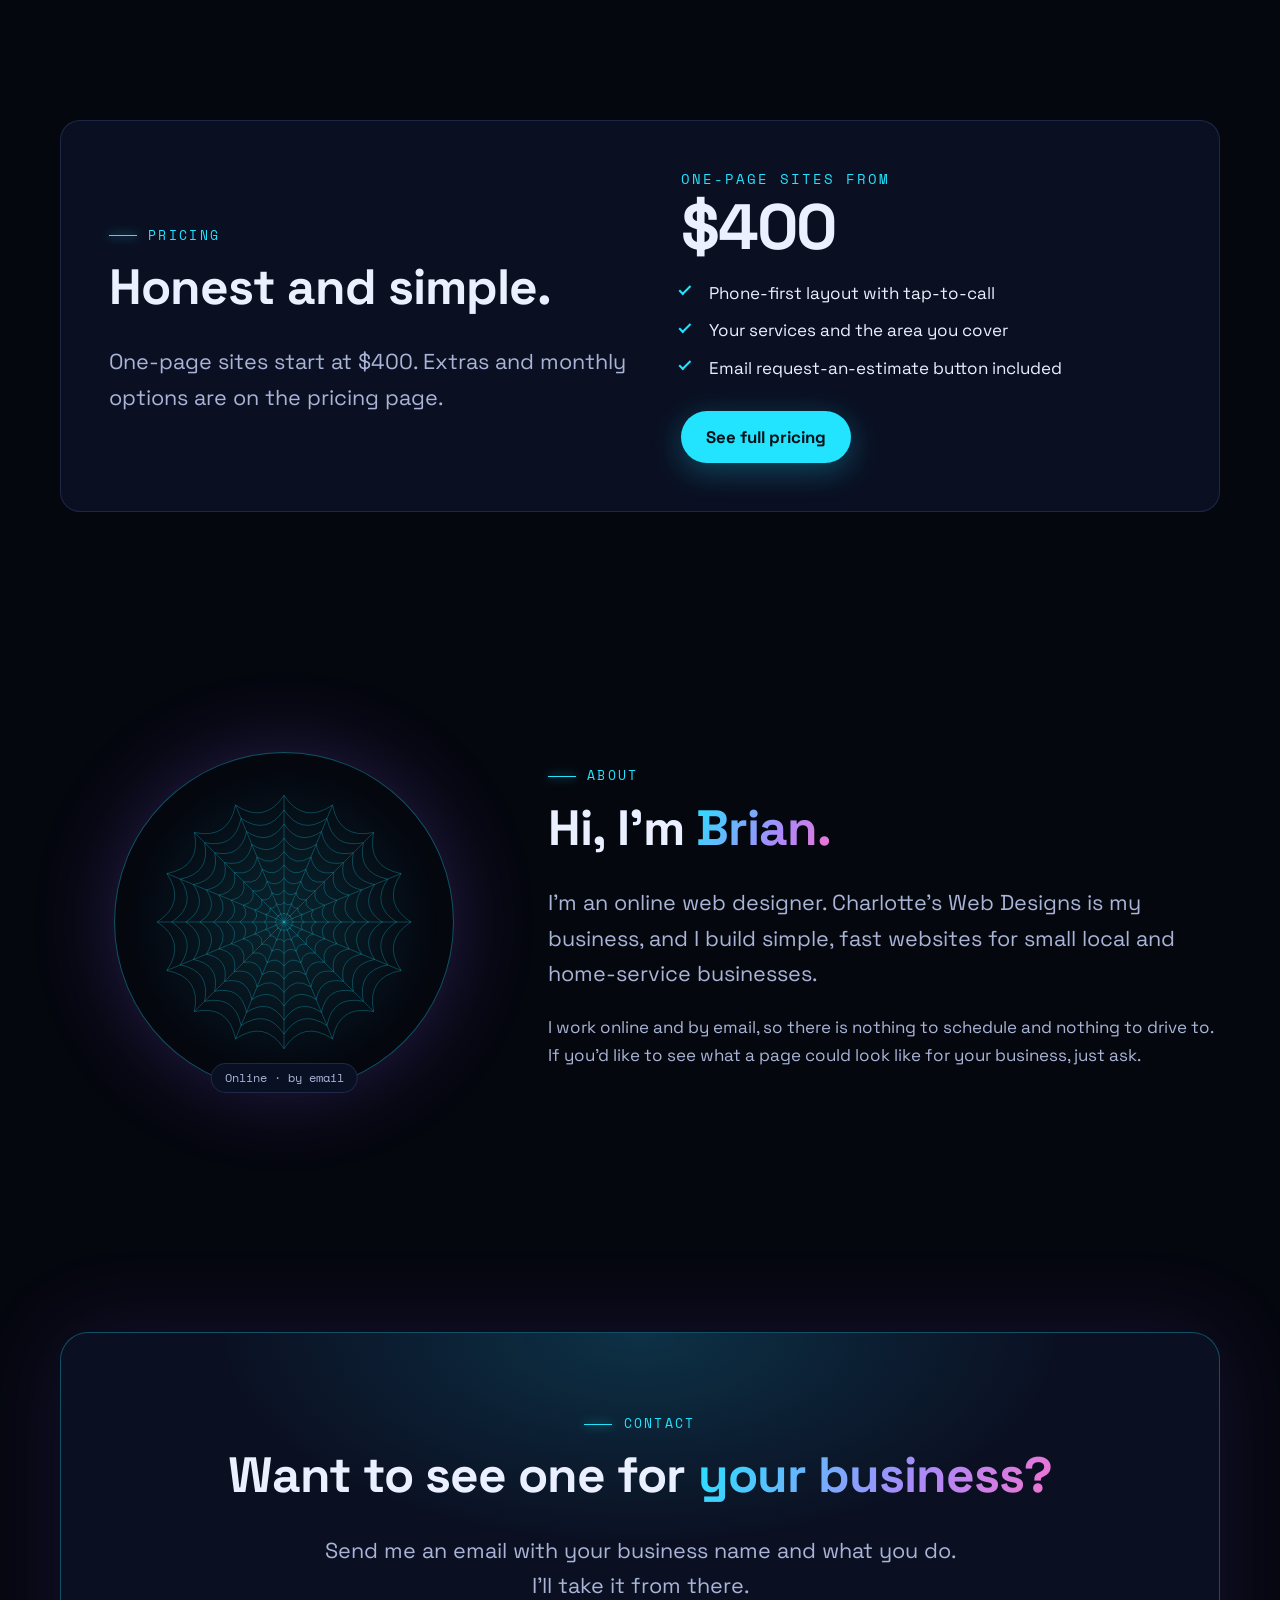
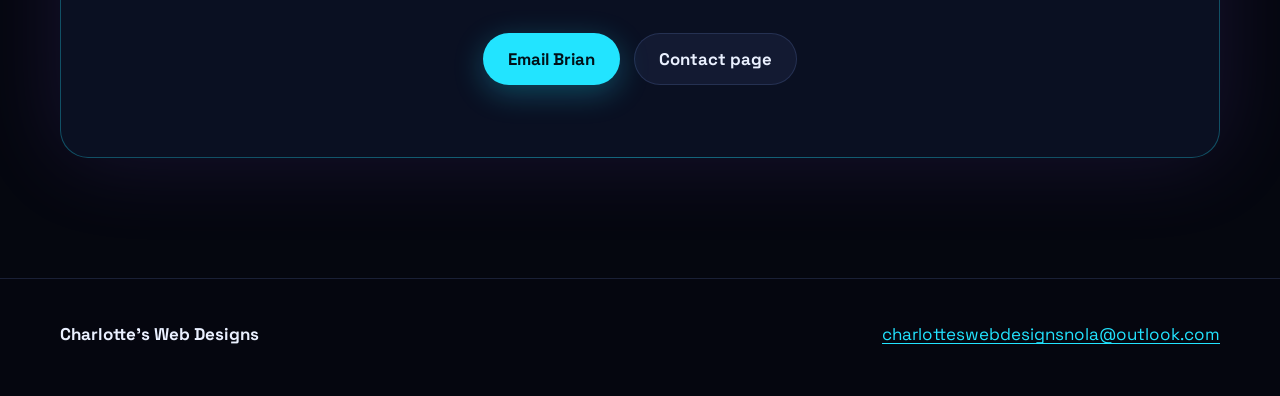
==== commit 5e563941: "Add Our work section: River Oaks listing site (featured) and Tiger Poker, with live-site screenshots" ====
--- a/index.html
+++ b/index.html
@@ -377,6 +377,40 @@
 @keyframes ringc{0%{box-shadow:0 0 0 0 rgba(34,228,255,.6)}70%{box-shadow:0 0 0 12px rgba(34,228,255,0)}100%{box-shadow:0 0 0 0 rgba(34,228,255,0)}}
 @media(max-width:640px){.phones{gap:2.4rem}}
 .cmp-bad{padding-bottom:22px}
+
+/* ===== our work (real projects) ===== */
+.sr{position:absolute;width:1px;height:1px;padding:0;margin:-1px;overflow:hidden;clip:rect(0 0 0 0);white-space:nowrap;border:0}
+.ow-grid{display:grid;gap:1.4rem;grid-template-columns:1fr;align-items:start}
+@media(min-width:980px){.ow-grid{grid-template-columns:1.55fr 1fr;gap:1.6rem}}
+.ow-card{padding:0;display:flex;flex-direction:column}
+.ow-feature{border-color:rgba(34,228,255,.38);box-shadow:0 0 70px rgba(34,228,255,.10),0 0 120px rgba(139,92,246,.12)}
+.ow-media{position:relative;padding:clamp(1rem,3vw,1.6rem) clamp(1rem,3vw,1.6rem) 0;padding-right:clamp(3.6rem,13vw,6.5rem);
+  background:radial-gradient(500px 260px at 30% 0%,rgba(34,228,255,.14),transparent 70%),radial-gradient(400px 260px at 100% 100%,rgba(167,139,250,.16),transparent 70%);border-bottom:1px solid var(--line)}
+.ow-side .ow-media{padding-right:clamp(3.2rem,12vw,4.6rem)}
+.ow-media figure{margin:0}
+.ow-browser{border:1px solid rgba(140,170,255,.28);border-bottom:0;border-radius:12px 12px 0 0;overflow:hidden;background:#0a1024;box-shadow:0 20px 50px rgba(0,0,0,.45)}
+.ow-chrome{display:flex;align-items:center;gap:.4rem;padding:.55rem .75rem;background:rgba(16,24,52,.95);border-bottom:1px solid var(--line)}
+.ow-chrome i{width:8px;height:8px;border-radius:50%;background:rgba(140,170,255,.35);flex:none}
+.ow-chrome i:first-child{background:var(--cyan);box-shadow:0 0 8px var(--cyan)}
+.ow-chrome span{margin-left:.5rem;flex:1;min-width:0;font:400 .72rem/1.6 var(--mono);color:var(--muted);background:rgba(5,7,15,.6);border:1px solid var(--line);border-radius:999px;padding:0 .7rem;white-space:nowrap;overflow:hidden;text-overflow:ellipsis}
+.ow-browser img{width:100%;height:auto;aspect-ratio:16/10;object-fit:cover;object-position:top}
+.ow-phone{position:absolute;right:clamp(.8rem,2.6vw,1.4rem);bottom:-1px;width:clamp(5.4rem,20vw,9.5rem);border:3px solid #1b2547;border-bottom:0;border-radius:18px 18px 0 0;overflow:hidden;background:#000;
+  box-shadow:0 0 0 1px rgba(34,228,255,.35),0 18px 40px rgba(0,0,0,.55),0 0 30px rgba(34,228,255,.18)}
+.ow-side .ow-phone{width:clamp(4.8rem,17vw,6.6rem)}
+.ow-phone img{width:100%;height:auto;aspect-ratio:360/600;object-fit:cover;object-position:top}
+.ow-body{padding:clamp(1.3rem,3.5vw,1.9rem)}
+.ow-body h3{font-size:clamp(1.35rem,3.4vw,1.75rem);margin-bottom:.5em}
+.ow-side .ow-body h3{font-size:1.35rem}
+.ow-meta{display:flex;flex-wrap:wrap;align-items:center;gap:.6rem;margin-bottom:.9rem}
+.ow-badge{font:700 .72rem/1 var(--mono);letter-spacing:.14em;text-transform:uppercase;color:#021018;background:var(--cyan);padding:.4rem .65rem;border-radius:999px;box-shadow:0 0 18px rgba(34,228,255,.4)}
+.ow-kind{font:400 .78rem/1 var(--mono);letter-spacing:.14em;text-transform:uppercase;color:var(--cyan)}
+.ow-tags{display:flex;flex-wrap:wrap;gap:.5rem;margin:1.2rem 0 0;padding:0;list-style:none}
+.ow-tags li{font:400 .76rem/1 var(--mono);padding:.5rem .75rem;border:1px solid var(--line);border-radius:999px;color:var(--muted);background:rgba(10,16,36,.6)}
+.ow-body .btn-row{margin-top:1.5rem}
+.ow-body .btn svg{width:18px;height:18px}
+.ow-card:hover .ow-browser{border-color:rgba(34,228,255,.5)}
+@media(min-width:821px) and (max-width:980px){nav a{padding:.55rem .6rem;font-size:.95rem}nav ul{gap:.1rem}}
+@media(min-width:821px) and (max-width:900px){nav a{padding:.5rem .45rem;font-size:.9rem}.brand{font-size:.98rem}.brand svg{width:30px;height:30px}}
 </style>
 <script>document.documentElement.className+=" js"</script>
 </head>
@@ -387,6 +421,7 @@
 <button class="menu-btn" aria-expanded="false" aria-controls="nav" aria-label="Menu"><span></span></button>
 <nav id="nav" aria-label="Main"><ul>
 <li><a href="index.html#what">What I do</a></li>
+<li><a href="index.html#our-work">Our work</a></li>
 <li><a href="index.html#work">Sample work</a></li>
 <li><a href="index.html#how">How it works</a></li>
 <li><a href="pricing.html">Pricing</a></li>
@@ -414,6 +449,38 @@
 <article class="card reveal" style="--d:0.32s"><div class="icon"><svg viewBox="0 0 24 24" fill="none" stroke="currentColor" stroke-width="1.8" stroke-linecap="round" stroke-linejoin="round"><path d="M4 5h16v11H9l-5 4Z"/></svg></div><h3>Plain-English process</h3><p>You tell me about your business by email. No jargon and no tech homework.</p></article>
 <article class="card reveal" style="--d:0.4s"><div class="icon"><svg viewBox="0 0 24 24" fill="none" stroke="currentColor" stroke-width="1.8" stroke-linecap="round" stroke-linejoin="round"><path d="m12 3 9 5-9 5-9-5Z"/><path d="m3 13 9 5 9-5"/></svg></div><h3>Room to grow</h3><p>Start with one page. Add pages or extras later if you need them.</p></article>
 </div></div></section>
+
+<section id="our-work" aria-labelledby="ow-h"><div class="wrap">
+<div class="sec-head reveal"><span class="eyebrow">Our work</span><h2 id="ow-h">Real sites, <span class="grad">live right now.</span></h2><p>A couple of projects I designed and built. Both are live, so you can open them and look around for yourself.</p></div>
+<div class="ow-grid">
+<article class="card ow-card ow-feature reveal">
+<div class="ow-media">
+<figure class="ow-browser"><div class="ow-chrome" aria-hidden="true"><i></i><i></i><i></i><span>5816riveroaks.com</span></div><img src="work/riveroaks-desktop-1280.webp" srcset="work/riveroaks-desktop-720.webp 720w, work/riveroaks-desktop-1280.webp 1280w" sizes="(min-width:980px) 680px, (min-width:600px) 88vw, 92vw" width="1280" height="800" loading="lazy" decoding="async" alt="Desktop screenshot of the 5816 River Oaks Rd S listing site: office/warehouse for lease in Elmwood Industrial Park, with a photo of the building and key specs."></figure>
+<figure class="ow-phone"><img src="work/riveroaks-phone-360.webp" width="360" height="779" loading="lazy" decoding="async" alt="The same listing site on a phone."></figure>
+</div>
+<div class="ow-body">
+<div class="ow-meta"><span class="ow-badge">Featured</span><span class="ow-kind">Property listing website</span></div>
+<h3>5816 River Oaks Rd S</h3>
+<p>A single-property website for an office/warehouse for lease in Elmwood Industrial Park. Photos, full specs, a floor plan section and a location map all live on one page that works on phones and desktops.</p>
+<ul class="ow-tags" aria-label="Site features"><li>Real estate listing</li><li>Photo gallery</li><li>Floor plan</li><li>Location map</li></ul>
+<div class="btn-row"><a class="btn btn-primary" href="https://5816riveroaks.com" target="_blank" rel="noopener">Visit site<svg viewBox="0 0 24 24" fill="none" stroke="currentColor" stroke-width="1.9" stroke-linecap="round" stroke-linejoin="round" aria-hidden="true"><path d="M14 4h6v6M20 4l-9 9M18 14v5a1 1 0 0 1-1 1H5a1 1 0 0 1-1-1V7a1 1 0 0 1 1-1h5"/></svg><span class="sr">(opens in a new tab)</span></a></div>
+</div>
+</article>
+<article class="card ow-card ow-side reveal" style="--d:.12s">
+<div class="ow-media">
+<figure class="ow-browser"><div class="ow-chrome" aria-hidden="true"><i></i><i></i><i></i><span>playtigerpoker.com</span></div><img src="work/tiger-desktop-720.webp" srcset="work/tiger-desktop-720.webp 720w, work/tiger-desktop-1280.webp 1280w" sizes="(min-width:980px) 420px, (min-width:600px) 88vw, 92vw" width="720" height="450" loading="lazy" decoding="async" alt="Desktop screenshot of Tiger Poker: the sign-up screen for a free play-money Texas Hold'em game."></figure>
+<figure class="ow-phone"><img src="work/tiger-phone-360.webp" width="360" height="779" loading="lazy" decoding="async" alt="Tiger Poker on a phone."></figure>
+</div>
+<div class="ow-body">
+<div class="ow-meta"><span class="ow-kind">Custom web app</span></div>
+<h3>Tiger Poker</h3>
+<p>A multiplayer Texas Hold&#39;em web app where people play with friends or practice against bots, using free play chips only. Players can check every hand&#39;s shuffle for fairness right in their browser.</p>
+<ul class="ow-tags" aria-label="App features"><li>Web app</li><li>Multiplayer</li><li>Player accounts</li></ul>
+<div class="btn-row"><a class="btn btn-ghost" href="https://playtigerpoker.com" target="_blank" rel="noopener">Visit site<svg viewBox="0 0 24 24" fill="none" stroke="currentColor" stroke-width="1.9" stroke-linecap="round" stroke-linejoin="round" aria-hidden="true"><path d="M14 4h6v6M20 4l-9 9M18 14v5a1 1 0 0 1-1 1H5a1 1 0 0 1-1-1V7a1 1 0 0 1 1-1h5"/></svg><span class="sr">(opens in a new tab)</span></a></div>
+</div>
+</article>
+</div>
+</div></section>
 
 <section id="work" aria-labelledby="work-h"><div class="wrap">
 <div class="sec-head reveal"><span class="eyebrow">Sample work</span><p class="badge-ex">Example designs, not real clients</p><h2 id="work-h">What a phone-first page <span class="grad">looks like.</span></h2><p>What a $400 one-page starter site can look like for the kinds of businesses I design for. These are example designs, not real clients.</p></div>
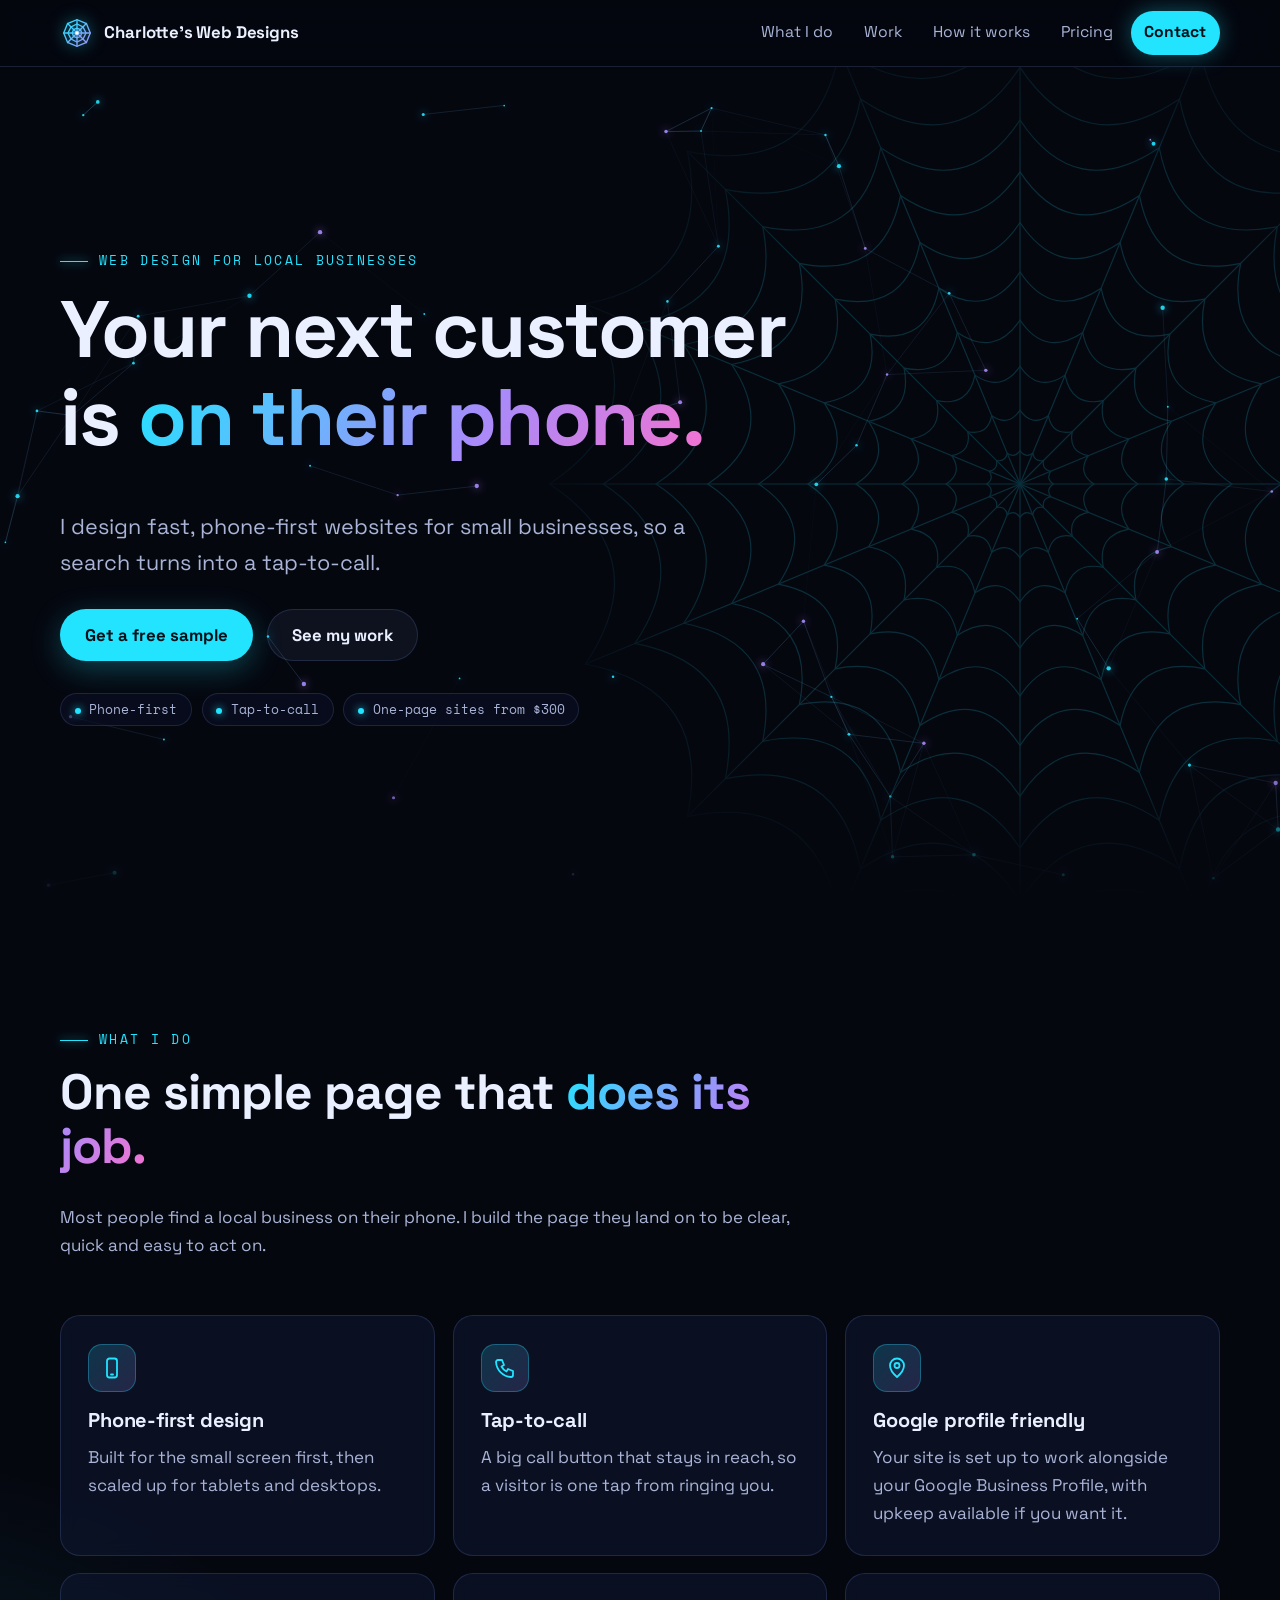
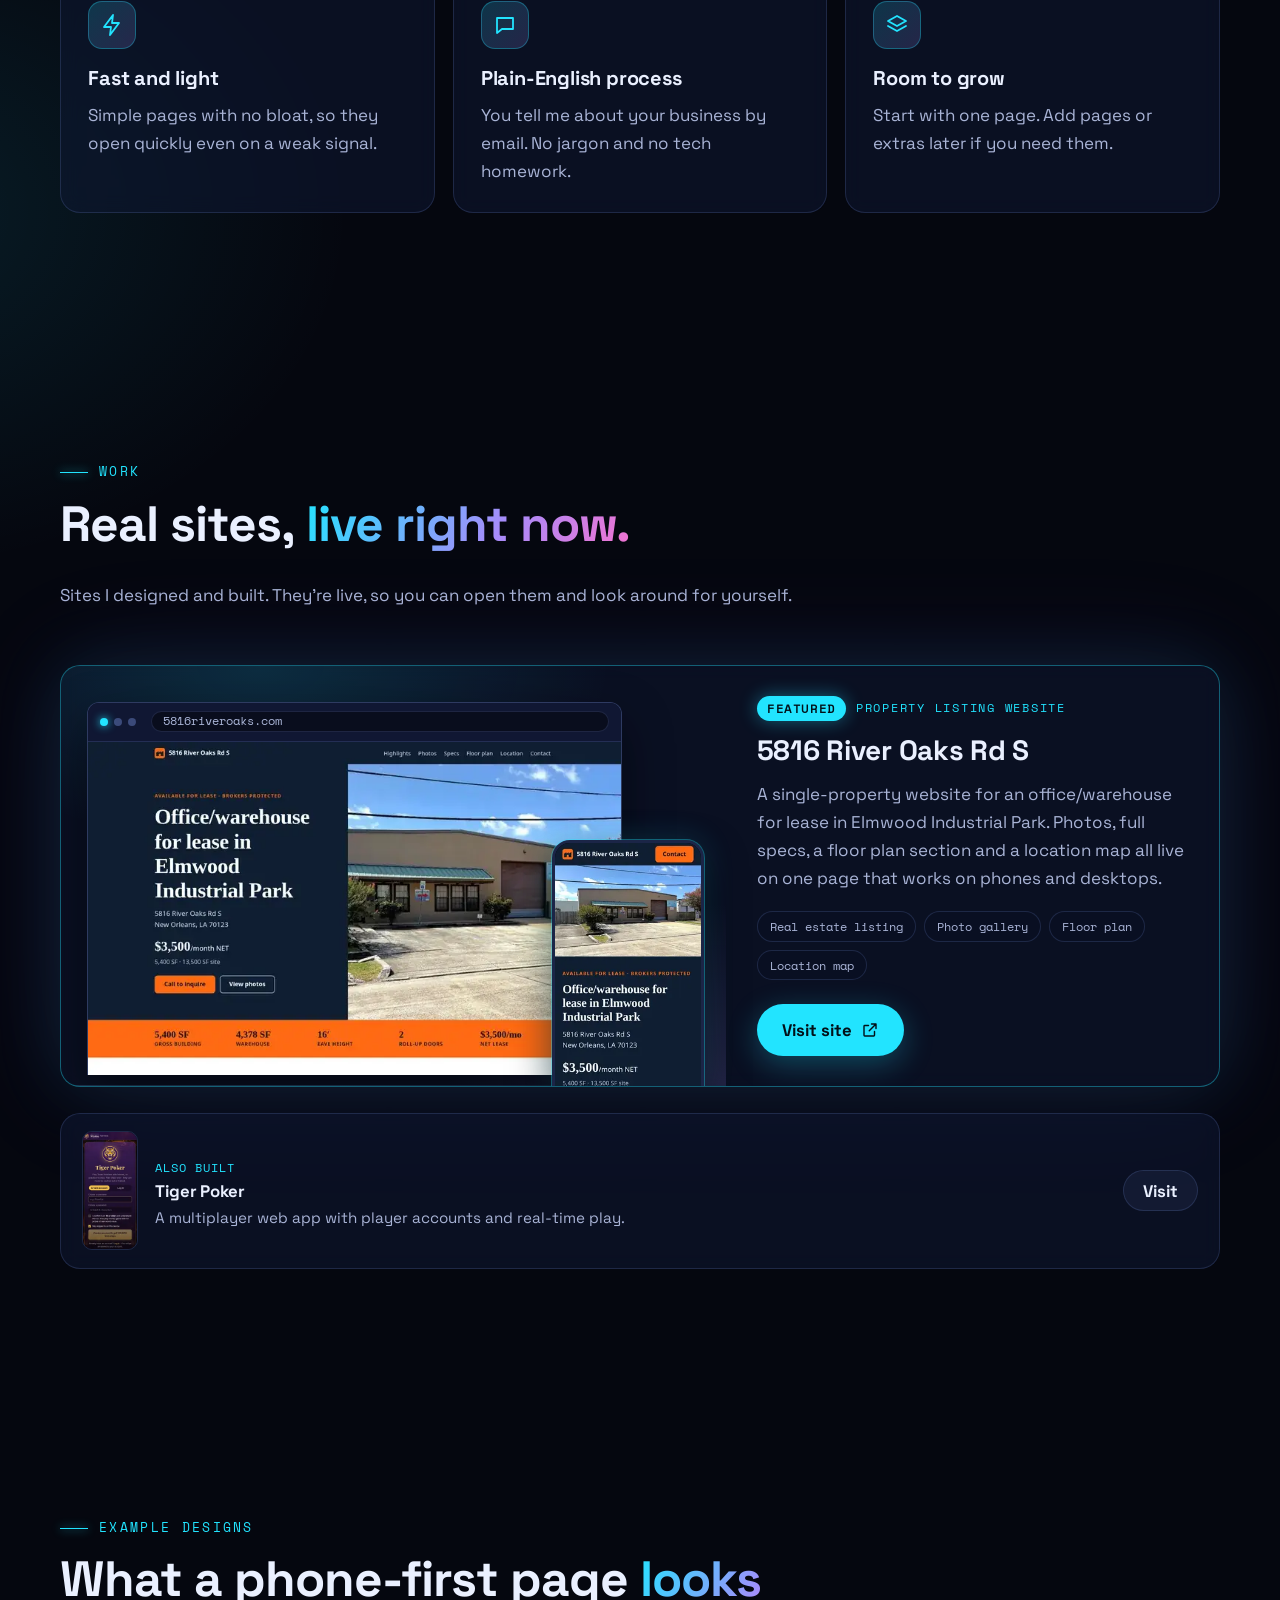
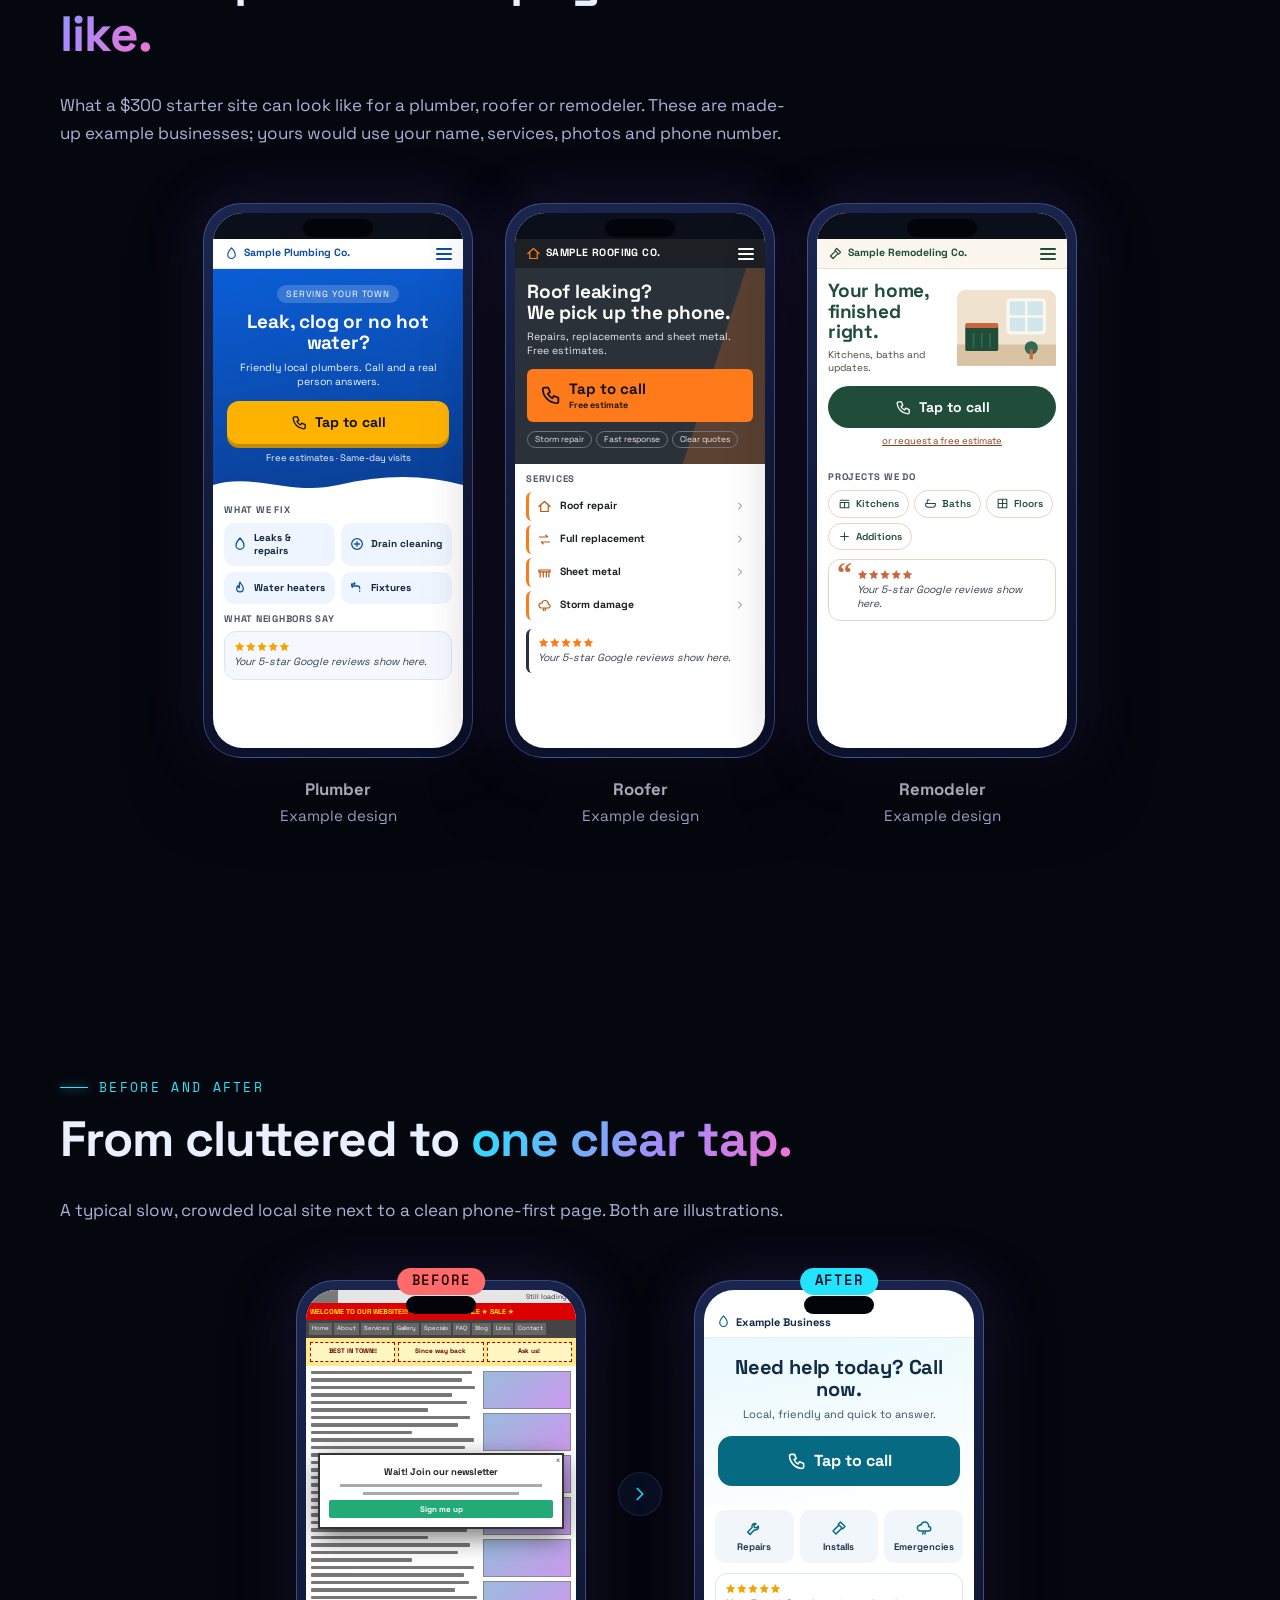
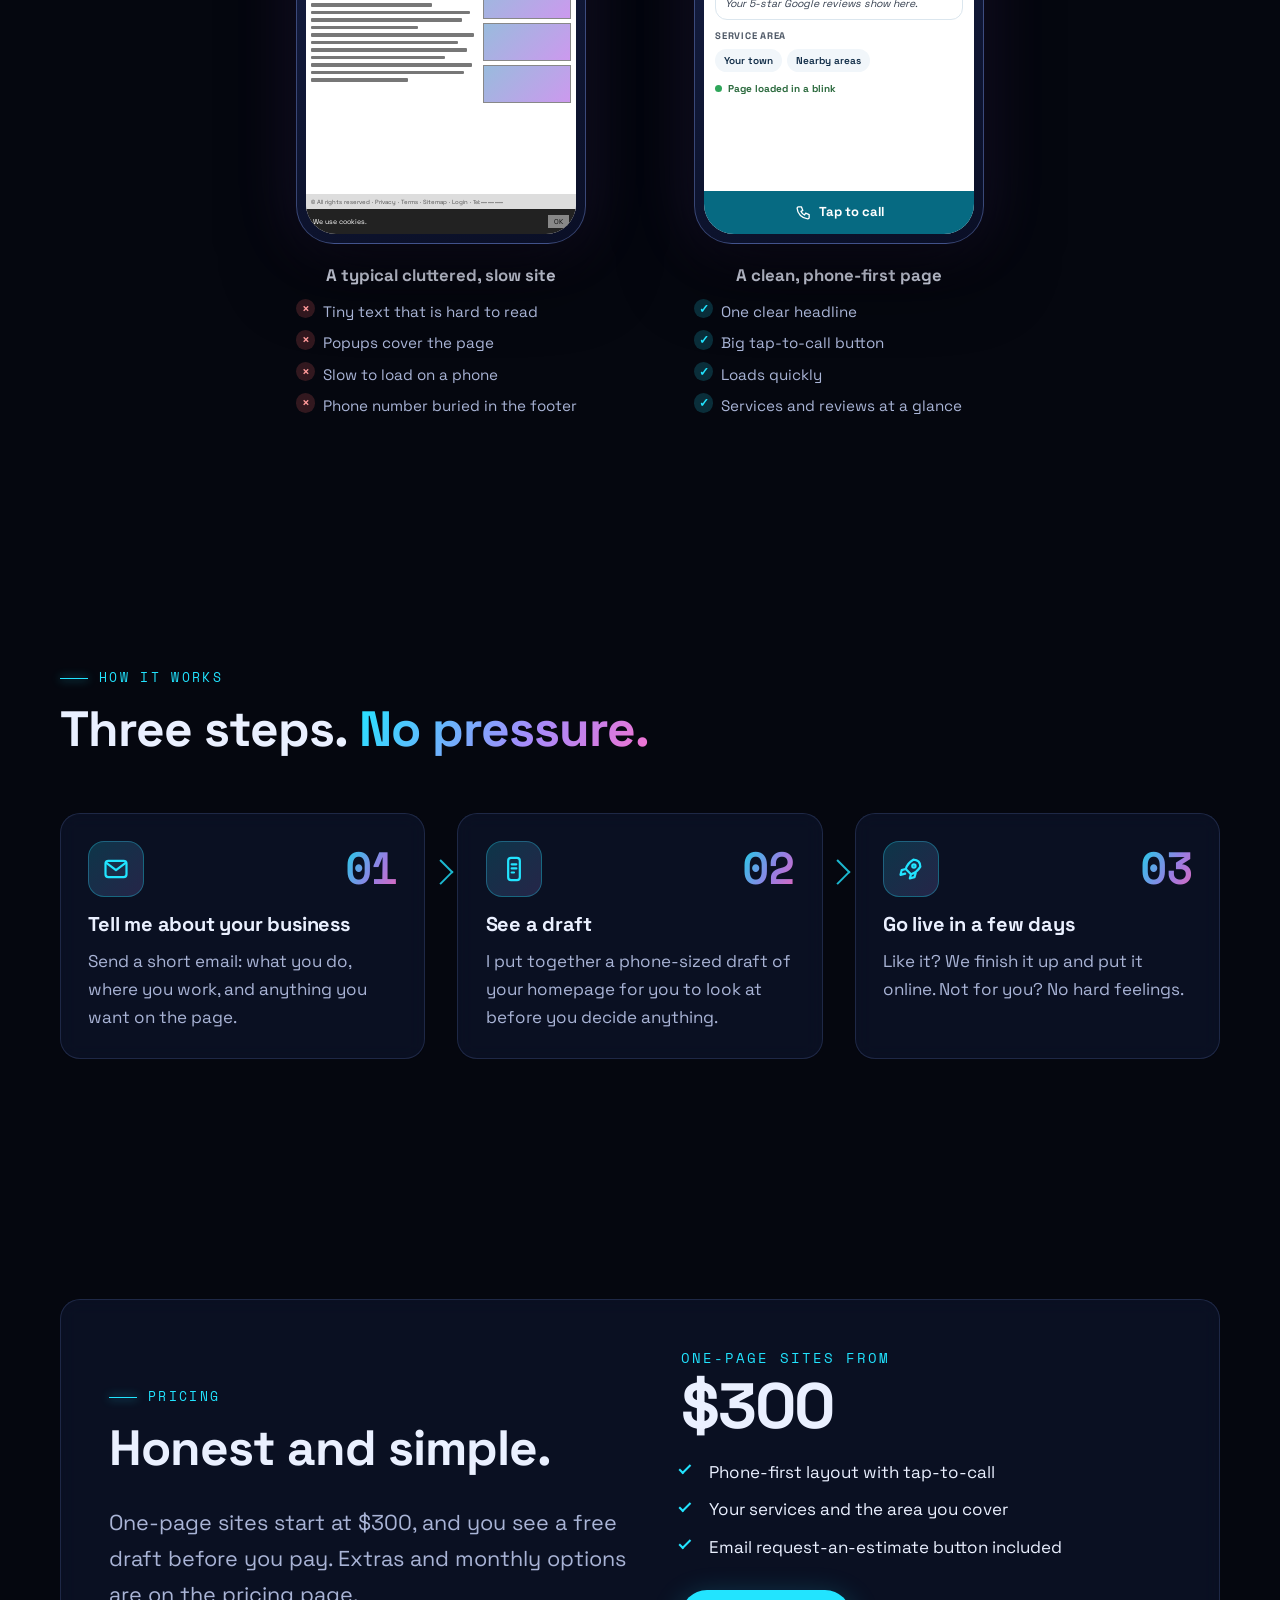
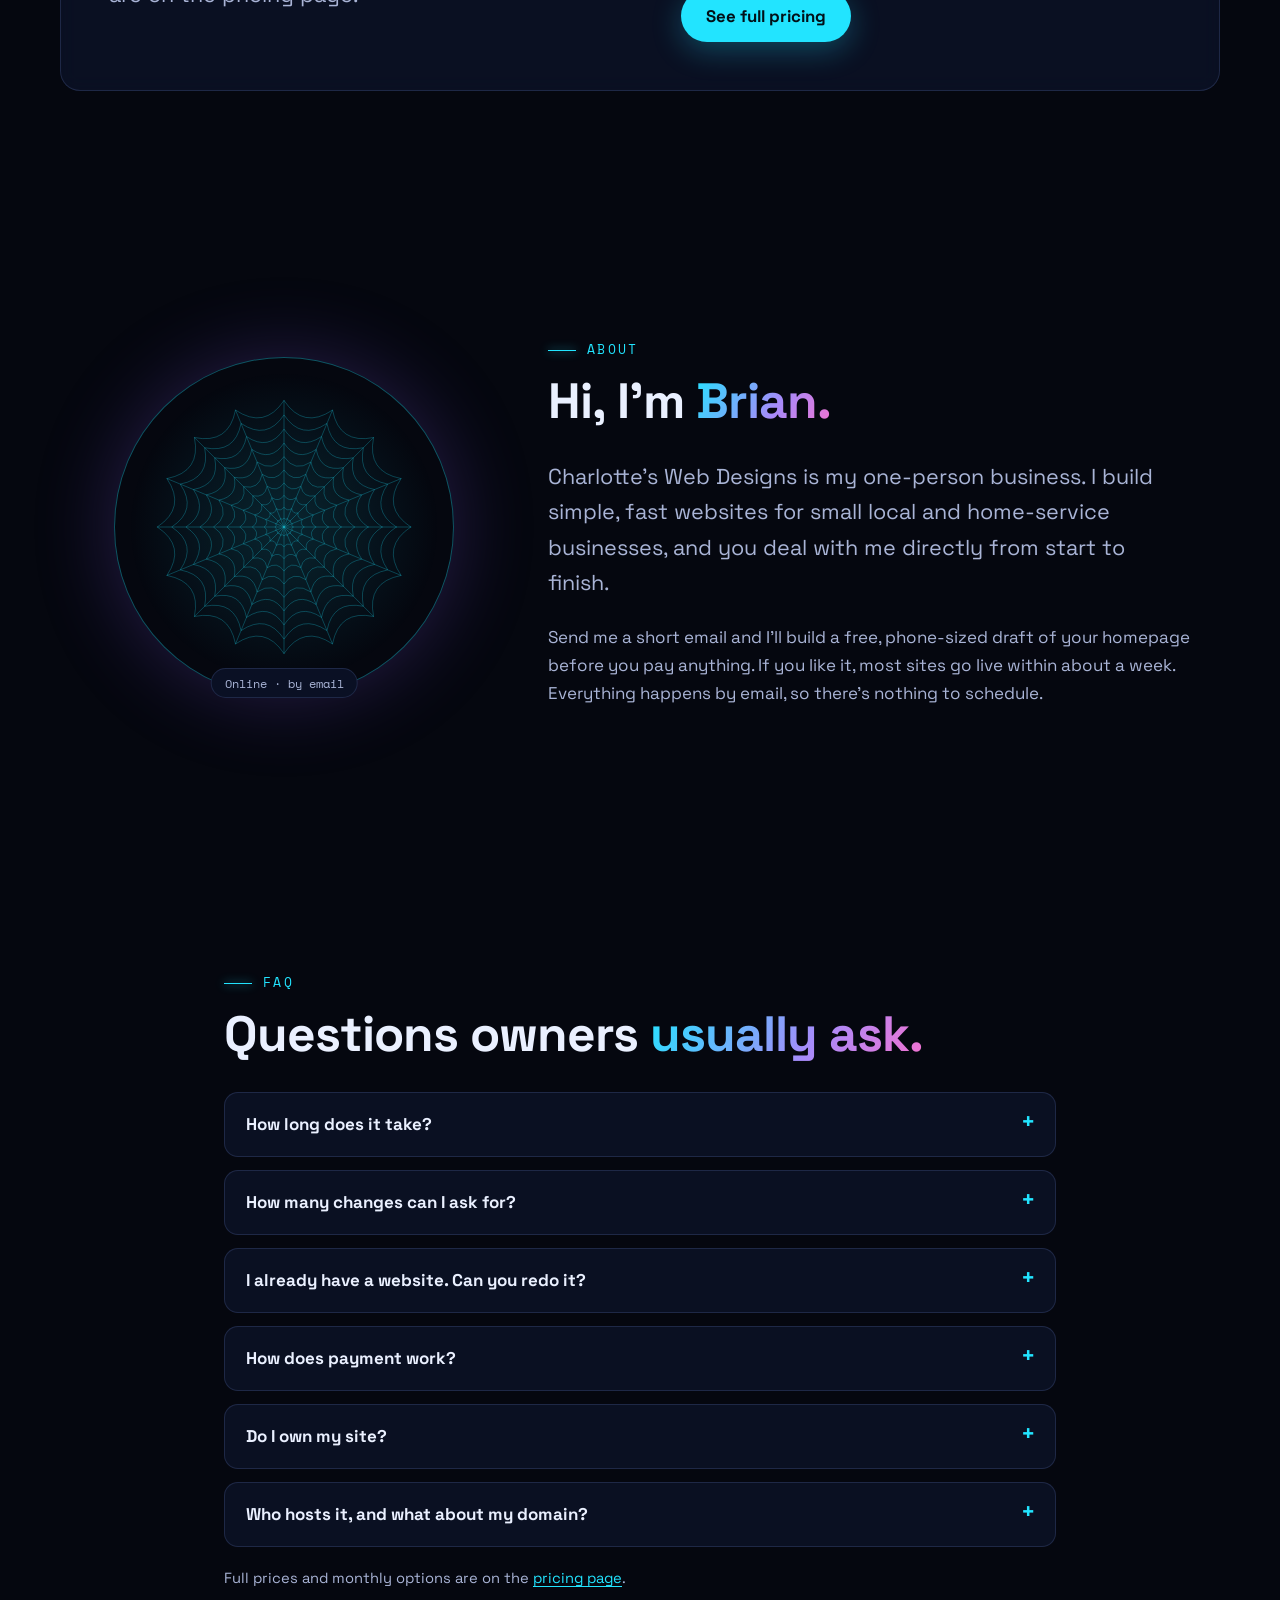
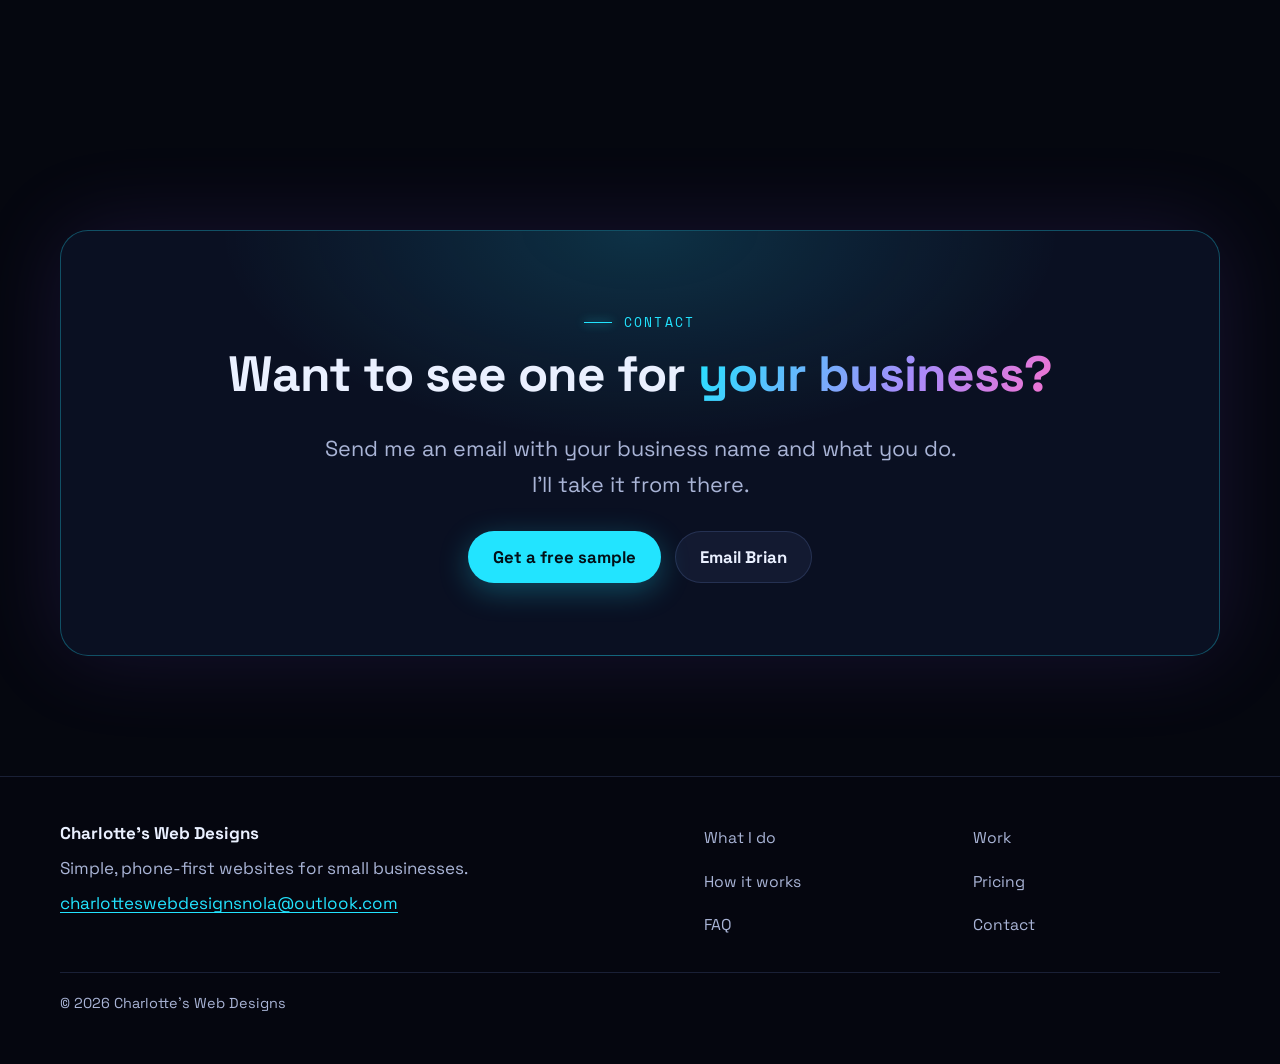
==== commit 9823913d: "Site review fixes: lower prices ($300 starter), ownership/hosting block, FAQ, Work nav merge, Tiger " ====
--- a/index.html
+++ b/index.html
@@ -4,15 +4,16 @@
 <meta charset="utf-8">
 <meta name="viewport" content="width=device-width,initial-scale=1">
 <title>Charlotte's Web Designs | Phone-first websites for local businesses</title>
-<meta name="description" content="Charlotte's Web Designs builds fast, phone-first one-page websites with tap-to-call for small local and home-service businesses. One-page sites from $400.">
+<meta name="description" content="Charlotte's Web Designs builds fast, phone-first one-page websites with tap-to-call for small local and home-service businesses. One-page sites from $300.">
 <meta name="theme-color" content="#05070f">
 <meta name="color-scheme" content="dark">
-<link rel="icon" href="[data-uri]" type="image/svg+xml">
+<link rel="icon" href="favicon.ico" sizes="48x48">
+<link rel="icon" href="favicon.svg" type="image/svg+xml">
 <link rel="apple-touch-icon" href="icon-180.png">
 <meta property="og:type" content="website">
 <meta property="og:site_name" content="Charlotte&#39;s Web Designs">
 <meta property="og:title" content="Charlotte's Web Designs | Phone-first websites for local businesses">
-<meta property="og:description" content="Charlotte's Web Designs builds fast, phone-first one-page websites with tap-to-call for small local and home-service businesses. One-page sites from $400.">
+<meta property="og:description" content="Charlotte's Web Designs builds fast, phone-first one-page websites with tap-to-call for small local and home-service businesses. One-page sites from $300.">
 <link rel="canonical" href="https://charlotteswebdesignsnola.com/">
 <meta property="og:url" content="https://charlotteswebdesignsnola.com/">
 <meta property="og:image" content="https://charlotteswebdesignsnola.com/og.png">
@@ -412,6 +413,31 @@
 @media(min-width:821px) and (max-width:980px){nav a{padding:.55rem .6rem;font-size:.95rem}nav ul{gap:.1rem}}
 @media(min-width:821px) and (max-width:900px){nav a{padding:.5rem .45rem;font-size:.9rem}.brand{font-size:.98rem}.brand svg{width:30px;height:30px}}
 </style>
+<style>
+/* ===== site-review fixes (Nov 2026) ===== */
+.foot2{display:grid;grid-template-columns:1fr;gap:1.6rem;align-items:start;justify-content:stretch}
+@media(min-width:760px){.foot2{grid-template-columns:1.2fr 1fr}}
+.foot-brand p{margin:0 0 .45rem}
+.foot-nav ul{list-style:none;margin:0;padding:0;display:grid;grid-template-columns:repeat(2,minmax(0,1fr));gap:.2rem 1.4rem}
+.foot-nav a{display:inline-block;padding:.45rem 0;color:var(--muted);text-decoration:none}
+.foot-nav a:hover,.foot-nav a:focus-visible{color:var(--ink);text-decoration:underline}
+.foot2 .copy{grid-column:1/-1;border-top:1px solid var(--line);padding-top:1.2rem;font-size:.9rem}
+.s-gap{height:26px;background:#0b0f1a}
+.ow-grid{grid-template-columns:1fr!important}
+@media(min-width:980px){.ow-feature{display:grid!important;grid-template-columns:1.35fr 1fr;align-items:center}.ow-feature .ow-media{height:100%;display:flex;align-items:center}}
+.ow-also{display:flex;gap:1.1rem;align-items:center;padding:1.1rem 1.3rem}
+.ow-also img{width:56px;height:auto;border-radius:10px;border:1px solid var(--line);flex:none}
+.ow-also h3{font-size:1.05rem;margin:.15rem 0 .25rem}
+.ow-also p{margin:0;color:var(--muted);font-size:.95rem}
+.ow-also .ow-kind{font:400 .72rem/1.2 var(--mono);letter-spacing:.08em;text-transform:uppercase;color:var(--cyan)}
+.ow-also{flex-wrap:wrap}.ow-also>div{flex:1 1 13rem!important}.ow-also a{white-space:nowrap;min-height:2.6rem;padding:.55rem 1.2rem}
+@media(max-width:560px){.ow-also a{margin-left:calc(56px + 1.1rem)}}
+.own-grid{display:grid;gap:1rem;grid-template-columns:1fr}
+@media(min-width:760px){.own-grid{grid-template-columns:1fr 1fr}}
+.own-grid .card h3{font-size:1.1rem;margin:0 0 .4rem}
+.own-grid .card p{margin:0;color:var(--muted)}
+@media(max-width:820px),(pointer:coarse){.hero-web{animation:none!important}}
+</style>
 <script>document.documentElement.className+=" js"</script>
 </head>
 <body>
@@ -421,8 +447,7 @@
 <button class="menu-btn" aria-expanded="false" aria-controls="nav" aria-label="Menu"><span></span></button>
 <nav id="nav" aria-label="Main"><ul>
 <li><a href="index.html#what">What I do</a></li>
-<li><a href="index.html#our-work">Our work</a></li>
-<li><a href="index.html#work">Sample work</a></li>
+<li><a href="index.html#work">Work</a></li>
 <li><a href="index.html#how">How it works</a></li>
 <li><a href="pricing.html">Pricing</a></li>
 <li><a href="contact.html" class="cta">Contact</a></li>
@@ -435,8 +460,8 @@
 <span class="eyebrow">Web design for local businesses</span>
 <h1 id="h1">Your next customer is <span class="grad">on their phone.</span></h1>
 <p class="lead">I design fast, phone-first websites for small businesses, so a search turns into a tap-to-call.</p>
-<div class="btn-row"><a class="btn btn-primary" data-hero-cta href="mailto:charlotteswebdesignsnola@outlook.com?subject=Website%20sample%20request">Email me for a free sample</a><a class="btn btn-ghost" href="#work">See sample work</a></div>
-<ul class="chips" aria-label="Highlights"><li>Phone-first</li><li>Tap-to-call</li><li>One-page sites from $400</li></ul>
+<div class="btn-row"><a class="btn btn-primary" data-hero-cta href="contact.html">Get a free sample</a><a class="btn btn-ghost" href="#work">See my work</a></div>
+<ul class="chips" aria-label="Highlights"><li>Phone-first</li><li>Tap-to-call</li><li>One-page sites from $300</li></ul>
 </div></section>
 
 <section id="what" aria-labelledby="what-h"><div class="wrap">
@@ -450,13 +475,13 @@
 <article class="card reveal" style="--d:0.4s"><div class="icon"><svg viewBox="0 0 24 24" fill="none" stroke="currentColor" stroke-width="1.8" stroke-linecap="round" stroke-linejoin="round"><path d="m12 3 9 5-9 5-9-5Z"/><path d="m3 13 9 5 9-5"/></svg></div><h3>Room to grow</h3><p>Start with one page. Add pages or extras later if you need them.</p></article>
 </div></div></section>
 
-<section id="our-work" aria-labelledby="ow-h"><div class="wrap">
-<div class="sec-head reveal"><span class="eyebrow">Our work</span><h2 id="ow-h">Real sites, <span class="grad">live right now.</span></h2><p>A couple of projects I designed and built. Both are live, so you can open them and look around for yourself.</p></div>
+<section id="work" aria-labelledby="ow-h"><div class="wrap">
+<div class="sec-head reveal"><span class="eyebrow">Work</span><h2 id="ow-h">Real sites, <span class="grad">live right now.</span></h2><p>Sites I designed and built. They&#39;re live, so you can open them and look around for yourself.</p></div>
 <div class="ow-grid">
 <article class="card ow-card ow-feature reveal">
 <div class="ow-media">
-<figure class="ow-browser"><div class="ow-chrome" aria-hidden="true"><i></i><i></i><i></i><span>5816riveroaks.com</span></div><img src="work/riveroaks-desktop-1280.webp" srcset="work/riveroaks-desktop-720.webp 720w, work/riveroaks-desktop-1280.webp 1280w" sizes="(min-width:980px) 680px, (min-width:600px) 88vw, 92vw" width="1280" height="800" loading="lazy" decoding="async" alt="Desktop screenshot of the 5816 River Oaks Rd S listing site: office/warehouse for lease in Elmwood Industrial Park, with a photo of the building and key specs."></figure>
-<figure class="ow-phone"><img src="work/riveroaks-phone-360.webp" width="360" height="779" loading="lazy" decoding="async" alt="The same listing site on a phone."></figure>
+<figure class="ow-browser"><div class="ow-chrome" aria-hidden="true"><i></i><i></i><i></i><span>5816riveroaks.com</span></div><img src="work/riveroaks-desktop-1280.webp" srcset="work/riveroaks-desktop-720.webp 720w, work/riveroaks-desktop-1280.webp 1280w" sizes="(min-width:980px) 640px, 92vw" width="1280" height="800" loading="lazy" decoding="async" alt="Desktop screenshot of the 5816 River Oaks Rd S listing site: office/warehouse for lease in Elmwood Industrial Park, with a photo of the building and key specs."></figure>
+<figure class="ow-phone"><img src="work/riveroaks-phone-240.webp" width="240" height="519" loading="lazy" decoding="async" alt="The same listing site on a phone."></figure>
 </div>
 <div class="ow-body">
 <div class="ow-meta"><span class="ow-badge">Featured</span><span class="ow-kind">Property listing website</span></div>
@@ -466,51 +491,38 @@
 <div class="btn-row"><a class="btn btn-primary" href="https://5816riveroaks.com" target="_blank" rel="noopener">Visit site<svg viewBox="0 0 24 24" fill="none" stroke="currentColor" stroke-width="1.9" stroke-linecap="round" stroke-linejoin="round" aria-hidden="true"><path d="M14 4h6v6M20 4l-9 9M18 14v5a1 1 0 0 1-1 1H5a1 1 0 0 1-1-1V7a1 1 0 0 1 1-1h5"/></svg><span class="sr">(opens in a new tab)</span></a></div>
 </div>
 </article>
-<article class="card ow-card ow-side reveal" style="--d:.12s">
-<div class="ow-media">
-<figure class="ow-browser"><div class="ow-chrome" aria-hidden="true"><i></i><i></i><i></i><span>playtigerpoker.com</span></div><img src="work/tiger-desktop-720.webp" srcset="work/tiger-desktop-720.webp 720w, work/tiger-desktop-1280.webp 1280w" sizes="(min-width:980px) 420px, (min-width:600px) 88vw, 92vw" width="720" height="450" loading="lazy" decoding="async" alt="Desktop screenshot of Tiger Poker: the sign-up screen for a free play-money Texas Hold'em game."></figure>
-<figure class="ow-phone"><img src="work/tiger-phone-360.webp" width="360" height="779" loading="lazy" decoding="async" alt="Tiger Poker on a phone."></figure>
-</div>
-<div class="ow-body">
-<div class="ow-meta"><span class="ow-kind">Custom web app</span></div>
-<h3>Tiger Poker</h3>
-<p>A multiplayer Texas Hold&#39;em web app where people play with friends or practice against bots, using free play chips only. Players can check every hand&#39;s shuffle for fairness right in their browser.</p>
-<ul class="ow-tags" aria-label="App features"><li>Web app</li><li>Multiplayer</li><li>Player accounts</li></ul>
-<div class="btn-row"><a class="btn btn-ghost" href="https://playtigerpoker.com" target="_blank" rel="noopener">Visit site<svg viewBox="0 0 24 24" fill="none" stroke="currentColor" stroke-width="1.9" stroke-linecap="round" stroke-linejoin="round" aria-hidden="true"><path d="M14 4h6v6M20 4l-9 9M18 14v5a1 1 0 0 1-1 1H5a1 1 0 0 1-1-1V7a1 1 0 0 1 1-1h5"/></svg><span class="sr">(opens in a new tab)</span></a></div>
-</div>
-</article>
+<article class="card ow-also reveal" style="--d:.12s"><img src="work/tiger-phone-160.webp" width="160" height="346" loading="lazy" decoding="async" alt="Tiger Poker on a phone."><div style="flex:1"><span class="ow-kind">Also built</span><h3>Tiger Poker</h3><p>A multiplayer web app with player accounts and real-time play.</p></div><a class="btn btn-ghost" href="https://playtigerpoker.com" target="_blank" rel="noopener">Visit<span class="sr"> Tiger Poker (opens in a new tab)</span></a></article>
 </div>
 </div></section>
 
-<section id="work" aria-labelledby="work-h"><div class="wrap">
-<div class="sec-head reveal"><span class="eyebrow">Sample work</span><p class="badge-ex">Example designs, not real clients</p><h2 id="work-h">What a phone-first page <span class="grad">looks like.</span></h2><p>What a $400 one-page starter site can look like for the kinds of businesses I design for. These are example designs, not real clients.</p></div>
+<section id="samples" aria-labelledby="work-h"><div class="wrap">
+<div class="sec-head reveal"><span class="eyebrow">Example designs</span><h2 id="work-h">What a phone-first page <span class="grad">looks like.</span></h2><p>What a $300 starter site can look like for a plumber, roofer or remodeler. These are made-up example businesses; yours would use your name, services, photos and phone number.</p></div>
 <div class="phones">
-<figure class="phone-fig reveal"><div class="phone"><div class="screen mk mk-a" role="img" aria-label="Example phone homepage for a plumbing business: headline, big tap-to-call button, four services and a reviews placeholder"><div class="s-rib" aria-hidden="true">EXAMPLE DESIGN · NOT A REAL BUSINESS</div>
+<figure class="phone-fig reveal"><div class="phone"><div class="screen mk mk-a" role="img" aria-label="Example phone homepage for a plumbing business: headline, big tap-to-call button, four services and a Google reviews section"><div class="s-gap" aria-hidden="true"></div>
 <div class="mk-bar" aria-hidden="true"><span class="mk-logo"><svg viewBox="0 0 24 24" fill="none" stroke="currentColor" stroke-width="1.9" stroke-linecap="round" stroke-linejoin="round" aria-hidden="true"><path d="M12 3s6 6.5 6 11a6 6 0 0 1-12 0c0-4.5 6-11 6-11Z"/></svg>Sample Plumbing Co.</span><span class="mk-burger"><i></i></span></div>
 <div class="mk-hero" aria-hidden="true"><small>Serving your town</small><b>Leak, clog or no hot water?</b><p>Friendly local plumbers. Call and a real person answers.</p>
 <span class="mk-call pulse"><svg viewBox="0 0 24 24" fill="none" stroke="currentColor" stroke-width="1.9" stroke-linecap="round" stroke-linejoin="round" aria-hidden="true"><path d="M5 4h4l2 5-2.5 1.5a11 11 0 0 0 5 5L15 13l5 2v4a2 2 0 0 1-2 2A16 16 0 0 1 3 6a2 2 0 0 1 2-2Z"/></svg>Tap to call</span><em>Free estimates · Same-day visits</em>
 <svg class="mk-wave" viewBox="0 0 252 22" preserveAspectRatio="none"><path d="M0 10c40-14 80 12 126 0s86-12 126 0v12H0z" fill="#fff"/></svg></div>
 <div class="mk-sec" aria-hidden="true"><h4>What we fix</h4><div class="mk-tiles"><span><svg viewBox="0 0 24 24" fill="none" stroke="currentColor" stroke-width="1.9" stroke-linecap="round" stroke-linejoin="round" aria-hidden="true"><path d="M12 3s6 6.5 6 11a6 6 0 0 1-12 0c0-4.5 6-11 6-11Z"/></svg><b>Leaks &amp; repairs</b></span><span><svg viewBox="0 0 24 24" fill="none" stroke="currentColor" stroke-width="1.9" stroke-linecap="round" stroke-linejoin="round" aria-hidden="true"><circle cx="12" cy="12" r="8"/><path d="M8.5 12h7M12 8.5v7"/></svg><b>Drain cleaning</b></span><span><svg viewBox="0 0 24 24" fill="none" stroke="currentColor" stroke-width="1.9" stroke-linecap="round" stroke-linejoin="round" aria-hidden="true"><path d="M12 3c.6 3.6 5 5.2 5 9.8a5 5 0 0 1-10 0c0-1.9.9-3.1 2-4.1 0 1.9.9 2.9 2 2.9 0-3-.8-5 1-8.6Z"/></svg><b>Water heaters</b></span><span><svg viewBox="0 0 24 24" fill="none" stroke="currentColor" stroke-width="1.9" stroke-linecap="round" stroke-linejoin="round" aria-hidden="true"><path d="M4 9h9a3 3 0 0 1 3 3v1M4 9V6h5M8.5 6V4M16 16.5v.5"/><path d="M5 9v2"/></svg><b>Fixtures</b></span></div></div>
-<div class="mk-sec" aria-hidden="true"><h4>What neighbors say</h4><div class="mk-rev"><svg class="mk-stars" viewBox="0 0 65 11" fill="#f5a300" aria-hidden="true"><path transform="translate(0 0)" d="M6.5 0.8l1.7 3.6 3.9.5-2.9 2.7.8 3.9-3.5-2-3.5 2 .8-3.9L.9 4.9l3.9-.5z"/><path transform="translate(13 0)" d="M6.5 0.8l1.7 3.6 3.9.5-2.9 2.7.8 3.9-3.5-2-3.5 2 .8-3.9L.9 4.9l3.9-.5z"/><path transform="translate(26 0)" d="M6.5 0.8l1.7 3.6 3.9.5-2.9 2.7.8 3.9-3.5-2-3.5 2 .8-3.9L.9 4.9l3.9-.5z"/><path transform="translate(39 0)" d="M6.5 0.8l1.7 3.6 3.9.5-2.9 2.7.8 3.9-3.5-2-3.5 2 .8-3.9L.9 4.9l3.9-.5z"/><path transform="translate(52 0)" d="M6.5 0.8l1.7 3.6 3.9.5-2.9 2.7.8 3.9-3.5-2-3.5 2 .8-3.9L.9 4.9l3.9-.5z"/></svg><p>&ldquo;Reviews go here. Your customer&#39;s words go here.&rdquo;</p><small>Customer name, Your town</small></div></div></div></div><figcaption><b>Plumber</b>Example design</figcaption></figure>
-<figure class="phone-fig reveal"><div class="phone"><div class="screen mk mk-b" role="img" aria-label="Example phone homepage for a roofing business: headline, big tap-to-call button, four services and a reviews placeholder"><div class="s-rib" aria-hidden="true">EXAMPLE DESIGN · NOT A REAL BUSINESS</div>
+<div class="mk-sec" aria-hidden="true"><h4>What neighbors say</h4><div class="mk-rev"><svg class="mk-stars" viewBox="0 0 65 11" fill="#f5a300" aria-hidden="true"><path transform="translate(0 0)" d="M6.5 0.8l1.7 3.6 3.9.5-2.9 2.7.8 3.9-3.5-2-3.5 2 .8-3.9L.9 4.9l3.9-.5z"/><path transform="translate(13 0)" d="M6.5 0.8l1.7 3.6 3.9.5-2.9 2.7.8 3.9-3.5-2-3.5 2 .8-3.9L.9 4.9l3.9-.5z"/><path transform="translate(26 0)" d="M6.5 0.8l1.7 3.6 3.9.5-2.9 2.7.8 3.9-3.5-2-3.5 2 .8-3.9L.9 4.9l3.9-.5z"/><path transform="translate(39 0)" d="M6.5 0.8l1.7 3.6 3.9.5-2.9 2.7.8 3.9-3.5-2-3.5 2 .8-3.9L.9 4.9l3.9-.5z"/><path transform="translate(52 0)" d="M6.5 0.8l1.7 3.6 3.9.5-2.9 2.7.8 3.9-3.5-2-3.5 2 .8-3.9L.9 4.9l3.9-.5z"/></svg><p>Your 5-star Google reviews show here.</p></div></div></div></div><figcaption><b>Plumber</b>Example design</figcaption></figure>
+<figure class="phone-fig reveal"><div class="phone"><div class="screen mk mk-b" role="img" aria-label="Example phone homepage for a roofing business: headline, big tap-to-call button, four services and a Google reviews section"><div class="s-gap" aria-hidden="true"></div>
 <div class="mk-bar" aria-hidden="true"><span class="mk-logo"><svg viewBox="0 0 24 24" fill="none" stroke="currentColor" stroke-width="1.9" stroke-linecap="round" stroke-linejoin="round" aria-hidden="true"><path d="M3 12 12 4l9 8M6 10v10h12V10"/></svg>SAMPLE ROOFING CO.</span><span class="mk-burger"><i></i></span></div>
 <div class="mk-hero" aria-hidden="true"><b>Roof leaking?<br>We pick up the phone.</b><p>Repairs, replacements and sheet metal. Free estimates.</p>
 <span class="mk-call pulse"><svg viewBox="0 0 24 24" fill="none" stroke="currentColor" stroke-width="1.9" stroke-linecap="round" stroke-linejoin="round" aria-hidden="true"><path d="M5 4h4l2 5-2.5 1.5a11 11 0 0 0 5 5L15 13l5 2v4a2 2 0 0 1-2 2A16 16 0 0 1 3 6a2 2 0 0 1 2-2Z"/></svg><span>Tap to call<small>Free estimate</small></span></span>
 <div class="mk-pills"><span>Storm repair</span><span>Fast response</span><span>Clear quotes</span></div></div>
 <div class="mk-sec" aria-hidden="true"><h4>Services</h4><ul class="mk-list"><li><svg viewBox="0 0 24 24" fill="none" stroke="currentColor" stroke-width="1.9" stroke-linecap="round" stroke-linejoin="round" aria-hidden="true"><path d="M3 12 12 4l9 8M6 10v10h12V10"/></svg><b>Roof repair</b><svg viewBox="0 0 24 24" fill="none" stroke="currentColor" stroke-width="1.9" stroke-linecap="round" stroke-linejoin="round" aria-hidden="true" class="mk-chev"><path d="m9 6 6 6-6 6"/></svg></li><li><svg viewBox="0 0 24 24" fill="none" stroke="currentColor" stroke-width="1.9" stroke-linecap="round" stroke-linejoin="round" aria-hidden="true"><path d="M4 8h13l-3-3M20 16H7l3 3"/></svg><b>Full replacement</b><svg viewBox="0 0 24 24" fill="none" stroke="currentColor" stroke-width="1.9" stroke-linecap="round" stroke-linejoin="round" aria-hidden="true" class="mk-chev"><path d="m9 6 6 6-6 6"/></svg></li><li><svg viewBox="0 0 24 24" fill="none" stroke="currentColor" stroke-width="1.9" stroke-linecap="round" stroke-linejoin="round" aria-hidden="true"><path d="M3 8h18v3H3zM5 11v8M10 11v8M15 11v8M19 11v8"/></svg><b>Sheet metal</b><svg viewBox="0 0 24 24" fill="none" stroke="currentColor" stroke-width="1.9" stroke-linecap="round" stroke-linejoin="round" aria-hidden="true" class="mk-chev"><path d="m9 6 6 6-6 6"/></svg></li><li><svg viewBox="0 0 24 24" fill="none" stroke="currentColor" stroke-width="1.9" stroke-linecap="round" stroke-linejoin="round" aria-hidden="true"><path d="M7 16a4 4 0 1 1 1-7.9A5 5 0 0 1 18 10a3 3 0 0 1 0 6H7Z"/><path d="m11 17-1 3m4-3-1 3"/></svg><b>Storm damage</b><svg viewBox="0 0 24 24" fill="none" stroke="currentColor" stroke-width="1.9" stroke-linecap="round" stroke-linejoin="round" aria-hidden="true" class="mk-chev"><path d="m9 6 6 6-6 6"/></svg></li></ul></div>
-<div class="mk-sec" aria-hidden="true"><div class="mk-rev"><svg class="mk-stars" viewBox="0 0 65 11" fill="#ff7a1a" aria-hidden="true"><path transform="translate(0 0)" d="M6.5 0.8l1.7 3.6 3.9.5-2.9 2.7.8 3.9-3.5-2-3.5 2 .8-3.9L.9 4.9l3.9-.5z"/><path transform="translate(13 0)" d="M6.5 0.8l1.7 3.6 3.9.5-2.9 2.7.8 3.9-3.5-2-3.5 2 .8-3.9L.9 4.9l3.9-.5z"/><path transform="translate(26 0)" d="M6.5 0.8l1.7 3.6 3.9.5-2.9 2.7.8 3.9-3.5-2-3.5 2 .8-3.9L.9 4.9l3.9-.5z"/><path transform="translate(39 0)" d="M6.5 0.8l1.7 3.6 3.9.5-2.9 2.7.8 3.9-3.5-2-3.5 2 .8-3.9L.9 4.9l3.9-.5z"/><path transform="translate(52 0)" d="M6.5 0.8l1.7 3.6 3.9.5-2.9 2.7.8 3.9-3.5-2-3.5 2 .8-3.9L.9 4.9l3.9-.5z"/></svg><p>&ldquo;Review placeholder. Your customer&#39;s words go here.&rdquo;</p><small>Customer name</small></div></div></div></div><figcaption><b>Roofer</b>Example design</figcaption></figure>
-<figure class="phone-fig reveal"><div class="phone"><div class="screen mk mk-c" role="img" aria-label="Example phone homepage for a remodeling business: headline, big tap-to-call button, four services and a reviews placeholder"><div class="s-rib" aria-hidden="true">EXAMPLE DESIGN · NOT A REAL BUSINESS</div>
+<div class="mk-sec" aria-hidden="true"><div class="mk-rev"><svg class="mk-stars" viewBox="0 0 65 11" fill="#ff7a1a" aria-hidden="true"><path transform="translate(0 0)" d="M6.5 0.8l1.7 3.6 3.9.5-2.9 2.7.8 3.9-3.5-2-3.5 2 .8-3.9L.9 4.9l3.9-.5z"/><path transform="translate(13 0)" d="M6.5 0.8l1.7 3.6 3.9.5-2.9 2.7.8 3.9-3.5-2-3.5 2 .8-3.9L.9 4.9l3.9-.5z"/><path transform="translate(26 0)" d="M6.5 0.8l1.7 3.6 3.9.5-2.9 2.7.8 3.9-3.5-2-3.5 2 .8-3.9L.9 4.9l3.9-.5z"/><path transform="translate(39 0)" d="M6.5 0.8l1.7 3.6 3.9.5-2.9 2.7.8 3.9-3.5-2-3.5 2 .8-3.9L.9 4.9l3.9-.5z"/><path transform="translate(52 0)" d="M6.5 0.8l1.7 3.6 3.9.5-2.9 2.7.8 3.9-3.5-2-3.5 2 .8-3.9L.9 4.9l3.9-.5z"/></svg><p>Your 5-star Google reviews show here.</p></div></div></div></div><figcaption><b>Roofer</b>Example design</figcaption></figure>
+<figure class="phone-fig reveal"><div class="phone"><div class="screen mk mk-c" role="img" aria-label="Example phone homepage for a remodeling business: headline, big tap-to-call button, four services and a Google reviews section"><div class="s-gap" aria-hidden="true"></div>
 <div class="mk-bar" aria-hidden="true"><span class="mk-logo"><svg viewBox="0 0 24 24" fill="none" stroke="currentColor" stroke-width="1.9" stroke-linecap="round" stroke-linejoin="round" aria-hidden="true"><path d="m14 4 6 6-3 3-6-6ZM11.5 8.5 4 16l4 4 7.5-7.5"/></svg>Sample Remodeling Co.</span><span class="mk-burger"><i></i></span></div>
 <div class="mk-hero" aria-hidden="true"><div class="mk-split"><div><b>Your home, finished right.</b><p>Kitchens, baths and updates.</p></div><svg class="mk-room" viewBox="0 0 120 92" aria-hidden="true"><rect width="120" height="92" rx="10" fill="#efe3d0"/><rect x="0" y="66" width="120" height="26" fill="#d9c3a2"/><rect x="62" y="12" width="44" height="40" rx="3" fill="#cfe6ea" stroke="#fbf6ee" stroke-width="4"/><path d="M84 12v40M62 32h44" stroke="#fbf6ee" stroke-width="3"/><rect x="10" y="44" width="40" height="30" rx="2" fill="#1f4d3a"/><rect x="10" y="40" width="40" height="6" rx="2" fill="#c9673e"/><path d="M20 52v18M30 52v18M40 52v18" stroke="#2f6a52" stroke-width="2"/><circle cx="90" cy="70" r="8" fill="#2f6a52"/><rect x="88" y="72" width="4" height="12" fill="#c9673e"/></svg></div>
 <span class="mk-call pulse"><svg viewBox="0 0 24 24" fill="none" stroke="currentColor" stroke-width="1.9" stroke-linecap="round" stroke-linejoin="round" aria-hidden="true"><path d="M5 4h4l2 5-2.5 1.5a11 11 0 0 0 5 5L15 13l5 2v4a2 2 0 0 1-2 2A16 16 0 0 1 3 6a2 2 0 0 1 2-2Z"/></svg>Tap to call</span><em>or request a free estimate</em></div>
 <div class="mk-sec" aria-hidden="true"><h4>Projects we do</h4><div class="mk-chips"><span><svg viewBox="0 0 24 24" fill="none" stroke="currentColor" stroke-width="1.9" stroke-linecap="round" stroke-linejoin="round" aria-hidden="true"><path d="M4 10h16v10H4zM12 10v10M4 6h16"/></svg>Kitchens</span><span><svg viewBox="0 0 24 24" fill="none" stroke="currentColor" stroke-width="1.9" stroke-linecap="round" stroke-linejoin="round" aria-hidden="true"><path d="M3 12h18v2.5a4.5 4.5 0 0 1-4.5 4.5h-9A4.5 4.5 0 0 1 3 14.5zM6 12V7a2 2 0 0 1 3.7-1"/></svg>Baths</span><span><svg viewBox="0 0 24 24" fill="none" stroke="currentColor" stroke-width="1.9" stroke-linecap="round" stroke-linejoin="round" aria-hidden="true"><path d="M4 4h16v16H4zM4 12h16M12 4v16"/></svg>Floors</span><span><svg viewBox="0 0 24 24" fill="none" stroke="currentColor" stroke-width="1.9" stroke-linecap="round" stroke-linejoin="round" aria-hidden="true"><path d="M12 5v14M5 12h14"/></svg>Additions</span></div></div>
-<div class="mk-sec" aria-hidden="true"><div class="mk-rev"><span class="mk-q">&ldquo;</span><svg class="mk-stars" viewBox="0 0 65 11" fill="#c9673e" aria-hidden="true"><path transform="translate(0 0)" d="M6.5 0.8l1.7 3.6 3.9.5-2.9 2.7.8 3.9-3.5-2-3.5 2 .8-3.9L.9 4.9l3.9-.5z"/><path transform="translate(13 0)" d="M6.5 0.8l1.7 3.6 3.9.5-2.9 2.7.8 3.9-3.5-2-3.5 2 .8-3.9L.9 4.9l3.9-.5z"/><path transform="translate(26 0)" d="M6.5 0.8l1.7 3.6 3.9.5-2.9 2.7.8 3.9-3.5-2-3.5 2 .8-3.9L.9 4.9l3.9-.5z"/><path transform="translate(39 0)" d="M6.5 0.8l1.7 3.6 3.9.5-2.9 2.7.8 3.9-3.5-2-3.5 2 .8-3.9L.9 4.9l3.9-.5z"/><path transform="translate(52 0)" d="M6.5 0.8l1.7 3.6 3.9.5-2.9 2.7.8 3.9-3.5-2-3.5 2 .8-3.9L.9 4.9l3.9-.5z"/></svg><p>Review placeholder. Your customer&#39;s words go here.</p><small>Customer name, Your town</small></div></div></div></div><figcaption><b>Remodeler</b>Example design</figcaption></figure>
+<div class="mk-sec" aria-hidden="true"><div class="mk-rev"><span class="mk-q">&ldquo;</span><svg class="mk-stars" viewBox="0 0 65 11" fill="#c9673e" aria-hidden="true"><path transform="translate(0 0)" d="M6.5 0.8l1.7 3.6 3.9.5-2.9 2.7.8 3.9-3.5-2-3.5 2 .8-3.9L.9 4.9l3.9-.5z"/><path transform="translate(13 0)" d="M6.5 0.8l1.7 3.6 3.9.5-2.9 2.7.8 3.9-3.5-2-3.5 2 .8-3.9L.9 4.9l3.9-.5z"/><path transform="translate(26 0)" d="M6.5 0.8l1.7 3.6 3.9.5-2.9 2.7.8 3.9-3.5-2-3.5 2 .8-3.9L.9 4.9l3.9-.5z"/><path transform="translate(39 0)" d="M6.5 0.8l1.7 3.6 3.9.5-2.9 2.7.8 3.9-3.5-2-3.5 2 .8-3.9L.9 4.9l3.9-.5z"/><path transform="translate(52 0)" d="M6.5 0.8l1.7 3.6 3.9.5-2.9 2.7.8 3.9-3.5-2-3.5 2 .8-3.9L.9 4.9l3.9-.5z"/></svg><p>Your 5-star Google reviews show here.</p></div></div></div></div><figcaption><b>Remodeler</b>Example design</figcaption></figure>
 </div>
-<p class="note reveal">Example designs only, not real clients. Business names, reviews and details are made up. Yours would use your name, your services, your photos and your phone number.</p>
 </div></section>
 
 <section id="compare" aria-labelledby="cmp-h"><div class="wrap">
-<div class="sec-head reveal"><span class="eyebrow">Before and after</span><h2 id="cmp-h">From cluttered to <span class="grad">one clear tap.</span></h2><p>A typical slow, crowded local site next to a clean phone-first page. This is a generic illustration. It is not a real business or a copy of any real company&#39;s site.</p></div>
+<div class="sec-head reveal"><span class="eyebrow">Before and after</span><h2 id="cmp-h">From cluttered to <span class="grad">one clear tap.</span></h2><p>A typical slow, crowded local site next to a clean phone-first page. Both are illustrations.</p></div>
 <div class="cmp">
 <figure class="cmp-col reveal"><span class="cmp-tag bad">Before</span><div class="phone"><div class="screen cmp-bad" role="img" aria-label="Illustration of a slow, cluttered local business website on a phone: loading bar, tiny text, a popup covering the page, a cookie banner and a phone number hidden in the footer">
 <div class="cb-load" aria-hidden="true"><i></i><span>Still loading…</span></div>
@@ -523,17 +535,16 @@
 <div class="cb-cookie" aria-hidden="true">We use cookies. <span>OK</span></div></div></div>
 <figcaption><b>A typical cluttered, slow site</b><ul class="cmp-list bad"><li>Tiny text that is hard to read</li><li>Popups cover the page</li><li>Slow to load on a phone</li><li>Phone number buried in the footer</li></ul></figcaption></figure>
 <div class="cmp-arrow reveal" aria-hidden="true"><svg viewBox="0 0 24 24" fill="none" stroke="currentColor" stroke-width="1.9" stroke-linecap="round" stroke-linejoin="round" aria-hidden="true"><path d="m9 6 6 6-6 6"/></svg></div>
-<figure class="cmp-col reveal" style="--d:.12s"><span class="cmp-tag good">After</span><div class="phone"><div class="screen cmp-good" role="img" aria-label="Illustration of a clean phone-first version: clear headline, a big tap-to-call button, three short services and a reviews placeholder">
+<figure class="cmp-col reveal" style="--d:.12s"><span class="cmp-tag good">After</span><div class="phone"><div class="screen cmp-good" role="img" aria-label="Illustration of a clean phone-first version: clear headline, a big tap-to-call button, three short services and a Google reviews section">
 <div class="cg-bar" aria-hidden="true"><span><svg viewBox="0 0 24 24" fill="none" stroke="currentColor" stroke-width="1.9" stroke-linecap="round" stroke-linejoin="round" aria-hidden="true"><path d="M12 3s6 6.5 6 11a6 6 0 0 1-12 0c0-4.5 6-11 6-11Z"/></svg>Example Business</span></div>
 <div class="cg-hero" aria-hidden="true"><b>Need help today? Call now.</b><p>Local, friendly and quick to answer.</p><span class="mk-call pulse"><svg viewBox="0 0 24 24" fill="none" stroke="currentColor" stroke-width="1.9" stroke-linecap="round" stroke-linejoin="round" aria-hidden="true"><path d="M5 4h4l2 5-2.5 1.5a11 11 0 0 0 5 5L15 13l5 2v4a2 2 0 0 1-2 2A16 16 0 0 1 3 6a2 2 0 0 1 2-2Z"/></svg>Tap to call</span></div>
 <div class="cg-svc" aria-hidden="true"><span><svg viewBox="0 0 24 24" fill="none" stroke="currentColor" stroke-width="1.9" stroke-linecap="round" stroke-linejoin="round" aria-hidden="true"><path d="M14.7 6.3a4 4 0 0 0-5.2 5.1L3.5 17.4 6.6 20.5l6-6a4 4 0 0 0 5.1-5.2l-2.6 2.6-2.5-.6-.6-2.5Z"/></svg>Repairs</span><span><svg viewBox="0 0 24 24" fill="none" stroke="currentColor" stroke-width="1.9" stroke-linecap="round" stroke-linejoin="round" aria-hidden="true"><path d="m14 4 6 6-3 3-6-6ZM11.5 8.5 4 16l4 4 7.5-7.5"/></svg>Installs</span><span><svg viewBox="0 0 24 24" fill="none" stroke="currentColor" stroke-width="1.9" stroke-linecap="round" stroke-linejoin="round" aria-hidden="true"><path d="M7 16a4 4 0 1 1 1-7.9A5 5 0 0 1 18 10a3 3 0 0 1 0 6H7Z"/><path d="m11 17-1 3m4-3-1 3"/></svg>Emergencies</span></div>
-<div class="cg-rev" aria-hidden="true"><svg class="mk-stars" viewBox="0 0 65 11" fill="#f5a300" aria-hidden="true"><path transform="translate(0 0)" d="M6.5 0.8l1.7 3.6 3.9.5-2.9 2.7.8 3.9-3.5-2-3.5 2 .8-3.9L.9 4.9l3.9-.5z"/><path transform="translate(13 0)" d="M6.5 0.8l1.7 3.6 3.9.5-2.9 2.7.8 3.9-3.5-2-3.5 2 .8-3.9L.9 4.9l3.9-.5z"/><path transform="translate(26 0)" d="M6.5 0.8l1.7 3.6 3.9.5-2.9 2.7.8 3.9-3.5-2-3.5 2 .8-3.9L.9 4.9l3.9-.5z"/><path transform="translate(39 0)" d="M6.5 0.8l1.7 3.6 3.9.5-2.9 2.7.8 3.9-3.5-2-3.5 2 .8-3.9L.9 4.9l3.9-.5z"/><path transform="translate(52 0)" d="M6.5 0.8l1.7 3.6 3.9.5-2.9 2.7.8 3.9-3.5-2-3.5 2 .8-3.9L.9 4.9l3.9-.5z"/></svg><p>&ldquo;Review placeholder. Your customer&#39;s words go here.&rdquo;</p></div>
+<div class="cg-rev" aria-hidden="true"><svg class="mk-stars" viewBox="0 0 65 11" fill="#f5a300" aria-hidden="true"><path transform="translate(0 0)" d="M6.5 0.8l1.7 3.6 3.9.5-2.9 2.7.8 3.9-3.5-2-3.5 2 .8-3.9L.9 4.9l3.9-.5z"/><path transform="translate(13 0)" d="M6.5 0.8l1.7 3.6 3.9.5-2.9 2.7.8 3.9-3.5-2-3.5 2 .8-3.9L.9 4.9l3.9-.5z"/><path transform="translate(26 0)" d="M6.5 0.8l1.7 3.6 3.9.5-2.9 2.7.8 3.9-3.5-2-3.5 2 .8-3.9L.9 4.9l3.9-.5z"/><path transform="translate(39 0)" d="M6.5 0.8l1.7 3.6 3.9.5-2.9 2.7.8 3.9-3.5-2-3.5 2 .8-3.9L.9 4.9l3.9-.5z"/><path transform="translate(52 0)" d="M6.5 0.8l1.7 3.6 3.9.5-2.9 2.7.8 3.9-3.5-2-3.5 2 .8-3.9L.9 4.9l3.9-.5z"/></svg><p>Your 5-star Google reviews show here.</p></div>
 <div class="cg-area" aria-hidden="true"><h4>Service area</h4><div><span>Your town</span><span>Nearby areas</span></div></div>
 <div class="cg-fast" aria-hidden="true"><i></i>Page loaded in a blink</div>
 <div class="cg-bar2" aria-hidden="true"><svg viewBox="0 0 24 24" fill="none" stroke="currentColor" stroke-width="1.9" stroke-linecap="round" stroke-linejoin="round" aria-hidden="true"><path d="M5 4h4l2 5-2.5 1.5a11 11 0 0 0 5 5L15 13l5 2v4a2 2 0 0 1-2 2A16 16 0 0 1 3 6a2 2 0 0 1 2-2Z"/></svg>Tap to call</div></div></div>
 <figcaption><b>A clean, phone-first page</b><ul class="cmp-list good"><li>One clear headline</li><li>Big tap-to-call button</li><li>Loads quickly</li><li>Services and reviews at a glance</li></ul></figcaption></figure>
 </div>
-<p class="note reveal">Illustration only, not a real business.</p>
 </div></section>
 
 <section id="how" aria-labelledby="how-h"><div class="wrap">
@@ -544,8 +555,8 @@
 
 <section id="pricing" aria-labelledby="pr-h"><div class="wrap">
 <div class="card teaser reveal" style="padding:clamp(1.6rem,5vw,3rem)">
-<div><span class="eyebrow">Pricing</span><h2 id="pr-h">Honest and simple.</h2><p class="lead" style="margin-bottom:0">One-page sites start at $400. Extras and monthly options are on the pricing page.</p></div>
-<div><span class="price-from">One-page sites from</span><div class="price-big">$400</div>
+<div><span class="eyebrow">Pricing</span><h2 id="pr-h">Honest and simple.</h2><p class="lead" style="margin-bottom:0">One-page sites start at $300, and you see a free draft before you pay. Extras and monthly options are on the pricing page.</p></div>
+<div><span class="price-from">One-page sites from</span><div class="price-big">$300</div>
 <ul class="ticks"><li>Phone-first layout with tap-to-call</li><li>Your services and the area you cover</li><li>Email request-an-estimate button included</li></ul>
 <div class="btn-row"><a class="btn btn-primary" href="pricing.html">See full pricing</a></div></div>
 </div></div></section>
@@ -553,21 +564,33 @@
 <section id="about" aria-labelledby="ab-h"><div class="wrap about">
 <div class="avatar reveal" aria-hidden="true"><img src="[data-uri]" alt="" width="300" height="300" loading="lazy"><span>Online · by email</span></div>
 <div class="reveal"><span class="eyebrow">About</span><h2 id="ab-h">Hi, I&#39;m <span class="grad">Brian.</span></h2>
-<p class="lead">I&#39;m an online web designer. Charlotte&#39;s Web Designs is my business, and I build simple, fast websites for small local and home-service businesses.</p>
-<p style="color:var(--muted)">I work online and by email, so there is nothing to schedule and nothing to drive to. If you&#39;d like to see what a page could look like for your business, just ask.</p></div>
+<p class="lead">Charlotte&#39;s Web Designs is my one-person business. I build simple, fast websites for small local and home-service businesses, and you deal with me directly from start to finish.</p>
+<p style="color:var(--muted)">Send me a short email and I&#39;ll build a free, phone-sized draft of your homepage before you pay anything. If you like it, most sites go live within about a week. Everything happens by email, so there&#39;s nothing to schedule.</p></div>
+</div></section>
+
+<section id="faq" aria-labelledby="faq-h"><div class="wrap faq reveal" style="max-width:52rem">
+<span class="eyebrow">FAQ</span><h2 id="faq-h">Questions owners <span class="grad">usually ask.</span></h2>
+<details><summary>How long does it take?</summary><p>You get a free phone-sized draft within a few days of your email. Once you OK it, most one-page sites go live within about a week.</p></details>
+<details><summary>How many changes can I ask for?</summary><p>Two rounds of changes are included before your site goes live. After that, small text and photo edits are covered by site care.</p></details>
+<details><summary>I already have a website. Can you redo it?</summary><p>Yes. I can rebuild it as a faster, phone-first page and keep your current domain name, so customers still find you at the same address.</p></details>
+<details><summary>How does payment work?</summary><p>Seeing the draft is free. If you want to go ahead, you pay half up front, and the other half when your site goes live.</p></details>
+<details><summary>Do I own my site?</summary><p>Yes. Your website and everything on it, including your text, photos and logo, belong to you. There is no long contract, and you can take your site files anytime.</p></details>
+<details><summary>Who hosts it, and what about my domain?</summary><p>Hosting is included while you&#39;re on site care. Your domain is registered in your name. You pay for it directly (usually about $10&ndash;20 a year), and I can set it up for you.</p></details>
+<p class="note" style="text-align:left;margin:1.2rem 0 0">Full prices and monthly options are on the <a href="pricing.html">pricing page</a>.</p>
 </div></section>
 
 <section id="contact" aria-labelledby="ct-h"><div class="wrap"><div class="cta-band reveal" data-end-cta>
 <span class="eyebrow">Contact</span><h2 id="ct-h">Want to see one for <span class="grad">your business?</span></h2>
 <p class="lead">Send me an email with your business name and what you do. I&#39;ll take it from there.</p>
-<div class="btn-row"><a class="btn btn-primary" href="mailto:charlotteswebdesignsnola@outlook.com?subject=Website%20sample%20request">Email Brian</a><a class="btn btn-ghost" href="contact.html">Contact page</a></div>
+<div class="btn-row"><a class="btn btn-primary" href="contact.html">Get a free sample</a><a class="btn btn-ghost" href="mailto:charlotteswebdesignsnola@outlook.com?subject=Website%20sample%20request">Email Brian</a></div>
 </div></div></section>
 </main>
-<footer class="site-footer"><div class="wrap foot">
-<p><b>Charlotte&#39;s Web Designs</b></p>
-<p><a href="mailto:charlotteswebdesignsnola@outlook.com">charlotteswebdesignsnola@outlook.com</a></p>
+<footer class="site-footer"><div class="wrap foot foot2">
+<div class="foot-brand"><p><b>Charlotte&#39;s Web Designs</b></p><p>Simple, phone-first websites for small businesses.</p><p><a href="mailto:charlotteswebdesignsnola@outlook.com">charlotteswebdesignsnola@outlook.com</a></p></div>
+<nav class="foot-nav" aria-label="Footer"><ul><li><a href="index.html#what">What I do</a></li><li><a href="index.html#work">Work</a></li><li><a href="index.html#how">How it works</a></li><li><a href="pricing.html">Pricing</a></li><li><a href="index.html#faq">FAQ</a></li><li><a href="contact.html">Contact</a></li></ul></nav>
+<p class="copy">&copy; 2026 Charlotte&#39;s Web Designs</p>
 </div></footer>
-<div class="sticky-cta" role="region" aria-label="Quick contact"><a class="btn btn-primary pulse" href="mailto:charlotteswebdesignsnola@outlook.com?subject=Website%20sample%20request"><svg viewBox="0 0 24 24" fill="none" stroke="currentColor" stroke-width="1.9" stroke-linecap="round" stroke-linejoin="round" aria-hidden="true"><rect x="3" y="5" width="18" height="14" rx="2.5"/><path d="m4 7 8 6 8-6"/></svg>Email me for a free sample</a></div>
+<div class="sticky-cta" role="region" aria-label="Quick contact"><a class="btn btn-primary pulse" href="contact.html"><svg viewBox="0 0 24 24" fill="none" stroke="currentColor" stroke-width="1.9" stroke-linecap="round" stroke-linejoin="round" aria-hidden="true"><rect x="3" y="5" width="18" height="14" rx="2.5"/><path d="m4 7 8 6 8-6"/></svg>Get a free sample</a></div>
 <script>(function(){
   var d=document,rm=matchMedia('(prefers-reduced-motion: reduce)').matches;
   // mobile menu
@@ -639,8 +662,10 @@
       ctx.fillStyle='rgba('+p.c+',.9)';ctx.shadowColor='rgba('+p.c+',1)';ctx.shadowBlur=8;ctx.beginPath();ctx.arc(p.x,p.y,p.r,0,6.283);ctx.fill();ctx.shadowBlur=0}
   }
   function loop(){if(!run)return;frame(true);raf=requestAnimationFrame(loop)}
-  size();frame(false);
-  if(rm)return;
+  var phone=matchMedia('(max-width:820px),(pointer:coarse)').matches;
+  function boot(){size();frame(false);if(rm||phone)return;startAnim()}
+  if(d.readyState==='complete')setTimeout(boot,300);else addEventListener('load',function(){setTimeout(boot,300)});
+  function startAnim(){
   var hero=cv.parentElement,vis=true;
   hero.addEventListener('pointermove',function(e){var r=cv.getBoundingClientRect();mouse.x=e.clientX-r.left;mouse.y=e.clientY-r.top});
   hero.addEventListener('pointerleave',function(){mouse.x=mouse.y=-999});
@@ -649,5 +674,6 @@
   d.addEventListener('visibilitychange',upd);
   var t;addEventListener('resize',function(){clearTimeout(t);t=setTimeout(function(){size();frame(false)},200)});
   upd();
+  }
 })();
 </script>
